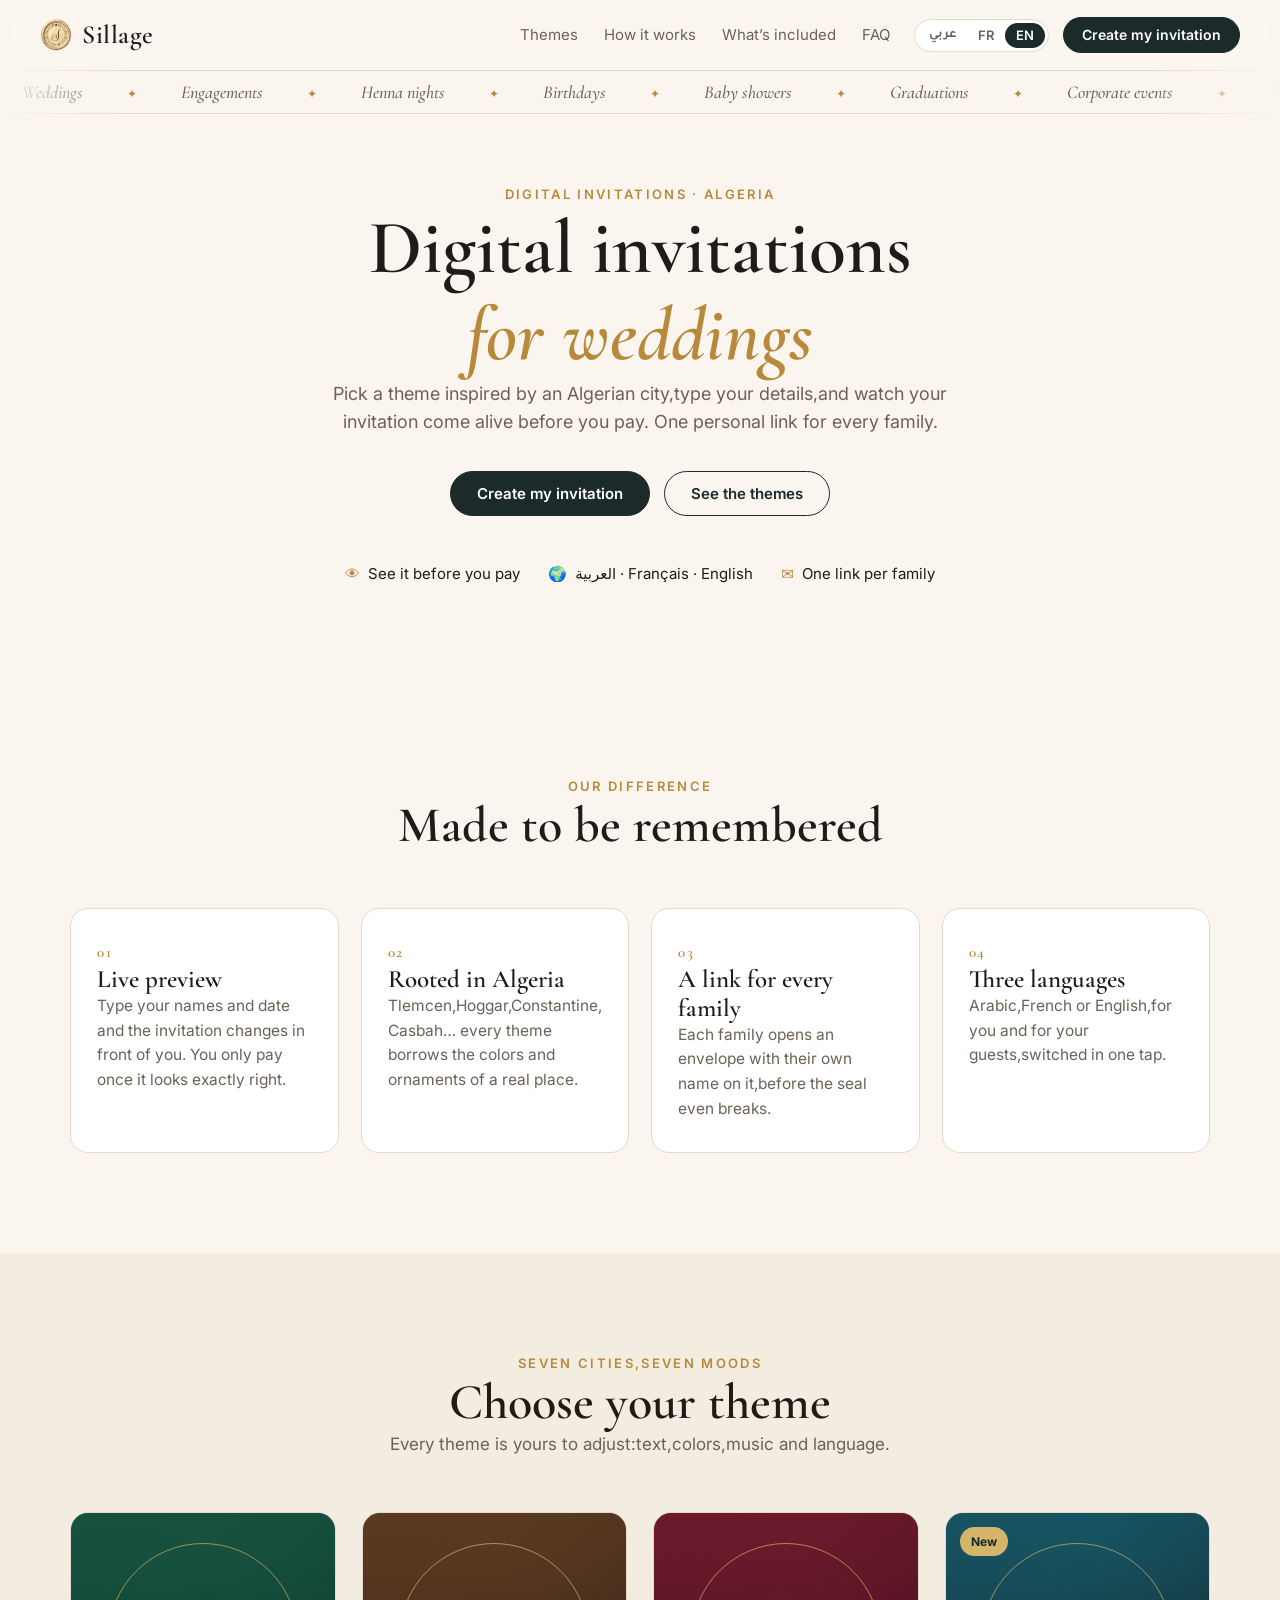
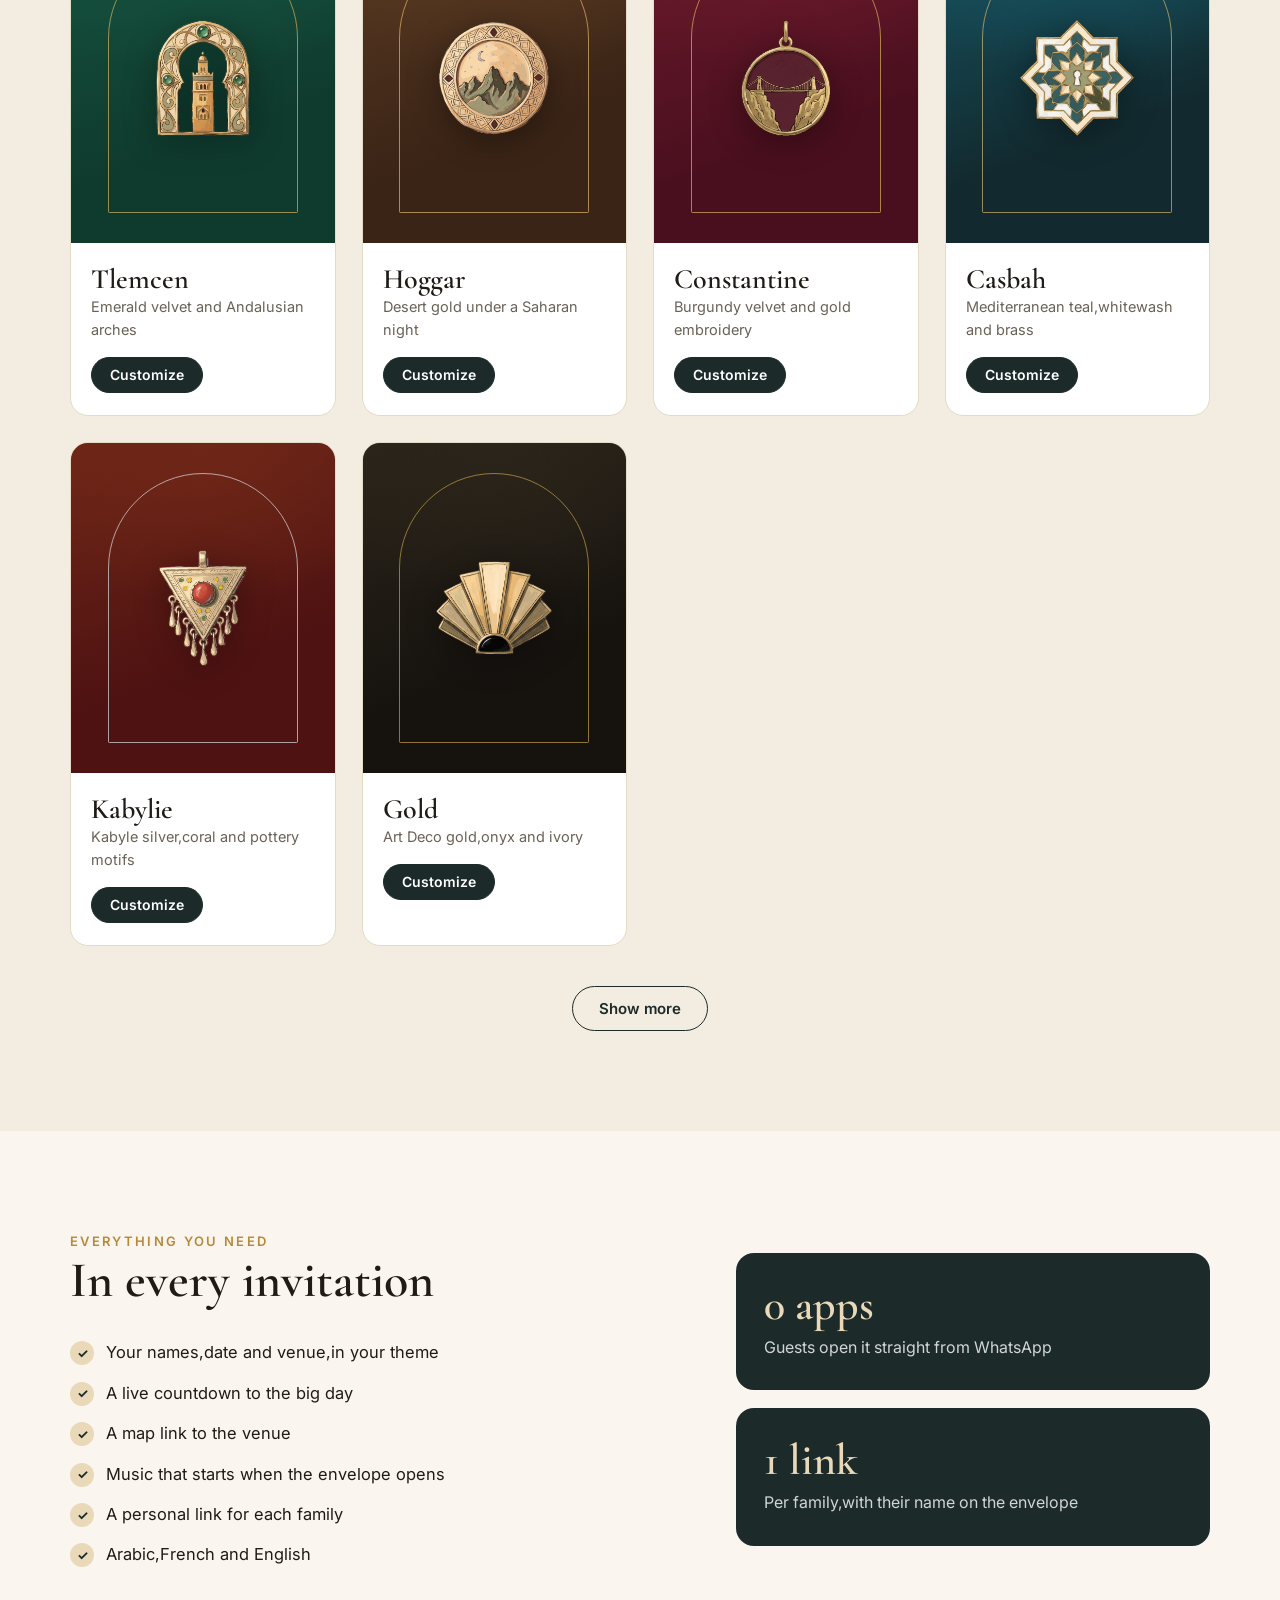
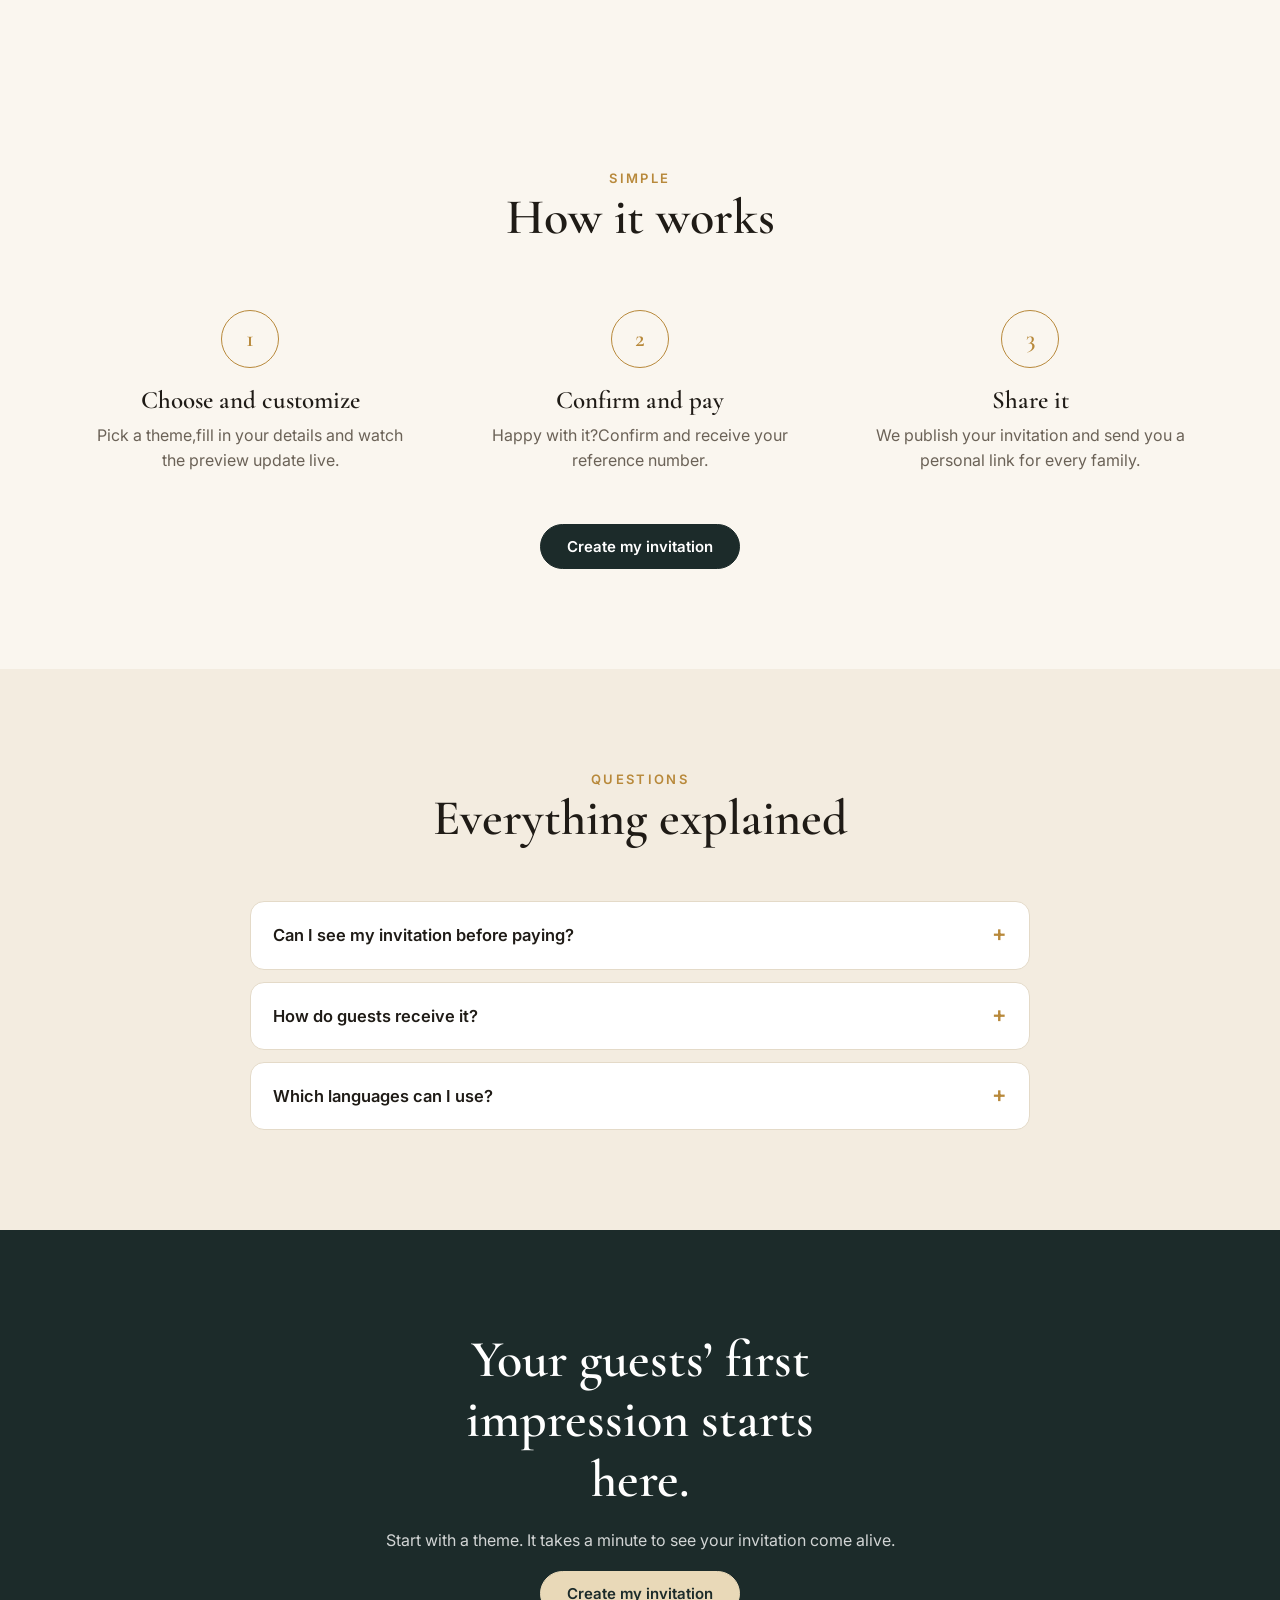
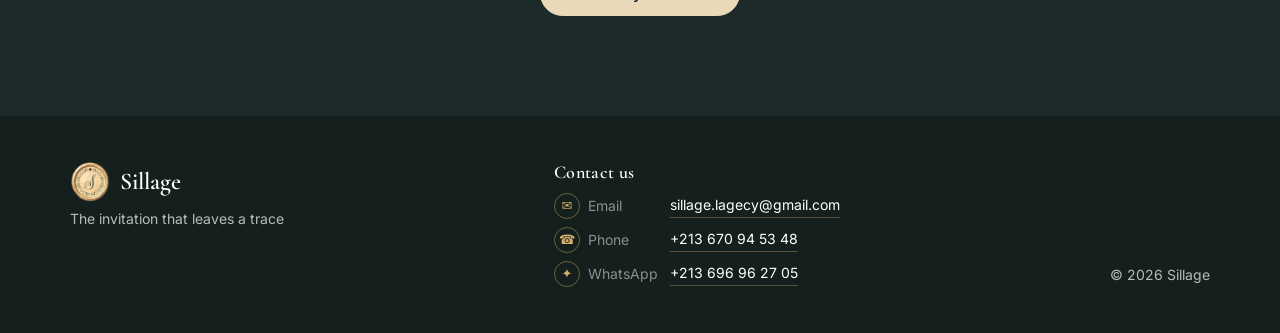
==== index.html @ 71eac9ef "V1" ====
<!DOCTYPE html><html lang="fr"><head><meta charset="utf-8"><meta name="viewport" content="width=device-width, initial-scale=1"><title>Sillage — Invitation de mariage digitale en Algérie | دعوات زفاف إلكترونية</title><meta name="description" content="Créez votre invitation de mariage digitale en Algérie : 7 thèmes inspirés de Tlemcen, du Hoggar, de Constantine, de la Casbah et de la Kabylie, en arabe, français et anglais. Voyez-la avant de payer, puis partagez un lien et un QR code sur WhatsApp."><meta name="keywords" content="invitation mariage digitale Algérie, faire-part numérique, faire-part de mariage en ligne, invitation électronique mariage, carte d'invitation mariage, invitation fiançailles, soirée henné, invitation WhatsApp, QR code invitation, دعوة زفاف إلكترونية, دعوة عرس إلكترونية, بطاقة دعوة زفاف, دعوة خطوبة, دعوات رقمية الجزائر, digital wedding invitation Algeria, online wedding invitation, e-invitation, wedding invitation link, Tlemcen, Hoggar, Constantine, Casbah, Kabylie, Gold, Silver, Sillage"><meta name="author" content="Sillage"><meta name="robots" content="index, follow, max-image-preview:large"><link rel="canonical" href="https://mirakski.github.io/Sillage/"><meta name="theme-color" content="#1c2b2a"><link rel="icon" href="favicon.ico" sizes="any"><link rel="icon" type="image/png" sizes="32x32" href="icons/favicon-32x32.png"><link rel="icon" type="image/png" sizes="16x16" href="icons/favicon-16x16.png"><link rel="apple-touch-icon" sizes="180x180" href="icons/apple-touch-icon.png"><link rel="manifest" href="site.webmanifest"><meta property="og:type" content="website"><meta property="og:site_name" content="Sillage"><meta property="og:url" content="https://mirakski.github.io/Sillage/"><meta property="og:title" content="Sillage — Invitations de mariage digitales en Algérie"><meta property="og:description" content="7 thèmes inspirés de l’Algérie, en arabe, français et anglais. Voyez votre invitation avant de payer, puis partagez un lien et un QR code."><meta property="og:image" content="https://mirakski.github.io/Sillage/icons/og-image.jpg"><meta property="og:image:width" content="1200"><meta property="og:image:height" content="630"><meta property="og:image:alt" content="Sillage, invitations de mariage numériques en Algérie"><meta property="og:locale" content="fr_DZ"><meta property="og:locale:alternate" content="ar_DZ"><meta property="og:locale:alternate" content="en_US"><meta name="twitter:card" content="summary_large_image"><meta name="twitter:title" content="Sillage — Invitations de mariage digitales en Algérie"><meta name="twitter:description" content="7 thèmes inspirés de l’Algérie, en arabe, français et anglais. Voyez votre invitation avant de payer."><meta name="twitter:image" content="https://mirakski.github.io/Sillage/icons/og-image.jpg"><script type="application/ld+json"> { "@context": "https://schema.org", "@graph": [ { "@type": "ProfessionalService", "@id": "https://mirakski.github.io/Sillage/#business", "name": "Sillage", "alternateName": ["Sillage Invitations", "سيلاج"], "description": "Invitations de mariage et d’événements numériques en Algérie, en arabe, français et anglais, avec lien personnel et QR code.", "url": "https://mirakski.github.io/Sillage/", "logo": "https://mirakski.github.io/Sillage/icons/logo-512.png", "image": "https://mirakski.github.io/Sillage/icons/og-image.jpg", "email": "sillage.lagecy@gmail.com", "telephone": "+213670945348", "areaServed": { "@type": "Country", "name": "Algeria" }, "address": { "@type": "PostalAddress", "addressCountry": "DZ" }, "knowsLanguage": ["ar", "fr", "en"], "contactPoint": [{ "@type": "ContactPoint", "contactType": "customer service", "email": "sillage.lagecy@gmail.com", "telephone": "+213670945348", "url": "https://wa.me/213670945348", "availableLanguage": ["Arabic", "French", "English"], "areaServed": "DZ" }] }, { "@type": "WebSite", "@id": "https://mirakski.github.io/Sillage/#website", "url": "https://mirakski.github.io/Sillage/", "name": "Sillage", "inLanguage": ["fr", "ar", "en"], "publisher": { "@id": "https://mirakski.github.io/Sillage/#business" } } ] } </script><link rel="preconnect" href="https://fonts.googleapis.com"><link rel="preconnect" href="https://fonts.gstatic.com" crossorigin><link href="https://fonts.googleapis.com/css2?family=Amiri:wght@400;700&family=Cormorant+Garamond:ital,wght@0,500;0,600;1,500;1,600&family=Inter:wght@400;500;600&family=Tajawal:wght@400;500;700&display=swap" rel="stylesheet"><link rel="stylesheet" href="css/sillage-site.css"><link rel="stylesheet" href="css/sillage-editor.css"></head><body><div id="app"><div class="sl-seo"><img src="icons/logo-512.png" alt="Sillage" width="120" height="120"><h1>Sillage — invitations de mariage digitales en Algérie</h1><p>Choisissez un thème inspiré d’une ville d’Algérie (Tlemcen, Hoggar, Constantine, Casbah, Kabylie, Gold ou Silver), saisissez les détails de votre mariage, de vos fiançailles ou de votre soirée henné, et voyez votre faire-part numérique prendre vie avant de payer. Vos invités le reçoivent par un lien ou un QR code sur WhatsApp, en arabe, en français ou en anglais.</p><p lang="ar" dir="rtl">سيلاج: دعوات زفاف إلكترونية في الجزائر، بتصاميم مستوحاة من تلمسان والهقار وقسنطينة والقصبة والقبائل، بالعربية والفرنسية والإنجليزية، مع رابط ورمز QR لكل عائلة.</p><p lang="en">Sillage: digital wedding invitations from Algeria, in Arabic, French and English, shared by link or QR code.</p><p class="sl-seo__contact"><a href="mailto:sillage.lagecy@gmail.com">sillage.lagecy@gmail.com</a> · <a href="tel:+213670945348" dir="ltr">+213 670 94 53 48</a> · <a href="https://wa.me/213670945348">WhatsApp</a></p></div></div><script src="js/site-config.js"></script><script src="js/sillage-editor.js"></script><script src="js/sillage-site.js"></script><script>Sillage.build(document.getElementById('app'),SILLAGE_CONFIG,{onLanguageChange(lang){},onViewChange(view,theme){}});</script></body></html>
---- css/sillage-site.css ----
:root{--sl-bg:#faf6ef;--sl-bg-tint:#f3ece0;--sl-ink:#1f1b16;--sl-muted:#6b6257;--sl-gold:#b8893b;--sl-gold-soft:#e9d9b8;--sl-deep:#1c2b2a;--sl-line:#e4dac8;--sl-radius:18px;--sl-shadow:0 10px 30px rgba(40,28,10,.08);--sl-font-head:'Cormorant Garamond','Playfair Display',Georgia,serif;--sl-font-body:'Inter','Source Sans 3',system-ui,sans-serif;--sl-ease:cubic-bezier(.22,.8,.24,1)}:root:lang(ar){--sl-font-head:'Amiri','Noto Naskh Arabic',serif;--sl-font-body:'Tajawal','Noto Sans Arabic',system-ui,sans-serif}.sl-app,.sl-app *{box-sizing:border-box}.sl-app [hidden]{display:none!important}body{margin:0;background:var(--sl-bg)}.sl-app{color:var(--sl-ink);font-family:var(--sl-font-body);line-height:1.6;-webkit-font-smoothing:antialiased}.sl-app img{max-width:100%;display:block}.sl-app h1,.sl-app h2,.sl-app h3{font-family:var(--sl-font-head);font-weight:600;line-height:1.15;margin:0}.sl-app p{margin:0}.sl-container{width:min(1140px,100% - 40px);margin-inline:auto}.sl-container--narrow{width:min(780px,100% - 40px)}.sl-center{display:flex;justify-content:center;margin-top:40px}.sl-btn{display:inline-flex;align-items:center;justify-content:center;gap:8px;padding:14px 26px;border-radius:999px;border:1px solid var(--sl-deep);background:var(--sl-deep);color:#fff;font:600 15px/1 var(--sl-font-body);cursor:pointer;text-decoration:none;white-space:nowrap;transition:transform .25s var(--sl-ease),box-shadow .25s var(--sl-ease),background .25s}.sl-btn:hover{transform:translateY(-2px);box-shadow:0 8px 20px rgba(28,43,42,.25)}.sl-btn:focus-visible,.sl-lang__btn:focus-visible,.sl-faq summary:focus-visible{outline:2px solid var(--sl-gold);outline-offset:3px}.sl-btn--ghost{background:transparent;color:var(--sl-deep)}.sl-btn--ghost:hover{background:var(--sl-deep);color:#fff}.sl-btn--small{padding:10px 18px;font-size:14px}.sl-btn--light{background:var(--sl-gold-soft);border-color:var(--sl-gold-soft);color:var(--sl-deep)}.sl-nav{position:sticky;top:0;z-index:50;background:rgba(250,246,239,.82);backdrop-filter:blur(12px);transition:box-shadow .3s}.sl-nav.is-scrolled{box-shadow:0 1px 0 var(--sl-line),0 6px 20px rgba(0,0,0,.04)}.sl-nav__inner{width:min(1200px,100% - 32px);margin-inline:auto;display:flex;align-items:center;gap:24px;height:70px}.sl-nav__brand{display:flex;align-items:center;gap:10px;font:600 26px/1 var(--sl-font-head);color:var(--sl-ink);text-decoration:none;letter-spacing:.02em}.sl-nav__logo{height:32px;width:auto}.sl-nav__links{display:flex;gap:26px;margin-inline-start:auto}.sl-nav__link{color:var(--sl-muted);text-decoration:none;font-size:15px;transition:color .2s}.sl-nav__link:hover{color:var(--sl-ink)}.sl-nav__actions{display:flex;align-items:center;gap:14px}.sl-nav__burger{display:none;width:40px;height:40px;border:0;background:none;cursor:pointer;padding:10px 8px;flex-direction:column;justify-content:space-between}.sl-nav__burger span{display:block;height:2px;background:var(--sl-ink);border-radius:2px;transition:transform .3s,opacity .3s}.sl-nav.is-open .sl-nav__burger span:nth-child(1){transform:translateY(8px) rotate(45deg)}.sl-nav.is-open .sl-nav__burger span:nth-child(2){opacity:0}.sl-nav.is-open .sl-nav__burger span:nth-child(3){transform:translateY(-8px) rotate(-45deg)}.sl-lang{display:inline-flex;padding:3px;border:1px solid var(--sl-line);border-radius:999px;background:#fff}.sl-lang__btn{border:0;background:none;padding:6px 11px;border-radius:999px;font:600 13px/1 var(--sl-font-body);color:var(--sl-muted);cursor:pointer;transition:background .25s,color .25s}.sl-lang__btn[lang="ar"]{font-family:'Tajawal','Noto Sans Arabic',sans-serif}.sl-lang__btn.is-active{background:var(--sl-deep);color:#fff}.sl-hero{position:relative;overflow:hidden;padding:0 0 90px}.sl-marquee{overflow:hidden;border-block:1px solid var(--sl-line);padding:12px 0;margin-bottom:70px;mask-image:linear-gradient(90deg,transparent,#000 10%,#000 90%,transparent)}.sl-marquee__track{display:flex;width:max-content;animation:sl-marquee 38s linear infinite}[dir="rtl"] .sl-marquee__track{animation-name:sl-marquee-rtl}.sl-marquee__item{padding-inline:22px;font:italic 500 18px/1 var(--sl-font-head);color:var(--sl-muted);white-space:nowrap}.sl-marquee__item::after{content:'✦';color:var(--sl-gold);font-style:normal;font-size:12px;margin-inline-start:44px}@keyframes sl-marquee{to{transform:translateX(-50%)}}@keyframes sl-marquee-rtl{to{transform:translateX(50%)}}.sl-hero__inner{text-align:center;display:flex;flex-direction:column;align-items:center}.sl-eyebrow{font-size:13px;letter-spacing:.18em;text-transform:uppercase;color:var(--sl-gold);font-weight:600;margin-bottom:14px}:lang(ar) .sl-eyebrow{letter-spacing:0;font-size:15px}.sl-hero__title{font-size:clamp(36px,6.2vw,76px)}.sl-hero__line{display:block}.sl-hero__word{display:block;min-height:1.15em;color:var(--sl-gold);font-style:italic;transition:opacity .35s var(--sl-ease),transform .35s var(--sl-ease)}:lang(ar) .sl-hero__word{font-style:normal}.sl-hero__word.is-out{opacity:0;transform:translateY(12px)}.sl-hero__lead{max-width:620px;margin-top:22px;font-size:18px;color:var(--sl-muted)}.sl-hero__ctas{display:flex;flex-wrap:wrap;justify-content:center;gap:14px;margin-top:34px}.sl-hero__highlights{list-style:none;padding:0;margin:46px 0 0;display:flex;flex-wrap:wrap;justify-content:center;gap:12px 28px;color:var(--sl-ink);font-size:15px}.sl-hero__highlights li{display:flex;align-items:center;gap:8px}.sl-hero__icon{color:var(--sl-gold)}.sl-section{padding:100px 0}.sl-section--tint{background:var(--sl-bg-tint)}.sl-head{text-align:center;max-width:680px;margin:0 auto 54px}.sl-title{font-size:clamp(32px,4.4vw,50px)}.sl-lead{margin-top:14px;color:var(--sl-muted);font-size:17px}.sl-features{display:grid;grid-template-columns:repeat(auto-fit,minmax(240px,1fr));gap:22px}.sl-feature{background:#fff;border:1px solid var(--sl-line);border-radius:var(--sl-radius);padding:30px 26px;transition:transform .35s var(--sl-ease),box-shadow .35s var(--sl-ease)}.sl-feature:hover{transform:translateY(-4px);box-shadow:var(--sl-shadow)}.sl-feature__num{font:600 15px/1 var(--sl-font-head);color:var(--sl-gold);letter-spacing:.1em}.sl-feature__title{font-size:25px;margin:14px 0 10px}.sl-feature__text{color:var(--sl-muted);font-size:15.5px}.sl-feature__note{margin-top:14px;font-size:13px;font-weight:600;color:var(--sl-gold)}.sl-themes{display:grid;grid-template-columns:repeat(auto-fill,minmax(260px,1fr));gap:26px}.sl-theme{--card-bg:#1c2b2a;--card-surface:#2b403e;--card-accent:#d6b46a;--card-ink:#f6f0e4;background:#fff;border-radius:var(--sl-radius);overflow:hidden;border:1px solid var(--sl-line);transition:transform .4s var(--sl-ease),box-shadow .4s var(--sl-ease)}.sl-theme:hover{transform:translateY(-6px);box-shadow:0 18px 40px rgba(30,20,5,.14)}.sl-theme__thumb{position:relative;aspect-ratio:4 / 5;display:grid;place-items:center;overflow:hidden;background:radial-gradient(120% 70% at 50% 0,var(--card-surface),transparent 70%),linear-gradient(160deg,var(--card-surface),var(--card-bg) 65%)}.sl-theme__thumb::before{content:'';position:absolute;inset:9% 14%;border:1.5px solid var(--card-accent);border-radius:999px 999px 14px 14px;opacity:.7}.sl-theme__thumb img{width:100%;height:100%;object-fit:cover;transition:transform .6s var(--sl-ease)}.sl-theme:hover .sl-theme__thumb img{transform:scale(1.04)}.sl-theme__monogram{position:relative;font:italic 600 92px/1 var(--sl-font-head);color:var(--card-accent);text-shadow:0 4px 18px rgba(0,0,0,.35)}.sl-theme__thumb .sl-theme__icon{position:relative;width:50%;max-width:190px;height:auto;aspect-ratio:1;object-fit:contain;filter:drop-shadow(0 6px 16px rgba(0,0,0,.35))}.sl-theme:hover .sl-theme__thumb .sl-theme__icon{transform:scale(1.06)}.sl-theme__badge{position:absolute;top:14px;inset-inline-start:14px;background:var(--card-accent);color:var(--card-bg);font-size:12px;font-weight:700;padding:5px 11px;border-radius:999px}.sl-theme__body{padding:20px 20px 22px}.sl-theme__name{font-size:28px}.sl-theme__tagline{color:var(--sl-muted);font-size:14.5px;margin-top:4px}.sl-theme__price{margin-top:10px;font-size:14px;color:var(--sl-muted)}.sl-theme__price strong{color:var(--sl-ink);font-size:17px}.sl-theme__actions{display:flex;flex-wrap:wrap;gap:10px;margin-top:16px}.sl-included{display:grid;grid-template-columns:1.3fr 1fr;gap:50px;align-items:center}.sl-included .sl-head{text-align:start;margin:0 0 30px}.sl-checklist{list-style:none;padding:0;margin:0;display:grid;gap:14px}.sl-checklist li{display:flex;gap:12px;align-items:flex-start;font-size:16.5px}.sl-checklist li::before{content:'✓';flex:none;width:24px;height:24px;border-radius:50%;background:var(--sl-gold-soft);color:var(--sl-deep);display:grid;place-items:center;font-size:13px;font-weight:700;margin-top:2px}.sl-included__cards{display:grid;gap:18px}.sl-stat{background:var(--sl-deep);color:#fff;border-radius:var(--sl-radius);padding:30px 28px}.sl-stat__big{display:block;font:600 44px/1 var(--sl-font-head);color:var(--sl-gold-soft)}.sl-stat__small{display:block;margin-top:8px;opacity:.8}.sl-reviews{display:grid;grid-template-columns:repeat(auto-fit,minmax(260px,1fr));gap:22px}.sl-review{margin:0;background:#fff;border-radius:var(--sl-radius);padding:26px;border:1px solid var(--sl-line)}.sl-review__stars{color:var(--sl-gold);letter-spacing:2px}.sl-review blockquote{margin:12px 0 16px;font-size:16px}.sl-review figcaption{font-weight:600;font-size:14px}.sl-review figcaption span{color:var(--sl-muted);font-weight:400}.sl-steps{list-style:none;padding:0;margin:0;display:grid;grid-template-columns:repeat(3,1fr);gap:30px;counter-reset:none}.sl-step{text-align:center;padding:10px 14px}.sl-step__num{display:inline-grid;place-items:center;width:58px;height:58px;border-radius:50%;border:1.5px solid var(--sl-gold);font:600 24px/1 var(--sl-font-head);color:var(--sl-gold);margin-bottom:18px}.sl-step h3{font-size:25px;margin-bottom:8px}.sl-step p{color:var(--sl-muted)}.sl-faq{display:grid;gap:12px}.sl-faq__item{background:#fff;border:1px solid var(--sl-line);border-radius:14px;padding:0 22px}.sl-faq summary{list-style:none;cursor:pointer;padding:20px 0;font-weight:600;font-size:16.5px;display:flex;justify-content:space-between;gap:16px}.sl-faq summary::-webkit-details-marker{display:none}.sl-faq summary::after{content:'+';color:var(--sl-gold);font-size:22px;line-height:1;transition:transform .3s var(--sl-ease)}.sl-faq__item[open] summary::after{transform:rotate(45deg)}.sl-faq__item p{padding:0 0 20px;color:var(--sl-muted)}.sl-cta{background:var(--sl-deep);color:#fff;padding:100px 0;text-align:center}.sl-cta__inner{display:flex;flex-direction:column;align-items:center;gap:18px}.sl-cta__title{font-size:clamp(30px,4.5vw,52px);max-width:18ch}.sl-cta__lead{opacity:.8;max-width:520px;margin-bottom:10px}.sl-footer{background:#141f1e;color:rgba(255,255,255,.7);padding:46px 0;font-size:14px}.sl-footer__inner{display:flex;flex-wrap:wrap;gap:24px;justify-content:space-between;align-items:center}.sl-footer__inner{align-items:flex-start}.sl-footer__brand{font:600 24px/1 var(--sl-font-head);color:#fff;display:flex;align-items:center;gap:10px;margin-bottom:6px}.sl-footer__logo{width:40px;height:40px}.sl-footer__about p{margin:6px 0 0}.sl-footer__contact ul{list-style:none;margin:8px 0 0;padding:0;display:grid;gap:8px}.sl-footer__contact li{display:flex;align-items:center;gap:8px;flex-wrap:wrap}.sl-footer__title{font:600 18px/1.2 var(--sl-font-head);color:#fff;letter-spacing:.02em}.sl-footer__icon{width:26px;height:26px;border-radius:50%;border:1px solid rgba(214,178,106,.45);color:#d6b26a;display:inline-flex;align-items:center;justify-content:center;font-size:13px;flex:none}.sl-footer__label{color:rgba(255,255,255,.5);min-width:74px}.sl-footer__contact a{color:#fff;text-decoration:none;border-bottom:1px solid rgba(214,178,106,.35);transition:color .2s,border-color .2s}.sl-footer__contact a:hover{color:#d6b26a;border-color:#d6b26a}.sl-footer__copy{align-self:flex-end;margin:0}@media (max-width:640px){.sl-footer__inner{flex-direction:column;gap:22px}.sl-footer__copy{align-self:auto}}.sl-seo{max-width:680px;margin:0 auto;padding:80px 24px;text-align:center;color:#6b6257;font:16px/1.7 Inter,system-ui,sans-serif}.sl-seo img{width:96px;height:96px}.sl-seo h1{font:600 34px/1.2 'Cormorant Garamond',Georgia,serif;color:#1c2b2a;margin:16px 0}.sl-seo a{color:#1c2b2a}.sl-footer__links{display:flex;gap:20px}.sl-footer__links a{color:inherit;text-decoration:none}.sl-footer__links a:hover{color:#fff}.sl-view--editor{min-height:100vh;display:flex;flex-direction:column}.sl-editor__bar{position:sticky;top:0;z-index:50;display:flex;align-items:center;gap:16px;height:64px;padding-inline:20px;background:rgba(250,246,239,.9);backdrop-filter:blur(12px);border-bottom:1px solid var(--sl-line)}.sl-editor__back{display:inline-flex;align-items:center;gap:8px;border:0;background:none;font:600 15px/1 var(--sl-font-body);color:var(--sl-ink);cursor:pointer;padding:8px 4px}.sl-editor__arrow{transition:transform .25s var(--sl-ease)}[dir="rtl"] .sl-editor__arrow{transform:scaleX(-1)}.sl-editor__back:hover .sl-editor__arrow{transform:translateX(-3px)}[dir="rtl"] .sl-editor__back:hover .sl-editor__arrow{transform:scaleX(-1) translateX(-3px)}.sl-editor__brand{font:600 22px/1 var(--sl-font-head);margin-inline:auto}.sl-editor__brand span{color:var(--sl-gold)}.sl-editor__mount{flex:1;view-transition-name:sl-stage}.sl-editor__placeholder{min-height:calc(100vh - 64px);display:flex;flex-direction:column;align-items:center;justify-content:center;text-align:center;gap:12px;padding:40px 20px;color:var(--sl-muted)}.sl-reveal{opacity:0;transform:translateY(22px);transition:opacity .7s var(--sl-ease) var(--d,0ms),transform .7s var(--sl-ease) var(--d,0ms)}.sl-reveal.is-in{opacity:1;transform:none}::view-transition-old(root),::view-transition-new(root){animation-duration:.35s;animation-timing-function:var(--sl-ease)}::view-transition-group(sl-stage){animation-duration:.55s;animation-timing-function:var(--sl-ease)}@media (max-width:900px){.sl-included{grid-template-columns:1fr}.sl-steps{grid-template-columns:1fr}}@media (max-width:820px){.sl-nav__burger{display:flex}.sl-nav__actions .sl-btn{display:none}.sl-nav__actions{margin-inline-start:auto}.sl-nav__links{position:absolute;top:70px;inset-inline:0;flex-direction:column;gap:0;margin:0;background:var(--sl-bg);border-bottom:1px solid var(--sl-line);max-height:0;overflow:hidden;transition:max-height .35s var(--sl-ease)}.sl-nav__link{padding:16px 24px;border-top:1px solid var(--sl-line)}.sl-nav.is-open .sl-nav__links{max-height:360px}.sl-section{padding:70px 0}.sl-marquee{margin-bottom:48px}}@media (prefers-reduced-motion:reduce){.sl-app *,.sl-app *::before,.sl-app *::after{animation:none!important;transition:none!important}.sl-reveal{opacity:1;transform:none}}
---- css/sillage-editor.css ----
.se-layout,.sl-editor__placeholder.se-layout{display:flex;justify-content:space-between;width:100%;flex-direction:row;width:min(1240px,100% - 40px);margin-inline:auto;padding:32px 0 80px;min-height:0;text-align:start;color:var(--sl-ink);height:100%}.sl-editor__mount{overflow-y:hidden;height:100%;width:100%;position:relative}.editor-placeholder,.viewer-placeholder{overflow-y:scroll;height:100%;display:flex;position:relative;width:100%;border-radius:var(--sl-radius)}.editor-placeholder::-webkit-scrollbar,.viewer-placeholder::-webkit-scrollbar{display:none}.se-controls,.se-viewer{--se-bg:#1c2b2a;--se-surface:#2b403e;--se-accent:#d6b46a;--se-ink:#f6f0e4;min-width:0}.se-viewer{position:sticky;top:84px}.se-form{display:flex;flex-direction:column;gap:18px}.se-form__head{margin-bottom:4px}.se-form__title{font-size:clamp(30px,3.6vw,42px)}.se-form__lead{margin-top:6px;color:var(--sl-muted)}.se-section{background:#fff;border:1px solid var(--sl-line);border-radius:var(--sl-radius);padding:22px 22px 8px;transition:border-color .3s,box-shadow .3s}.se-section:focus-within{border-color:color-mix(in srgb,var(--se-accent) 55%,var(--sl-line));box-shadow:var(--sl-shadow)}.se-section__title{display:flex;align-items:center;gap:10px;font-size:22px;margin-bottom:14px!important}.se-section__num{font:600 13px/1 var(--sl-font-body);letter-spacing:.1em;color:var(--se-accent);transition:color .3s;filter:brightness(.85)}.se-row{display:flex;flex-wrap:wrap;gap:0 16px}.se-field{flex:1 1 100%;margin-bottom:14px}.se-field--half{flex:1 1 200px}.se-field__label{display:block;font-size:14px;font-weight:600;margin-bottom:6px}.se-field__help{font-size:13px;color:var(--sl-muted);margin-top:5px!important}.se-field__msg{font-size:13px;color:#b3261e;min-height:0;margin-top:4px!important}.se-field__msg:empty{display:none}.se-field__control{position:relative}.se-input{width:100%;font:400 15px/1.4 var(--sl-font-body);color:var(--sl-ink);background:var(--sl-bg);border:1.5px solid var(--sl-line);border-radius:12px;padding:11px 14px;transition:border-color .25s,box-shadow .25s,background .25s}.se-input:hover{border-color:color-mix(in srgb,var(--se-accent) 40%,var(--sl-line))}.se-input:focus{outline:none;background:#fff;border-color:var(--se-accent);box-shadow:0 0 0 4px color-mix(in srgb,var(--se-accent) 22%,transparent)}.se-input::placeholder{color:#a99f92}.se-textarea{resize:vertical;min-height:54px}.se-select{appearance:none;padding-inline-end:36px;cursor:pointer;background-image:linear-gradient(45deg,transparent 50%,var(--sl-muted) 50%),linear-gradient(135deg,var(--sl-muted) 50%,transparent 50%);background-position:calc(100% - 18px) 50%,calc(100% - 13px) 50%;background-size:5px 5px;background-repeat:no-repeat}[dir="rtl"] .se-select{background-position:18px 50%,13px 50%}.se-input[type="date"],.se-input[type="time"]{min-height:46px}.se-field__state{position:absolute;inset-inline-end:12px;top:50%;transform:translateY(-50%) scale(.6);opacity:0;pointer-events:none;font-weight:700;transition:opacity .2s,transform .2s}.se-field textarea+.se-field__state{top:18px}.se-field.is-valid .se-input{border-color:#3c8d5a;padding-inline-end:36px}.se-field.is-valid .se-field__state{opacity:1;transform:translateY(-50%) scale(1);color:#3c8d5a}.se-field.is-valid .se-field__state::before{content:'✓'}.se-field.is-invalid .se-input{border-color:#c4453c;background:#fff7f6}.se-field.is-invalid .se-field__state{opacity:1;transform:translateY(-50%) scale(1);color:#c4453c}.se-field.is-invalid .se-field__state::before{content:'!'}.se-field select~.se-field__state,.se-field input[type="date"]~.se-field__state,.se-field input[type="time"]~.se-field__state{inset-inline-end:42px}.se-themes{display:flex;flex-wrap:wrap;gap:10px;margin-bottom:14px}.se-theme{display:inline-flex;align-items:center;gap:9px;padding:7px 14px 7px 7px;border:1.5px solid var(--sl-line);border-radius:999px;background:var(--sl-bg);font:600 14px/1 var(--sl-font-body);color:var(--sl-ink);cursor:pointer;transition:border-color .25s,transform .25s var(--sl-ease),box-shadow .25s}[dir="rtl"] .se-theme{padding:7px 7px 7px 14px}.se-theme:hover{transform:translateY(-2px)}.se-theme.is-active{border-color:var(--se-accent);box-shadow:0 0 0 3px color-mix(in srgb,var(--se-accent) 25%,transparent);background:#fff}.se-theme__swatch{width:24px;height:24px;border-radius:50%;border:2px solid}.se-theme:focus-visible,.se-add:focus-visible,.se-tl__remove:focus-visible,.se-preview-btn:focus-visible,.se-viewer__close:focus-visible{outline:2px solid var(--sl-gold);outline-offset:3px}.se-timeline{list-style:none;margin:0 0 6px;padding:0;display:grid;gap:10px}.se-tl{display:grid;grid-template-columns:14px 128px minmax(0,1fr) 40px;align-items:center;gap:10px;animation:se-in .3s var(--sl-ease)}.se-tl__dot{width:10px;height:10px;border-radius:50%;background:var(--se-accent);justify-self:center;transition:background .3s}.se-tl__remove{width:40px;height:40px;border-radius:50%;border:1.5px solid var(--sl-line);background:#fff;color:var(--sl-muted);font-size:20px;line-height:1;cursor:pointer;transition:color .2s,border-color .2s,background .2s}.se-tl__remove:hover{color:#c4453c;border-color:#c4453c;background:#fff7f6}.se-tl__msg{grid-column:2 / -1}.se-tl.is-invalid .se-tl__time{border-color:#c4453c;background:#fff7f6}.se-timeline__empty{color:var(--sl-muted);font-size:14px;margin-bottom:10px!important}.se-add{display:inline-flex;align-items:center;gap:8px;margin:4px 0 14px;padding:10px 16px;border:1.5px dashed color-mix(in srgb,var(--se-accent) 70%,var(--sl-line));border-radius:999px;background:transparent;font:600 14px/1 var(--sl-font-body);color:var(--sl-ink);cursor:pointer;transition:background .25s,border-color .25s}.se-add span:first-child{font-size:18px;color:var(--se-accent);filter:brightness(.85)}.se-add:hover{background:color-mix(in srgb,var(--se-accent) 12%,transparent);border-style:solid}.se-add:disabled{opacity:.45;cursor:not-allowed}@keyframes se-in{from{opacity:0;transform:translateY(-6px)}}.se-actions{display:flex;flex-wrap:wrap;gap:12px;margin-top:4px}.se-status{font-weight:600;font-size:14.5px}.se-status:empty{display:none}.se-status.is-ok{color:#3c8d5a}.se-status.is-error{color:#c4453c}.se-preview-btn{display:none}.se-viewer__close{display:none}.se-viewer__stage{border-radius:calc(var(--sl-radius)+6px);padding:22px;background:radial-gradient(120% 60% at 50% 0,var(--se-surface),transparent 70%),linear-gradient(160deg,var(--se-surface),var(--se-bg) 70%);box-shadow:0 24px 50px rgba(20,12,4,.22);transition:background .3s var(--sl-ease)}.se-card{color:var(--se-ink);text-align:center;font-family:var(--sl-font-body);transition:color .3s}.se-card:lang(ar){font-family:'Tajawal','Noto Sans Arabic',sans-serif}.se-card__frame{position:relative;border:1.5px solid var(--se-accent);border-radius:999px 999px 18px 18px;padding:70px 30px 36px;display:flex;flex-direction:column;align-items:center;gap:14px;transition:border-color .3s;min-height:560px}.se-card__frame::before{content:'';position:absolute;inset:8px;border:1px solid color-mix(in srgb,var(--se-accent) 40%,transparent);border-radius:inherit;pointer-events:none;transition:border-color .3s}.se-card__eyebrow{font-size:12.5px;letter-spacing:.22em;text-transform:uppercase;color:var(--se-accent);font-weight:600;transition:color .3s}.se-card:lang(ar) .se-card__eyebrow{letter-spacing:0;font-size:15px}.se-card__title{font:italic 600 clamp(32px,3.6vw,46px)/1.1 var(--sl-font-head,Georgia,serif);color:var(--se-ink);overflow-wrap:anywhere}.se-card:lang(ar) .se-card__title{font-family:'Amiri','Noto Naskh Arabic',serif;font-style:normal}.se-card__divider{color:var(--se-accent);font-size:14px;transition:color .3s}.se-card__content{max-width:34ch;font-size:15.5px;line-height:1.7;opacity:.92;white-space:pre-line;overflow-wrap:anywhere}.se-card__when{display:flex;flex-direction:column;gap:2px;padding:10px 22px;border-block:1px solid color-mix(in srgb,var(--se-accent) 45%,transparent)}.se-card__date{font:600 20px/1.3 var(--sl-font-head,Georgia,serif);text-transform:capitalize}.se-card:lang(ar) .se-card__date{font-family:'Amiri',serif}.se-card__time{font-size:14.5px;color:var(--se-accent)}.se-card__programme{width:100%;max-width:300px}.se-card__subtitle{font:600 13px/1 var(--sl-font-body)!important;letter-spacing:.18em;text-transform:uppercase;color:var(--se-accent);margin-bottom:10px!important}.se-card:lang(ar) .se-card__subtitle{letter-spacing:0;font-size:15px!important}.se-card__timeline{list-style:none;margin:0;padding:0;display:grid;gap:6px}.se-card__moment{display:grid;grid-template-columns:76px 1fr;gap:12px;text-align:start;font-size:15px}.se-card__moment-time{color:var(--se-accent);font-weight:600;text-align:end;font-variant-numeric:tabular-nums}.se-card__map{display:inline-flex;align-items:center;gap:8px;padding:10px 20px;border-radius:999px;background:var(--se-accent);color:var(--se-bg);font-weight:600;font-size:14px;text-decoration:none;transition:background .3s,color .3s,transform .25s var(--sl-ease)}.se-card__map::before{content:'⌖'}.se-card__map[href]:hover{transform:translateY(-2px)}.se-card__advice{font-size:13.5px;font-style:italic;opacity:.8;max-width:36ch;overflow-wrap:anywhere}.se-card .is-sample{opacity:.5}.se-card__map.is-sample{opacity:.55;cursor:default}@media (max-width:900px){.se-layout,.sl-editor__placeholder.se-layout{display:flex;justify-content:space-between;width:100%;flex-direction:column-reverse;width:min(100% - 28px,640px);height:100%;grid-direction:column-reverse}.se-viewer{position:static}.se-section{padding:18px 16px 6px}.se-tl{grid-template-columns:10px 112px minmax(0,1fr) 40px;gap:8px}.se-preview-btn{display:inline-flex;align-items:center;gap:8px;position:fixed;z-index:60;bottom:18px;inset-inline-end:18px;padding:14px 22px;border-radius:999px;border:0;background:var(--sl-deep);color:#fff;font:600 15px/1 var(--sl-font-body);box-shadow:0 10px 26px rgba(0,0,0,.28);cursor:pointer}.se-preview-btn::before{content:'◉';color:var(--se-accent)}.se-viewer.is-open{position:fixed;inset:0;z-index:70;overflow-y:auto;background:var(--se-bg);padding:14px;animation:se-in .3s var(--sl-ease)}.se-viewer.is-open .se-viewer__close{display:inline-flex;margin-bottom:12px;padding:10px 16px;border-radius:999px;border:1px solid var(--se-accent);background:transparent;color:var(--se-ink);font:600 14px/1 var(--sl-font-body);cursor:pointer}.se-viewer.is-open .se-viewer__stage{box-shadow:none}html.se-preview-open{overflow:hidden}html.se-preview-open .sl-editor__mount,html.se-preview-open .se-layout{position:relative;z-index:80}.se-card__frame{min-height:0;padding:60px 18px 30px}.se-form{width:100%}}@media (max-width:420px){.se-tl{grid-template-columns:100px minmax(0,1fr) 40px}.se-tl__dot{display:none}.se-tl__msg{grid-column:1 / -1}.se-form{width:100%}}@media (prefers-reduced-motion:reduce){.se-tl,.se-viewer.is-open{animation:none}}html[data-sl-view="editor"]{--sl-bg:color-mix(in srgb,var(--se-page) 20%,#fff)}body{transition:backgroung-color .5s ease}.se-dialog{width:min(480px,calc(100vw - 24px));max-height:calc(100dvh - 24px);overflow:auto;margin:auto;padding:30px 26px 24px;border:1.5px solid var(--se-accent,#d6b46a);border-radius:calc(var(--sl-radius,18px)+6px);background:var(--sl-bg,#faf6ef);color:var(--sl-ink,#1f1b16);font-family:var(--sl-font-body);box-shadow:0 30px 70px rgba(20,12,4,.35)}.se-dialog::backdrop{background:color-mix(in srgb,var(--se-bg,#1c2b2a) 70%,transparent);backdrop-filter:blur(3px)}.se-dialog[open]{animation:se-dlg-in .28s var(--sl-ease,ease) both}@keyframes se-dlg-in{from{opacity:0;transform:translateY(14px) scale(.98)}to{opacity:1;transform:none}}.se-dialog__x{position:absolute;inset-block-start:10px;inset-inline-end:12px;width:38px;height:38px;border:0;border-radius:50%;background:transparent;font-size:26px;line-height:1;color:var(--sl-muted,#6b6257);cursor:pointer}.se-dialog__x:hover{background:color-mix(in srgb,var(--se-accent,#d6b46a) 18%,transparent)}.se-dialog__title{font:600 clamp(26px,6vw,32px)/1.15 var(--sl-font-head);margin:0 0 8px;padding-inline-end:34px}.se-dialog__lead{margin:0 0 18px;color:var(--sl-muted,#6b6257);line-height:1.5}.se-dialog__form{display:flex;flex-direction:column;gap:4px}.se-dialog__form .se-status{margin:4px 0 8px}.se-dialog__form::-webkit-scrollbar{display:none}.se-dialog__actions{margin-top:10px}.se-dialog__actions .sl-btn{flex:1 1 160px;justify-content:center}.se-dialog__send{background:var(--se-accent,#d6b46a);border-color:var(--se-accent,#d6b46a);color:var(--se-bg,#1c2b2a)}.se-dialog__send[disabled]{opacity:.6;cursor:progress}.se-input--phone{direction:ltr;text-align:start}[dir="rtl"] .se-input--phone{text-align:right}.se-dialog__done{text-align:center;padding:6px 0 2px}.se-dialog__done .se-dialog__title{padding-inline-end:0}.se-dialog__tick{display:inline-grid;place-items:center;width:56px;height:56px;margin-bottom:12px;border-radius:50%;background:color-mix(in srgb,#3c8d5a 14%,transparent);color:#3c8d5a;font-size:28px;font-weight:700}@media (max-width:420px){.se-dialog{padding:26px 18px 20px}}.se-share{text-align:start;margin:4px 0 6px;padding:16px;border:1px solid var(--sl-line,#e6dccb);border-radius:16px;background:#fff}.se-share[hidden]{display:none}.se-share .se-field__label{display:block;margin-bottom:6px}.se-share__row{display:flex;gap:8px;align-items:stretch}.se-share__url{flex:1 1 auto;min-width:0;direction:ltr;text-align:left;font-size:14px}.se-share__copy{flex:0 0 auto;white-space:nowrap}.se-share__status{min-height:1.3em;margin:6px 0 4px;font-size:13px;color:#3c8d5a}.se-share__links{display:flex;flex-wrap:wrap;gap:8px;margin-bottom:12px}.se-share__links .sl-btn{flex:1 1 150px;justify-content:center;text-align:center;text-decoration:none}.se-share__qr{margin:0 0 12px;text-align:center}.se-share__qrimg{display:block;width:220px;max-width:100%;height:auto;margin:0 auto 8px;border-radius:10px;box-shadow:0 4px 18px rgba(20,12,4,.12)}.se-share__qrimg[hidden]{display:none}.se-share__qrmsg{text-align:center;margin:0}.se-share__down{width:100%;justify-content:center;background:var(--se-accent,#d6b46a);border-color:var(--se-accent,#d6b46a);color:var(--se-bg,#1c2b2a)}.se-share__down[disabled]{opacity:.55;cursor:progress}@media (max-width:420px){.se-share{padding:12px}.se-share__row{flex-wrap:wrap}.se-share__copy{flex:1 1 100%;justify-content:center}}@media (prefers-reduced-motion:reduce){.se-dialog[open]{animation:none}}.se-tl{grid-template-columns:14px minmax(0,1fr) 120px 40px;grid-template-areas:"dot date time rm" ". label label ." ". msg msg .";row-gap:8px;padding-bottom:12px;border-bottom:1px dashed var(--sl-line)}.se-tl:last-child{border-bottom:0;padding-bottom:0}.se-tl__dot{grid-area:dot}.se-tl__date{grid-area:date;min-width:0}.se-tl__time{grid-area:time;min-width:0}.se-tl__label{grid-area:label;min-width:0}.se-tl__remove{grid-area:rm}.se-tl__msg{grid-area:msg}.se-tl.is-invalid .se-tl__date{border-color:#c4453c;background:#fff7f6}.se-input--code{text-transform:uppercase;letter-spacing:.08em}@media (max-width:900px){.se-tl{grid-template-columns:10px minmax(0,1fr) 112px 40px}}@media (max-width:420px){.se-tl{grid-template-columns:minmax(0,1fr) 104px 40px;grid-template-areas:"date time rm" "label label ." "msg msg msg"}.se-tl__dot{display:none}}.se-controls .se-tl{width:auto;font-weight:inherit}
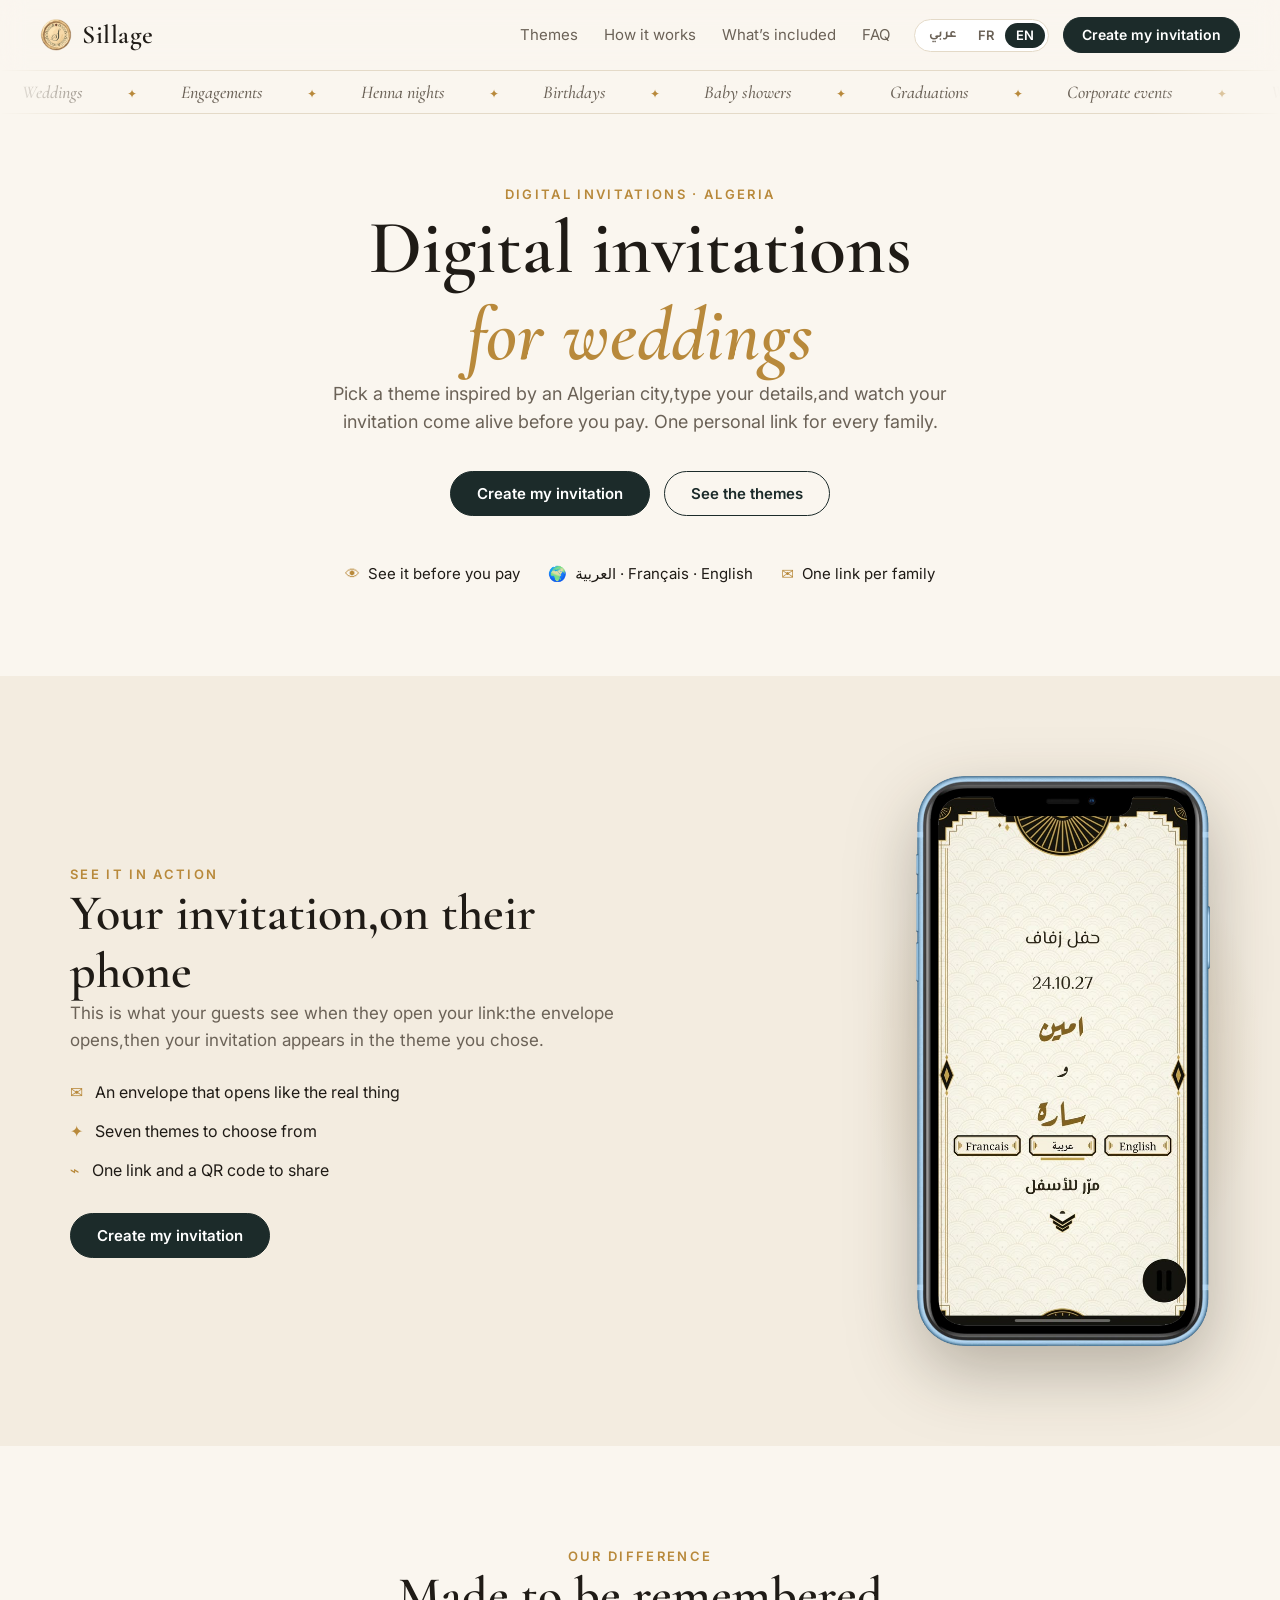
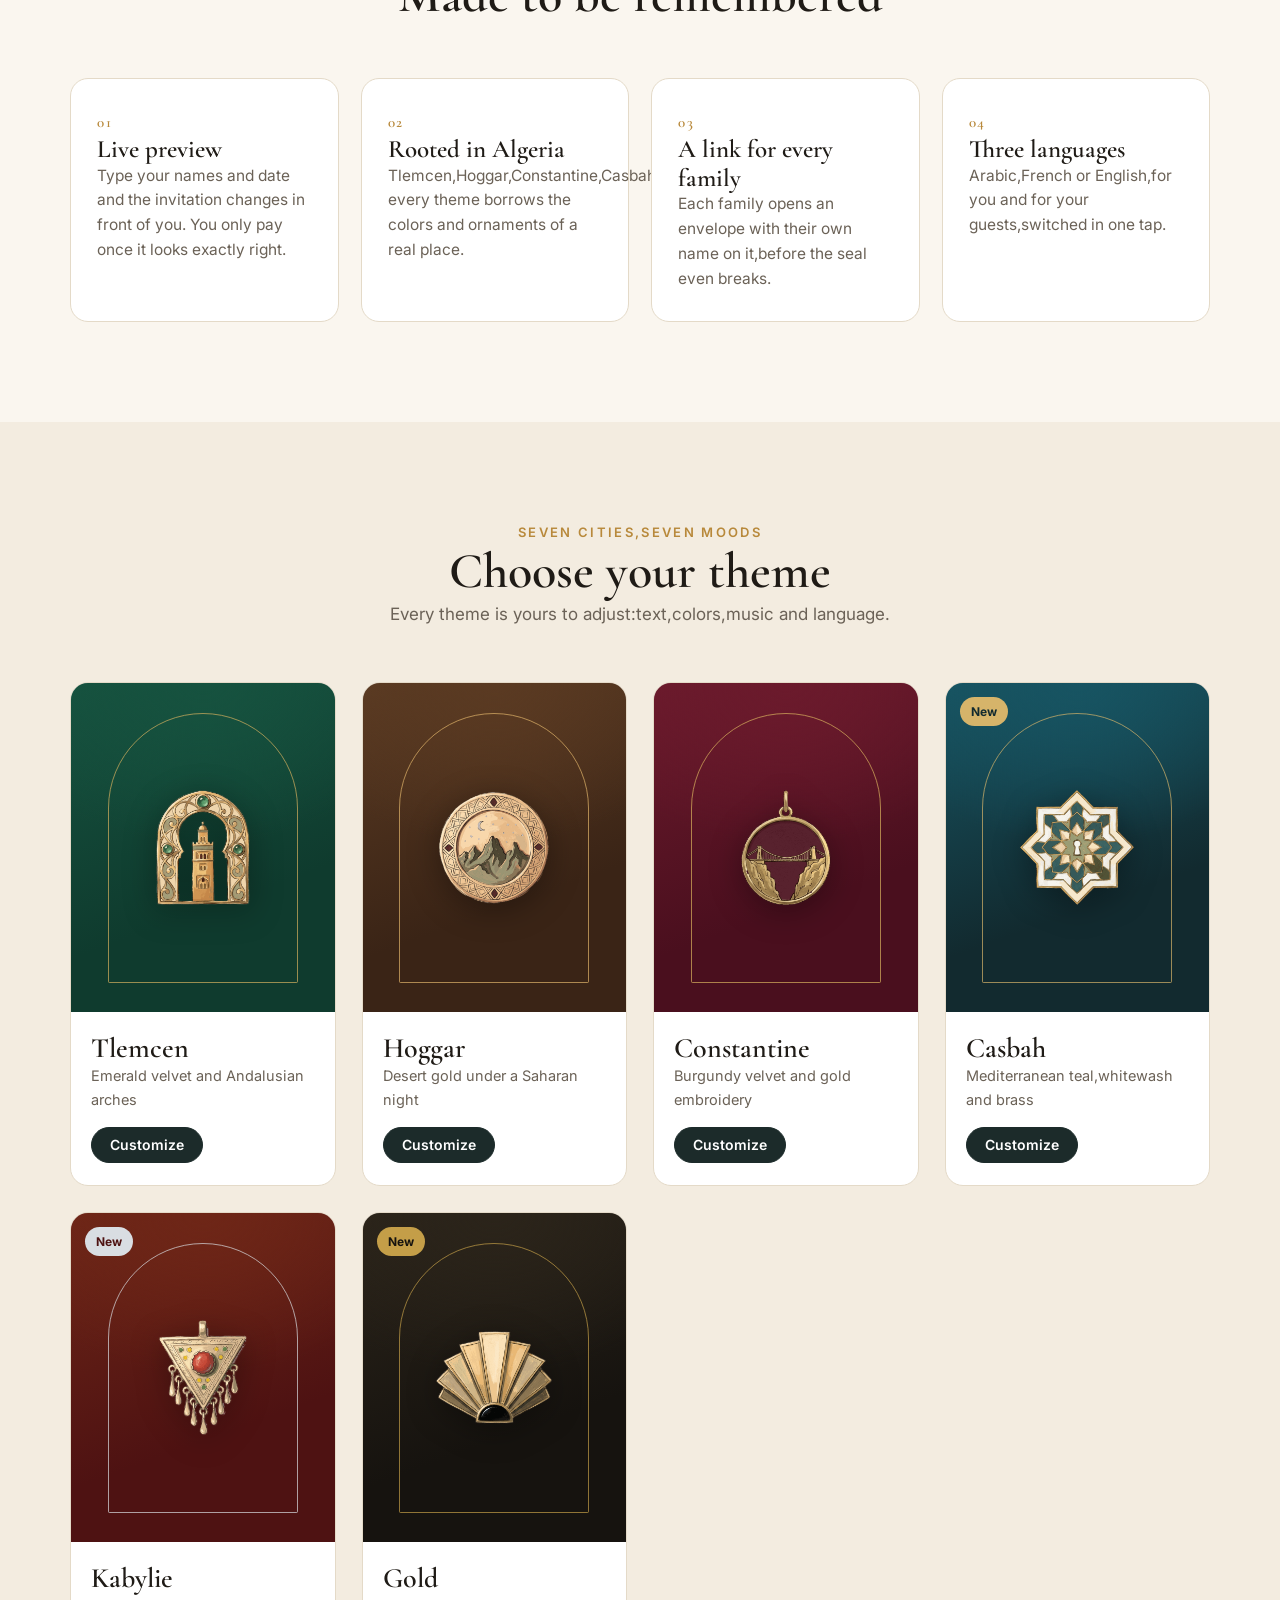
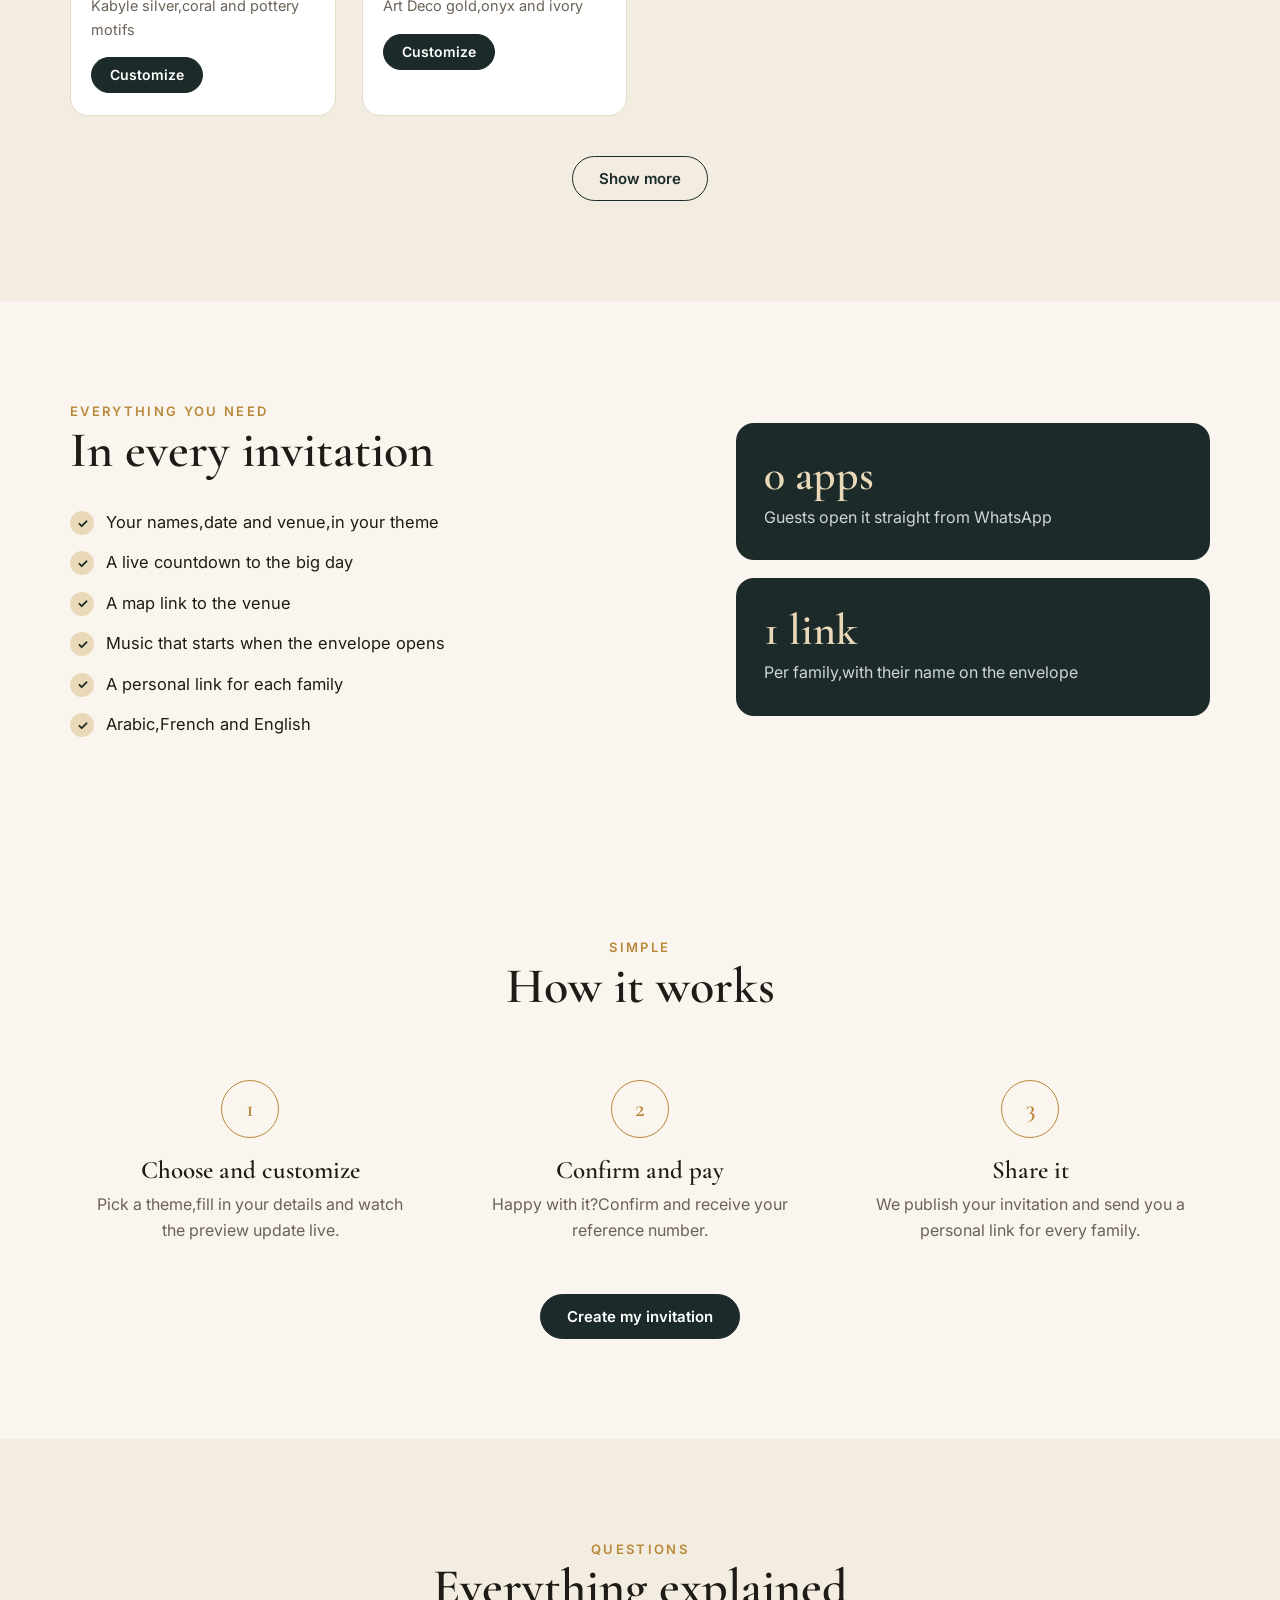
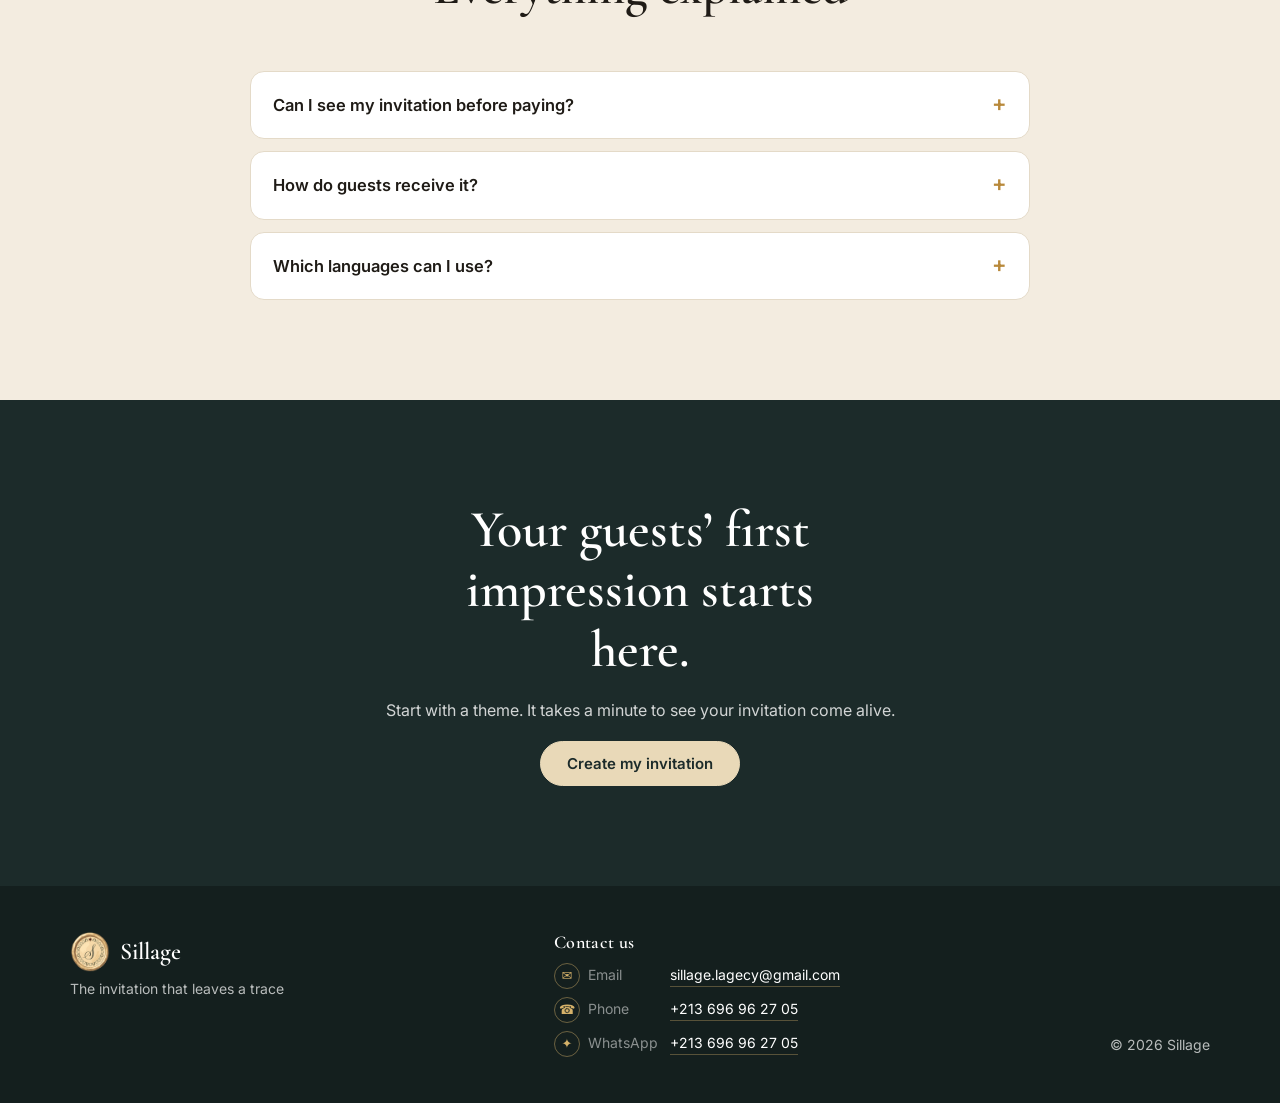
==== commit bc89bb23: "FM/editor edit" ====
--- a/index.html
+++ b/index.html
@@ -1 +1 @@
-<!DOCTYPE html><html lang="fr"><head><meta charset="utf-8"><meta name="viewport" content="width=device-width, initial-scale=1"><title>Sillage — Invitation de mariage digitale en Algérie | دعوات زفاف إلكترونية</title><meta name="description" content="Créez votre invitation de mariage digitale en Algérie : 7 thèmes inspirés de Tlemcen, du Hoggar, de Constantine, de la Casbah et de la Kabylie, en arabe, français et anglais. Voyez-la avant de payer, puis partagez un lien et un QR code sur WhatsApp."><meta name="keywords" content="invitation mariage digitale Algérie, faire-part numérique, faire-part de mariage en ligne, invitation électronique mariage, carte d'invitation mariage, invitation fiançailles, soirée henné, invitation WhatsApp, QR code invitation, دعوة زفاف إلكترونية, دعوة عرس إلكترونية, بطاقة دعوة زفاف, دعوة خطوبة, دعوات رقمية الجزائر, digital wedding invitation Algeria, online wedding invitation, e-invitation, wedding invitation link, Tlemcen, Hoggar, Constantine, Casbah, Kabylie, Gold, Silver, Sillage"><meta name="author" content="Sillage"><meta name="robots" content="index, follow, max-image-preview:large"><link rel="canonical" href="https://mirakski.github.io/Sillage/"><meta name="theme-color" content="#1c2b2a"><link rel="icon" href="favicon.ico" sizes="any"><link rel="icon" type="image/png" sizes="32x32" href="icons/favicon-32x32.png"><link rel="icon" type="image/png" sizes="16x16" href="icons/favicon-16x16.png"><link rel="apple-touch-icon" sizes="180x180" href="icons/apple-touch-icon.png"><link rel="manifest" href="site.webmanifest"><meta property="og:type" content="website"><meta property="og:site_name" content="Sillage"><meta property="og:url" content="https://mirakski.github.io/Sillage/"><meta property="og:title" content="Sillage — Invitations de mariage digitales en Algérie"><meta property="og:description" content="7 thèmes inspirés de l’Algérie, en arabe, français et anglais. Voyez votre invitation avant de payer, puis partagez un lien et un QR code."><meta property="og:image" content="https://mirakski.github.io/Sillage/icons/og-image.jpg"><meta property="og:image:width" content="1200"><meta property="og:image:height" content="630"><meta property="og:image:alt" content="Sillage, invitations de mariage numériques en Algérie"><meta property="og:locale" content="fr_DZ"><meta property="og:locale:alternate" content="ar_DZ"><meta property="og:locale:alternate" content="en_US"><meta name="twitter:card" content="summary_large_image"><meta name="twitter:title" content="Sillage — Invitations de mariage digitales en Algérie"><meta name="twitter:description" content="7 thèmes inspirés de l’Algérie, en arabe, français et anglais. Voyez votre invitation avant de payer."><meta name="twitter:image" content="https://mirakski.github.io/Sillage/icons/og-image.jpg"><script type="application/ld+json"> { "@context": "https://schema.org", "@graph": [ { "@type": "ProfessionalService", "@id": "https://mirakski.github.io/Sillage/#business", "name": "Sillage", "alternateName": ["Sillage Invitations", "سيلاج"], "description": "Invitations de mariage et d’événements numériques en Algérie, en arabe, français et anglais, avec lien personnel et QR code.", "url": "https://mirakski.github.io/Sillage/", "logo": "https://mirakski.github.io/Sillage/icons/logo-512.png", "image": "https://mirakski.github.io/Sillage/icons/og-image.jpg", "email": "sillage.lagecy@gmail.com", "telephone": "+213670945348", "areaServed": { "@type": "Country", "name": "Algeria" }, "address": { "@type": "PostalAddress", "addressCountry": "DZ" }, "knowsLanguage": ["ar", "fr", "en"], "contactPoint": [{ "@type": "ContactPoint", "contactType": "customer service", "email": "sillage.lagecy@gmail.com", "telephone": "+213670945348", "url": "https://wa.me/213670945348", "availableLanguage": ["Arabic", "French", "English"], "areaServed": "DZ" }] }, { "@type": "WebSite", "@id": "https://mirakski.github.io/Sillage/#website", "url": "https://mirakski.github.io/Sillage/", "name": "Sillage", "inLanguage": ["fr", "ar", "en"], "publisher": { "@id": "https://mirakski.github.io/Sillage/#business" } } ] } </script><link rel="preconnect" href="https://fonts.googleapis.com"><link rel="preconnect" href="https://fonts.gstatic.com" crossorigin><link href="https://fonts.googleapis.com/css2?family=Amiri:wght@400;700&family=Cormorant+Garamond:ital,wght@0,500;0,600;1,500;1,600&family=Inter:wght@400;500;600&family=Tajawal:wght@400;500;700&display=swap" rel="stylesheet"><link rel="stylesheet" href="css/sillage-site.css"><link rel="stylesheet" href="css/sillage-editor.css"></head><body><div id="app"><div class="sl-seo"><img src="icons/logo-512.png" alt="Sillage" width="120" height="120"><h1>Sillage — invitations de mariage digitales en Algérie</h1><p>Choisissez un thème inspiré d’une ville d’Algérie (Tlemcen, Hoggar, Constantine, Casbah, Kabylie, Gold ou Silver), saisissez les détails de votre mariage, de vos fiançailles ou de votre soirée henné, et voyez votre faire-part numérique prendre vie avant de payer. Vos invités le reçoivent par un lien ou un QR code sur WhatsApp, en arabe, en français ou en anglais.</p><p lang="ar" dir="rtl">سيلاج: دعوات زفاف إلكترونية في الجزائر، بتصاميم مستوحاة من تلمسان والهقار وقسنطينة والقصبة والقبائل، بالعربية والفرنسية والإنجليزية، مع رابط ورمز QR لكل عائلة.</p><p lang="en">Sillage: digital wedding invitations from Algeria, in Arabic, French and English, shared by link or QR code.</p><p class="sl-seo__contact"><a href="mailto:sillage.lagecy@gmail.com">sillage.lagecy@gmail.com</a> · <a href="tel:+213670945348" dir="ltr">+213 670 94 53 48</a> · <a href="https://wa.me/213670945348">WhatsApp</a></p></div></div><script src="js/site-config.js"></script><script src="js/sillage-editor.js"></script><script src="js/sillage-site.js"></script><script>Sillage.build(document.getElementById('app'),SILLAGE_CONFIG,{onLanguageChange(lang){},onViewChange(view,theme){}});</script></body></html>+<!DOCTYPE html><html lang="fr"><head><meta charset="utf-8"><meta name="viewport" content="width=device-width, initial-scale=1"><title>Sillage — Invitation de mariage digitale en Algérie | دعوات زفاف إلكترونية</title><meta name="description" content="Créez votre invitation de mariage digitale en Algérie : 7 thèmes inspirés de Tlemcen, du Hoggar, de Constantine, de la Casbah et de la Kabylie, en arabe, français et anglais. Voyez-la avant de payer, puis partagez un lien et un QR code sur WhatsApp."><meta name="keywords" content="invitation mariage digitale Algérie, faire-part numérique, faire-part de mariage en ligne, invitation électronique mariage, carte d'invitation mariage, invitation fiançailles, soirée henné, invitation WhatsApp, QR code invitation, دعوة زفاف إلكترونية, دعوة عرس إلكترونية, بطاقة دعوة زفاف, دعوة خطوبة, دعوات رقمية الجزائر, digital wedding invitation Algeria, online wedding invitation, e-invitation, wedding invitation link, Tlemcen, Hoggar, Constantine, Casbah, Kabylie, Gold, Silver, Sillage"><meta name="author" content="Sillage"><meta name="robots" content="index, follow, max-image-preview:large"><link rel="canonical" href="https://mirakski.github.io/Sillage/"><meta name="theme-color" content="#1c2b2a"><link rel="icon" href="favicon.ico" sizes="any"><link rel="icon" type="image/png" sizes="32x32" href="icons/favicon-32x32.png"><link rel="icon" type="image/png" sizes="16x16" href="icons/favicon-16x16.png"><link rel="apple-touch-icon" sizes="180x180" href="icons/apple-touch-icon.png"><link rel="manifest" href="site.webmanifest"><meta property="og:type" content="website"><meta property="og:site_name" content="Sillage"><meta property="og:url" content="https://mirakski.github.io/Sillage/"><meta property="og:title" content="Sillage — Invitations de mariage digitales en Algérie"><meta property="og:description" content="7 thèmes inspirés de l’Algérie, en arabe, français et anglais. Voyez votre invitation avant de payer, puis partagez un lien et un QR code."><meta property="og:image" content="https://mirakski.github.io/Sillage/icons/og-image.jpg"><meta property="og:image:width" content="1200"><meta property="og:image:height" content="630"><meta property="og:image:alt" content="Sillage, invitations de mariage numériques en Algérie"><meta property="og:locale" content="fr_DZ"><meta property="og:locale:alternate" content="ar_DZ"><meta property="og:locale:alternate" content="en_US"><meta name="twitter:card" content="summary_large_image"><meta name="twitter:title" content="Sillage — Invitations de mariage digitales en Algérie"><meta name="twitter:description" content="7 thèmes inspirés de l’Algérie, en arabe, français et anglais. Voyez votre invitation avant de payer."><meta name="twitter:image" content="https://mirakski.github.io/Sillage/icons/og-image.jpg"><script type="application/ld+json"> { "@context": "https://schema.org", "@graph": [ { "@type": "ProfessionalService", "@id": "https://mirakski.github.io/Sillage/#business", "name": "Sillage", "alternateName": ["Sillage Invitations", "سيلاج"], "description": "Invitations de mariage et d’événements numériques en Algérie, en arabe, français et anglais, avec lien personnel et QR code.", "url": "https://mirakski.github.io/Sillage/", "logo": "https://mirakski.github.io/Sillage/icons/logo-512.png", "image": "https://mirakski.github.io/Sillage/icons/og-image.jpg", "email": "sillage.lagecy@gmail.com", "telephone": "+213696962705", "areaServed": { "@type": "Country", "name": "Algeria" }, "address": { "@type": "PostalAddress", "addressCountry": "DZ" }, "knowsLanguage": ["ar", "fr", "en"], "contactPoint": [{ "@type": "ContactPoint", "contactType": "customer service", "email": "sillage.lagecy@gmail.com", "telephone": "+213696962705", "url": "https://wa.me/213696962705", "availableLanguage": ["Arabic", "French", "English"], "areaServed": "DZ" }] }, { "@type": "WebSite", "@id": "https://mirakski.github.io/Sillage/#website", "url": "https://mirakski.github.io/Sillage/", "name": "Sillage", "inLanguage": ["fr", "ar", "en"], "publisher": { "@id": "https://mirakski.github.io/Sillage/#business" } } ] } </script><link rel="preconnect" href="https://fonts.googleapis.com"><link rel="preconnect" href="https://fonts.gstatic.com" crossorigin><link href="https://fonts.googleapis.com/css2?family=Amiri:wght@400;700&family=Cormorant+Garamond:ital,wght@0,500;0,600;1,500;1,600&family=Inter:wght@400;500;600&family=Tajawal:wght@400;500;700&display=swap" rel="stylesheet"><link rel="stylesheet" href="css/sillage-site.css"><link rel="stylesheet" href="css/sillage-editor.css"></head><body><div id="app"><div class="sl-seo"><img src="icons/logo-512.png" alt="Sillage" width="120" height="120"><h1>Sillage — invitations de mariage digitales en Algérie</h1><p>Choisissez un thème inspiré d’une ville d’Algérie (Tlemcen, Hoggar, Constantine, Casbah, Kabylie, Gold ou Silver), saisissez les détails de votre mariage, de vos fiançailles ou de votre soirée henné, et voyez votre faire-part numérique prendre vie avant de payer. Vos invités le reçoivent par un lien ou un QR code sur WhatsApp, en arabe, en français ou en anglais.</p><p lang="ar" dir="rtl">سيلاج: دعوات زفاف إلكترونية في الجزائر، بتصاميم مستوحاة من تلمسان والهقار وقسنطينة والقصبة والقبائل، بالعربية والفرنسية والإنجليزية، مع رابط ورمز QR لكل عائلة.</p><p lang="en">Sillage: digital wedding invitations from Algeria, in Arabic, French and English, shared by link or QR code.</p><p class="sl-seo__contact"><a href="mailto:sillage.lagecy@gmail.com">sillage.lagecy@gmail.com</a> · <a href="tel:+213696962705" dir="ltr">+213 696 96 27 05</a> · <a href="https://wa.me/213696962705">WhatsApp</a></p></div></div><script src="js/site-config.js"></script><script src="js/sillage-editor.js"></script><script src="js/sillage-site.js"></script><script>Sillage.build(document.getElementById('app'),SILLAGE_CONFIG,{onLanguageChange(lang){},onViewChange(view,theme){}});</script></body></html>
--- a/css/sillage-site.css
+++ b/css/sillage-site.css
@@ -1 +1 @@
-:root{--sl-bg:#faf6ef;--sl-bg-tint:#f3ece0;--sl-ink:#1f1b16;--sl-muted:#6b6257;--sl-gold:#b8893b;--sl-gold-soft:#e9d9b8;--sl-deep:#1c2b2a;--sl-line:#e4dac8;--sl-radius:18px;--sl-shadow:0 10px 30px rgba(40,28,10,.08);--sl-font-head:'Cormorant Garamond','Playfair Display',Georgia,serif;--sl-font-body:'Inter','Source Sans 3',system-ui,sans-serif;--sl-ease:cubic-bezier(.22,.8,.24,1)}:root:lang(ar){--sl-font-head:'Amiri','Noto Naskh Arabic',serif;--sl-font-body:'Tajawal','Noto Sans Arabic',system-ui,sans-serif}.sl-app,.sl-app *{box-sizing:border-box}.sl-app [hidden]{display:none!important}body{margin:0;background:var(--sl-bg)}.sl-app{color:var(--sl-ink);font-family:var(--sl-font-body);line-height:1.6;-webkit-font-smoothing:antialiased}.sl-app img{max-width:100%;display:block}.sl-app h1,.sl-app h2,.sl-app h3{font-family:var(--sl-font-head);font-weight:600;line-height:1.15;margin:0}.sl-app p{margin:0}.sl-container{width:min(1140px,100% - 40px);margin-inline:auto}.sl-container--narrow{width:min(780px,100% - 40px)}.sl-center{display:flex;justify-content:center;margin-top:40px}.sl-btn{display:inline-flex;align-items:center;justify-content:center;gap:8px;padding:14px 26px;border-radius:999px;border:1px solid var(--sl-deep);background:var(--sl-deep);color:#fff;font:600 15px/1 var(--sl-font-body);cursor:pointer;text-decoration:none;white-space:nowrap;transition:transform .25s var(--sl-ease),box-shadow .25s var(--sl-ease),background .25s}.sl-btn:hover{transform:translateY(-2px);box-shadow:0 8px 20px rgba(28,43,42,.25)}.sl-btn:focus-visible,.sl-lang__btn:focus-visible,.sl-faq summary:focus-visible{outline:2px solid var(--sl-gold);outline-offset:3px}.sl-btn--ghost{background:transparent;color:var(--sl-deep)}.sl-btn--ghost:hover{background:var(--sl-deep);color:#fff}.sl-btn--small{padding:10px 18px;font-size:14px}.sl-btn--light{background:var(--sl-gold-soft);border-color:var(--sl-gold-soft);color:var(--sl-deep)}.sl-nav{position:sticky;top:0;z-index:50;background:rgba(250,246,239,.82);backdrop-filter:blur(12px);transition:box-shadow .3s}.sl-nav.is-scrolled{box-shadow:0 1px 0 var(--sl-line),0 6px 20px rgba(0,0,0,.04)}.sl-nav__inner{width:min(1200px,100% - 32px);margin-inline:auto;display:flex;align-items:center;gap:24px;height:70px}.sl-nav__brand{display:flex;align-items:center;gap:10px;font:600 26px/1 var(--sl-font-head);color:var(--sl-ink);text-decoration:none;letter-spacing:.02em}.sl-nav__logo{height:32px;width:auto}.sl-nav__links{display:flex;gap:26px;margin-inline-start:auto}.sl-nav__link{color:var(--sl-muted);text-decoration:none;font-size:15px;transition:color .2s}.sl-nav__link:hover{color:var(--sl-ink)}.sl-nav__actions{display:flex;align-items:center;gap:14px}.sl-nav__burger{display:none;width:40px;height:40px;border:0;background:none;cursor:pointer;padding:10px 8px;flex-direction:column;justify-content:space-between}.sl-nav__burger span{display:block;height:2px;background:var(--sl-ink);border-radius:2px;transition:transform .3s,opacity .3s}.sl-nav.is-open .sl-nav__burger span:nth-child(1){transform:translateY(8px) rotate(45deg)}.sl-nav.is-open .sl-nav__burger span:nth-child(2){opacity:0}.sl-nav.is-open .sl-nav__burger span:nth-child(3){transform:translateY(-8px) rotate(-45deg)}.sl-lang{display:inline-flex;padding:3px;border:1px solid var(--sl-line);border-radius:999px;background:#fff}.sl-lang__btn{border:0;background:none;padding:6px 11px;border-radius:999px;font:600 13px/1 var(--sl-font-body);color:var(--sl-muted);cursor:pointer;transition:background .25s,color .25s}.sl-lang__btn[lang="ar"]{font-family:'Tajawal','Noto Sans Arabic',sans-serif}.sl-lang__btn.is-active{background:var(--sl-deep);color:#fff}.sl-hero{position:relative;overflow:hidden;padding:0 0 90px}.sl-marquee{overflow:hidden;border-block:1px solid var(--sl-line);padding:12px 0;margin-bottom:70px;mask-image:linear-gradient(90deg,transparent,#000 10%,#000 90%,transparent)}.sl-marquee__track{display:flex;width:max-content;animation:sl-marquee 38s linear infinite}[dir="rtl"] .sl-marquee__track{animation-name:sl-marquee-rtl}.sl-marquee__item{padding-inline:22px;font:italic 500 18px/1 var(--sl-font-head);color:var(--sl-muted);white-space:nowrap}.sl-marquee__item::after{content:'✦';color:var(--sl-gold);font-style:normal;font-size:12px;margin-inline-start:44px}@keyframes sl-marquee{to{transform:translateX(-50%)}}@keyframes sl-marquee-rtl{to{transform:translateX(50%)}}.sl-hero__inner{text-align:center;display:flex;flex-direction:column;align-items:center}.sl-eyebrow{font-size:13px;letter-spacing:.18em;text-transform:uppercase;color:var(--sl-gold);font-weight:600;margin-bottom:14px}:lang(ar) .sl-eyebrow{letter-spacing:0;font-size:15px}.sl-hero__title{font-size:clamp(36px,6.2vw,76px)}.sl-hero__line{display:block}.sl-hero__word{display:block;min-height:1.15em;color:var(--sl-gold);font-style:italic;transition:opacity .35s var(--sl-ease),transform .35s var(--sl-ease)}:lang(ar) .sl-hero__word{font-style:normal}.sl-hero__word.is-out{opacity:0;transform:translateY(12px)}.sl-hero__lead{max-width:620px;margin-top:22px;font-size:18px;color:var(--sl-muted)}.sl-hero__ctas{display:flex;flex-wrap:wrap;justify-content:center;gap:14px;margin-top:34px}.sl-hero__highlights{list-style:none;padding:0;margin:46px 0 0;display:flex;flex-wrap:wrap;justify-content:center;gap:12px 28px;color:var(--sl-ink);font-size:15px}.sl-hero__highlights li{display:flex;align-items:center;gap:8px}.sl-hero__icon{color:var(--sl-gold)}.sl-section{padding:100px 0}.sl-section--tint{background:var(--sl-bg-tint)}.sl-head{text-align:center;max-width:680px;margin:0 auto 54px}.sl-title{font-size:clamp(32px,4.4vw,50px)}.sl-lead{margin-top:14px;color:var(--sl-muted);font-size:17px}.sl-features{display:grid;grid-template-columns:repeat(auto-fit,minmax(240px,1fr));gap:22px}.sl-feature{background:#fff;border:1px solid var(--sl-line);border-radius:var(--sl-radius);padding:30px 26px;transition:transform .35s var(--sl-ease),box-shadow .35s var(--sl-ease)}.sl-feature:hover{transform:translateY(-4px);box-shadow:var(--sl-shadow)}.sl-feature__num{font:600 15px/1 var(--sl-font-head);color:var(--sl-gold);letter-spacing:.1em}.sl-feature__title{font-size:25px;margin:14px 0 10px}.sl-feature__text{color:var(--sl-muted);font-size:15.5px}.sl-feature__note{margin-top:14px;font-size:13px;font-weight:600;color:var(--sl-gold)}.sl-themes{display:grid;grid-template-columns:repeat(auto-fill,minmax(260px,1fr));gap:26px}.sl-theme{--card-bg:#1c2b2a;--card-surface:#2b403e;--card-accent:#d6b46a;--card-ink:#f6f0e4;background:#fff;border-radius:var(--sl-radius);overflow:hidden;border:1px solid var(--sl-line);transition:transform .4s var(--sl-ease),box-shadow .4s var(--sl-ease)}.sl-theme:hover{transform:translateY(-6px);box-shadow:0 18px 40px rgba(30,20,5,.14)}.sl-theme__thumb{position:relative;aspect-ratio:4 / 5;display:grid;place-items:center;overflow:hidden;background:radial-gradient(120% 70% at 50% 0,var(--card-surface),transparent 70%),linear-gradient(160deg,var(--card-surface),var(--card-bg) 65%)}.sl-theme__thumb::before{content:'';position:absolute;inset:9% 14%;border:1.5px solid var(--card-accent);border-radius:999px 999px 14px 14px;opacity:.7}.sl-theme__thumb img{width:100%;height:100%;object-fit:cover;transition:transform .6s var(--sl-ease)}.sl-theme:hover .sl-theme__thumb img{transform:scale(1.04)}.sl-theme__monogram{position:relative;font:italic 600 92px/1 var(--sl-font-head);color:var(--card-accent);text-shadow:0 4px 18px rgba(0,0,0,.35)}.sl-theme__thumb .sl-theme__icon{position:relative;width:50%;max-width:190px;height:auto;aspect-ratio:1;object-fit:contain;filter:drop-shadow(0 6px 16px rgba(0,0,0,.35))}.sl-theme:hover .sl-theme__thumb .sl-theme__icon{transform:scale(1.06)}.sl-theme__badge{position:absolute;top:14px;inset-inline-start:14px;background:var(--card-accent);color:var(--card-bg);font-size:12px;font-weight:700;padding:5px 11px;border-radius:999px}.sl-theme__body{padding:20px 20px 22px}.sl-theme__name{font-size:28px}.sl-theme__tagline{color:var(--sl-muted);font-size:14.5px;margin-top:4px}.sl-theme__price{margin-top:10px;font-size:14px;color:var(--sl-muted)}.sl-theme__price strong{color:var(--sl-ink);font-size:17px}.sl-theme__actions{display:flex;flex-wrap:wrap;gap:10px;margin-top:16px}.sl-included{display:grid;grid-template-columns:1.3fr 1fr;gap:50px;align-items:center}.sl-included .sl-head{text-align:start;margin:0 0 30px}.sl-checklist{list-style:none;padding:0;margin:0;display:grid;gap:14px}.sl-checklist li{display:flex;gap:12px;align-items:flex-start;font-size:16.5px}.sl-checklist li::before{content:'✓';flex:none;width:24px;height:24px;border-radius:50%;background:var(--sl-gold-soft);color:var(--sl-deep);display:grid;place-items:center;font-size:13px;font-weight:700;margin-top:2px}.sl-included__cards{display:grid;gap:18px}.sl-stat{background:var(--sl-deep);color:#fff;border-radius:var(--sl-radius);padding:30px 28px}.sl-stat__big{display:block;font:600 44px/1 var(--sl-font-head);color:var(--sl-gold-soft)}.sl-stat__small{display:block;margin-top:8px;opacity:.8}.sl-reviews{display:grid;grid-template-columns:repeat(auto-fit,minmax(260px,1fr));gap:22px}.sl-review{margin:0;background:#fff;border-radius:var(--sl-radius);padding:26px;border:1px solid var(--sl-line)}.sl-review__stars{color:var(--sl-gold);letter-spacing:2px}.sl-review blockquote{margin:12px 0 16px;font-size:16px}.sl-review figcaption{font-weight:600;font-size:14px}.sl-review figcaption span{color:var(--sl-muted);font-weight:400}.sl-steps{list-style:none;padding:0;margin:0;display:grid;grid-template-columns:repeat(3,1fr);gap:30px;counter-reset:none}.sl-step{text-align:center;padding:10px 14px}.sl-step__num{display:inline-grid;place-items:center;width:58px;height:58px;border-radius:50%;border:1.5px solid var(--sl-gold);font:600 24px/1 var(--sl-font-head);color:var(--sl-gold);margin-bottom:18px}.sl-step h3{font-size:25px;margin-bottom:8px}.sl-step p{color:var(--sl-muted)}.sl-faq{display:grid;gap:12px}.sl-faq__item{background:#fff;border:1px solid var(--sl-line);border-radius:14px;padding:0 22px}.sl-faq summary{list-style:none;cursor:pointer;padding:20px 0;font-weight:600;font-size:16.5px;display:flex;justify-content:space-between;gap:16px}.sl-faq summary::-webkit-details-marker{display:none}.sl-faq summary::after{content:'+';color:var(--sl-gold);font-size:22px;line-height:1;transition:transform .3s var(--sl-ease)}.sl-faq__item[open] summary::after{transform:rotate(45deg)}.sl-faq__item p{padding:0 0 20px;color:var(--sl-muted)}.sl-cta{background:var(--sl-deep);color:#fff;padding:100px 0;text-align:center}.sl-cta__inner{display:flex;flex-direction:column;align-items:center;gap:18px}.sl-cta__title{font-size:clamp(30px,4.5vw,52px);max-width:18ch}.sl-cta__lead{opacity:.8;max-width:520px;margin-bottom:10px}.sl-footer{background:#141f1e;color:rgba(255,255,255,.7);padding:46px 0;font-size:14px}.sl-footer__inner{display:flex;flex-wrap:wrap;gap:24px;justify-content:space-between;align-items:center}.sl-footer__inner{align-items:flex-start}.sl-footer__brand{font:600 24px/1 var(--sl-font-head);color:#fff;display:flex;align-items:center;gap:10px;margin-bottom:6px}.sl-footer__logo{width:40px;height:40px}.sl-footer__about p{margin:6px 0 0}.sl-footer__contact ul{list-style:none;margin:8px 0 0;padding:0;display:grid;gap:8px}.sl-footer__contact li{display:flex;align-items:center;gap:8px;flex-wrap:wrap}.sl-footer__title{font:600 18px/1.2 var(--sl-font-head);color:#fff;letter-spacing:.02em}.sl-footer__icon{width:26px;height:26px;border-radius:50%;border:1px solid rgba(214,178,106,.45);color:#d6b26a;display:inline-flex;align-items:center;justify-content:center;font-size:13px;flex:none}.sl-footer__label{color:rgba(255,255,255,.5);min-width:74px}.sl-footer__contact a{color:#fff;text-decoration:none;border-bottom:1px solid rgba(214,178,106,.35);transition:color .2s,border-color .2s}.sl-footer__contact a:hover{color:#d6b26a;border-color:#d6b26a}.sl-footer__copy{align-self:flex-end;margin:0}@media (max-width:640px){.sl-footer__inner{flex-direction:column;gap:22px}.sl-footer__copy{align-self:auto}}.sl-seo{max-width:680px;margin:0 auto;padding:80px 24px;text-align:center;color:#6b6257;font:16px/1.7 Inter,system-ui,sans-serif}.sl-seo img{width:96px;height:96px}.sl-seo h1{font:600 34px/1.2 'Cormorant Garamond',Georgia,serif;color:#1c2b2a;margin:16px 0}.sl-seo a{color:#1c2b2a}.sl-footer__links{display:flex;gap:20px}.sl-footer__links a{color:inherit;text-decoration:none}.sl-footer__links a:hover{color:#fff}.sl-view--editor{min-height:100vh;display:flex;flex-direction:column}.sl-editor__bar{position:sticky;top:0;z-index:50;display:flex;align-items:center;gap:16px;height:64px;padding-inline:20px;background:rgba(250,246,239,.9);backdrop-filter:blur(12px);border-bottom:1px solid var(--sl-line)}.sl-editor__back{display:inline-flex;align-items:center;gap:8px;border:0;background:none;font:600 15px/1 var(--sl-font-body);color:var(--sl-ink);cursor:pointer;padding:8px 4px}.sl-editor__arrow{transition:transform .25s var(--sl-ease)}[dir="rtl"] .sl-editor__arrow{transform:scaleX(-1)}.sl-editor__back:hover .sl-editor__arrow{transform:translateX(-3px)}[dir="rtl"] .sl-editor__back:hover .sl-editor__arrow{transform:scaleX(-1) translateX(-3px)}.sl-editor__brand{font:600 22px/1 var(--sl-font-head);margin-inline:auto}.sl-editor__brand span{color:var(--sl-gold)}.sl-editor__mount{flex:1;view-transition-name:sl-stage}.sl-editor__placeholder{min-height:calc(100vh - 64px);display:flex;flex-direction:column;align-items:center;justify-content:center;text-align:center;gap:12px;padding:40px 20px;color:var(--sl-muted)}.sl-reveal{opacity:0;transform:translateY(22px);transition:opacity .7s var(--sl-ease) var(--d,0ms),transform .7s var(--sl-ease) var(--d,0ms)}.sl-reveal.is-in{opacity:1;transform:none}::view-transition-old(root),::view-transition-new(root){animation-duration:.35s;animation-timing-function:var(--sl-ease)}::view-transition-group(sl-stage){animation-duration:.55s;animation-timing-function:var(--sl-ease)}@media (max-width:900px){.sl-included{grid-template-columns:1fr}.sl-steps{grid-template-columns:1fr}}@media (max-width:820px){.sl-nav__burger{display:flex}.sl-nav__actions .sl-btn{display:none}.sl-nav__actions{margin-inline-start:auto}.sl-nav__links{position:absolute;top:70px;inset-inline:0;flex-direction:column;gap:0;margin:0;background:var(--sl-bg);border-bottom:1px solid var(--sl-line);max-height:0;overflow:hidden;transition:max-height .35s var(--sl-ease)}.sl-nav__link{padding:16px 24px;border-top:1px solid var(--sl-line)}.sl-nav.is-open .sl-nav__links{max-height:360px}.sl-section{padding:70px 0}.sl-marquee{margin-bottom:48px}}@media (prefers-reduced-motion:reduce){.sl-app *,.sl-app *::before,.sl-app *::after{animation:none!important;transition:none!important}.sl-reveal{opacity:1;transform:none}}+:root{--sl-bg:#faf6ef;--sl-bg-tint:#f3ece0;--sl-ink:#1f1b16;--sl-muted:#6b6257;--sl-gold:#b8893b;--sl-gold-soft:#e9d9b8;--sl-deep:#1c2b2a;--sl-line:#e4dac8;--sl-radius:18px;--sl-shadow:0 10px 30px rgba(40,28,10,.08);--sl-font-head:'Cormorant Garamond','Playfair Display',Georgia,serif;--sl-font-body:'Inter','Source Sans 3',system-ui,sans-serif;--sl-ease:cubic-bezier(.22,.8,.24,1)}:root:lang(ar){--sl-font-head:'Amiri','Noto Naskh Arabic',serif;--sl-font-body:'Tajawal','Noto Sans Arabic',system-ui,sans-serif}.sl-app,.sl-app *{box-sizing:border-box}.sl-app [hidden]{display:none!important}body{margin:0;background:var(--sl-bg)}.sl-app{color:var(--sl-ink);font-family:var(--sl-font-body);line-height:1.6;-webkit-font-smoothing:antialiased}.sl-app img{max-width:100%;display:block}.sl-app h1,.sl-app h2,.sl-app h3{font-family:var(--sl-font-head);font-weight:600;line-height:1.15;margin:0}.sl-app p{margin:0}.sl-container{width:min(1140px,100% - 40px);margin-inline:auto}.sl-container--narrow{width:min(780px,100% - 40px)}.sl-center{display:flex;justify-content:center;margin-top:40px}.sl-btn{display:inline-flex;align-items:center;justify-content:center;gap:8px;padding:14px 26px;border-radius:999px;border:1px solid var(--sl-deep);background:var(--sl-deep);color:#fff;font:600 15px/1 var(--sl-font-body);cursor:pointer;text-decoration:none;white-space:nowrap;transition:transform .25s var(--sl-ease),box-shadow .25s var(--sl-ease),background .25s}.sl-btn:hover{transform:translateY(-2px);box-shadow:0 8px 20px rgba(28,43,42,.25)}.sl-btn:focus-visible,.sl-lang__btn:focus-visible,.sl-faq summary:focus-visible{outline:2px solid var(--sl-gold);outline-offset:3px}.sl-btn--ghost{background:transparent;color:var(--sl-deep)}.sl-btn--ghost:hover{background:var(--sl-deep);color:#fff}.sl-btn--small{padding:10px 18px;font-size:14px}.sl-btn--light{background:var(--sl-gold-soft);border-color:var(--sl-gold-soft);color:var(--sl-deep)}.sl-nav{position:sticky;top:0;z-index:50;background:rgba(250,246,239,.82);backdrop-filter:blur(12px);transition:box-shadow .3s}.sl-nav.is-scrolled{box-shadow:0 1px 0 var(--sl-line),0 6px 20px rgba(0,0,0,.04)}.sl-nav__inner{width:min(1200px,100% - 32px);margin-inline:auto;display:flex;align-items:center;gap:24px;height:70px}.sl-nav__brand{display:flex;align-items:center;gap:10px;font:600 26px/1 var(--sl-font-head);color:var(--sl-ink);text-decoration:none;letter-spacing:.02em}.sl-nav__logo{height:32px;width:auto}.sl-nav__links{display:flex;gap:26px;margin-inline-start:auto}.sl-nav__link{color:var(--sl-muted);text-decoration:none;font-size:15px;transition:color .2s}.sl-nav__link:hover{color:var(--sl-ink)}.sl-nav__actions{display:flex;align-items:center;gap:14px}.sl-nav__burger{display:none;width:40px;height:40px;border:0;background:none;cursor:pointer;padding:10px 8px;flex-direction:column;justify-content:space-between}.sl-nav__burger span{display:block;height:2px;background:var(--sl-ink);border-radius:2px;transition:transform .3s,opacity .3s}.sl-nav.is-open .sl-nav__burger span:nth-child(1){transform:translateY(8px) rotate(45deg)}.sl-nav.is-open .sl-nav__burger span:nth-child(2){opacity:0}.sl-nav.is-open .sl-nav__burger span:nth-child(3){transform:translateY(-8px) rotate(-45deg)}.sl-lang{display:inline-flex;padding:3px;border:1px solid var(--sl-line);border-radius:999px;background:#fff}.sl-lang__btn{border:0;background:none;padding:6px 11px;border-radius:999px;font:600 13px/1 var(--sl-font-body);color:var(--sl-muted);cursor:pointer;transition:background .25s,color .25s}.sl-lang__btn[lang="ar"]{font-family:'Tajawal','Noto Sans Arabic',sans-serif}.sl-lang__btn.is-active{background:var(--sl-deep);color:#fff}.sl-hero{position:relative;overflow:hidden;padding:0 0 90px}.sl-marquee{overflow:hidden;border-block:1px solid var(--sl-line);padding:12px 0;margin-bottom:70px;mask-image:linear-gradient(90deg,transparent,#000 10%,#000 90%,transparent)}.sl-marquee__track{display:flex;width:max-content;animation:sl-marquee 38s linear infinite}[dir="rtl"] .sl-marquee__track{animation-name:sl-marquee-rtl}.sl-marquee__item{padding-inline:22px;font:italic 500 18px/1 var(--sl-font-head);color:var(--sl-muted);white-space:nowrap}.sl-marquee__item::after{content:'✦';color:var(--sl-gold);font-style:normal;font-size:12px;margin-inline-start:44px}@keyframes sl-marquee{to{transform:translateX(-50%)}}@keyframes sl-marquee-rtl{to{transform:translateX(50%)}}.sl-hero__inner{text-align:center;display:flex;flex-direction:column;align-items:center}.sl-eyebrow{font-size:13px;letter-spacing:.18em;text-transform:uppercase;color:var(--sl-gold);font-weight:600;margin-bottom:14px}:lang(ar) .sl-eyebrow{letter-spacing:0;font-size:15px}.sl-hero__title{font-size:clamp(36px,6.2vw,76px)}.sl-hero__line{display:block}.sl-hero__word{display:block;min-height:1.15em;color:var(--sl-gold);font-style:italic;transition:opacity .35s var(--sl-ease),transform .35s var(--sl-ease)}:lang(ar) .sl-hero__word{font-style:normal}.sl-hero__word.is-out{opacity:0;transform:translateY(12px)}.sl-hero__lead{max-width:620px;margin-top:22px;font-size:18px;color:var(--sl-muted)}.sl-hero__ctas{display:flex;flex-wrap:wrap;justify-content:center;gap:14px;margin-top:34px}.sl-hero__highlights{list-style:none;padding:0;margin:46px 0 0;display:flex;flex-wrap:wrap;justify-content:center;gap:12px 28px;color:var(--sl-ink);font-size:15px}.sl-hero__highlights li{display:flex;align-items:center;gap:8px}.sl-hero__icon{color:var(--sl-gold)}.sl-section{padding:100px 0}.sl-section--tint{background:var(--sl-bg-tint)}.sl-head{text-align:center;max-width:680px;margin:0 auto 54px}.sl-title{font-size:clamp(32px,4.4vw,50px)}.sl-lead{margin-top:14px;color:var(--sl-muted);font-size:17px}.sl-features{display:grid;grid-template-columns:repeat(auto-fit,minmax(240px,1fr));gap:22px}.sl-feature{background:#fff;border:1px solid var(--sl-line);border-radius:var(--sl-radius);padding:30px 26px;transition:transform .35s var(--sl-ease),box-shadow .35s var(--sl-ease)}.sl-feature:hover{transform:translateY(-4px);box-shadow:var(--sl-shadow)}.sl-feature__num{font:600 15px/1 var(--sl-font-head);color:var(--sl-gold);letter-spacing:.1em}.sl-feature__title{font-size:25px;margin:14px 0 10px}.sl-feature__text{color:var(--sl-muted);font-size:15.5px}.sl-feature__note{margin-top:14px;font-size:13px;font-weight:600;color:var(--sl-gold)}.sl-themes{display:grid;grid-template-columns:repeat(auto-fill,minmax(260px,1fr));gap:26px}.sl-theme{--card-bg:#1c2b2a;--card-surface:#2b403e;--card-accent:#d6b46a;--card-ink:#f6f0e4;background:#fff;border-radius:var(--sl-radius);overflow:hidden;border:1px solid var(--sl-line);transition:transform .4s var(--sl-ease),box-shadow .4s var(--sl-ease)}.sl-theme:hover{transform:translateY(-6px);box-shadow:0 18px 40px rgba(30,20,5,.14)}.sl-theme__thumb{position:relative;aspect-ratio:4 / 5;display:grid;place-items:center;overflow:hidden;background:radial-gradient(120% 70% at 50% 0,var(--card-surface),transparent 70%),linear-gradient(160deg,var(--card-surface),var(--card-bg) 65%)}.sl-theme__thumb::before{content:'';position:absolute;inset:9% 14%;border:1.5px solid var(--card-accent);border-radius:999px 999px 14px 14px;opacity:.7}.sl-theme__thumb img{width:100%;height:100%;object-fit:cover;transition:transform .6s var(--sl-ease)}.sl-theme:hover .sl-theme__thumb img{transform:scale(1.04)}.sl-theme__monogram{position:relative;font:italic 600 92px/1 var(--sl-font-head);color:var(--card-accent);text-shadow:0 4px 18px rgba(0,0,0,.35)}.sl-theme__thumb .sl-theme__icon{position:relative;width:50%;max-width:190px;height:auto;aspect-ratio:1;object-fit:contain;filter:drop-shadow(0 6px 16px rgba(0,0,0,.35))}.sl-theme:hover .sl-theme__thumb .sl-theme__icon{transform:scale(1.06)}.sl-theme__badge{position:absolute;top:14px;inset-inline-start:14px;background:var(--card-accent);color:var(--card-bg);font-size:12px;font-weight:700;padding:5px 11px;border-radius:999px}.sl-theme__body{padding:20px 20px 22px}.sl-theme__name{font-size:28px}.sl-theme__tagline{color:var(--sl-muted);font-size:14.5px;margin-top:4px}.sl-theme__price{margin-top:10px;font-size:14px;color:var(--sl-muted)}.sl-theme__price strong{color:var(--sl-ink);font-size:17px}.sl-theme__actions{display:flex;flex-wrap:wrap;gap:10px;margin-top:16px}.sl-included{display:grid;grid-template-columns:1.3fr 1fr;gap:50px;align-items:center}.sl-included .sl-head{text-align:start;margin:0 0 30px}.sl-checklist{list-style:none;padding:0;margin:0;display:grid;gap:14px}.sl-checklist li{display:flex;gap:12px;align-items:flex-start;font-size:16.5px}.sl-checklist li::before{content:'✓';flex:none;width:24px;height:24px;border-radius:50%;background:var(--sl-gold-soft);color:var(--sl-deep);display:grid;place-items:center;font-size:13px;font-weight:700;margin-top:2px}.sl-included__cards{display:grid;gap:18px}.sl-stat{background:var(--sl-deep);color:#fff;border-radius:var(--sl-radius);padding:30px 28px}.sl-stat__big{display:block;font:600 44px/1 var(--sl-font-head);color:var(--sl-gold-soft)}.sl-stat__small{display:block;margin-top:8px;opacity:.8}.sl-reviews{display:grid;grid-template-columns:repeat(auto-fit,minmax(260px,1fr));gap:22px}.sl-review{margin:0;background:#fff;border-radius:var(--sl-radius);padding:26px;border:1px solid var(--sl-line)}.sl-review__stars{color:var(--sl-gold);letter-spacing:2px}.sl-review blockquote{margin:12px 0 16px;font-size:16px}.sl-review figcaption{font-weight:600;font-size:14px}.sl-review figcaption span{color:var(--sl-muted);font-weight:400}.sl-steps{list-style:none;padding:0;margin:0;display:grid;grid-template-columns:repeat(3,1fr);gap:30px;counter-reset:none}.sl-step{text-align:center;padding:10px 14px}.sl-step__num{display:inline-grid;place-items:center;width:58px;height:58px;border-radius:50%;border:1.5px solid var(--sl-gold);font:600 24px/1 var(--sl-font-head);color:var(--sl-gold);margin-bottom:18px}.sl-step h3{font-size:25px;margin-bottom:8px}.sl-step p{color:var(--sl-muted)}.sl-faq{display:grid;gap:12px}.sl-faq__item{background:#fff;border:1px solid var(--sl-line);border-radius:14px;padding:0 22px}.sl-faq summary{list-style:none;cursor:pointer;padding:20px 0;font-weight:600;font-size:16.5px;display:flex;justify-content:space-between;gap:16px}.sl-faq summary::-webkit-details-marker{display:none}.sl-faq summary::after{content:'+';color:var(--sl-gold);font-size:22px;line-height:1;transition:transform .3s var(--sl-ease)}.sl-faq__item[open] summary::after{transform:rotate(45deg)}.sl-faq__item p{padding:0 0 20px;color:var(--sl-muted)}.sl-cta{background:var(--sl-deep);color:#fff;padding:100px 0;text-align:center}.sl-cta__inner{display:flex;flex-direction:column;align-items:center;gap:18px}.sl-cta__title{font-size:clamp(30px,4.5vw,52px);max-width:18ch}.sl-cta__lead{opacity:.8;max-width:520px;margin-bottom:10px}.sl-footer{background:#141f1e;color:rgba(255,255,255,.7);padding:46px 0;font-size:14px}.sl-footer__inner{display:flex;flex-wrap:wrap;gap:24px;justify-content:space-between;align-items:center}.sl-footer__inner{align-items:flex-start}.sl-footer__brand{font:600 24px/1 var(--sl-font-head);color:#fff;display:flex;align-items:center;gap:10px;margin-bottom:6px}.sl-footer__logo{width:40px;height:40px}.sl-footer__about p{margin:6px 0 0}.sl-footer__contact ul{list-style:none;margin:8px 0 0;padding:0;display:grid;gap:8px}.sl-footer__contact li{display:flex;align-items:center;gap:8px;flex-wrap:wrap}.sl-footer__title{font:600 18px/1.2 var(--sl-font-head);color:#fff;letter-spacing:.02em}.sl-footer__icon{width:26px;height:26px;border-radius:50%;border:1px solid rgba(214,178,106,.45);color:#d6b26a;display:inline-flex;align-items:center;justify-content:center;font-size:13px;flex:none}.sl-footer__label{color:rgba(255,255,255,.5);min-width:74px}.sl-footer__contact a{color:#fff;text-decoration:none;border-bottom:1px solid rgba(214,178,106,.35);transition:color .2s,border-color .2s}.sl-footer__contact a:hover{color:#d6b26a;border-color:#d6b26a}.sl-footer__copy{align-self:flex-end;margin:0}@media (max-width:640px){.sl-footer__inner{flex-direction:column;gap:22px}.sl-footer__copy{align-self:auto}}.sl-seo{max-width:680px;margin:0 auto;padding:80px 24px;text-align:center;color:#6b6257;font:16px/1.7 Inter,system-ui,sans-serif}.sl-seo img{width:96px;height:96px}.sl-seo h1{font:600 34px/1.2 'Cormorant Garamond',Georgia,serif;color:#1c2b2a;margin:16px 0}.sl-seo a{color:#1c2b2a}.sl-footer__links{display:flex;gap:20px}.sl-footer__links a{color:inherit;text-decoration:none}.sl-footer__links a:hover{color:#fff}.sl-view--editor{min-height:100vh;display:flex;flex-direction:column}.sl-editor__bar{position:sticky;top:0;z-index:50;display:flex;align-items:center;gap:16px;height:64px;padding-inline:20px;background:rgba(250,246,239,.9);backdrop-filter:blur(12px);border-bottom:1px solid var(--sl-line)}.sl-editor__back{display:inline-flex;align-items:center;gap:8px;border:0;background:none;font:600 15px/1 var(--sl-font-body);color:var(--sl-ink);cursor:pointer;padding:8px 4px}.sl-editor__arrow{transition:transform .25s var(--sl-ease)}[dir="rtl"] .sl-editor__arrow{transform:scaleX(-1)}.sl-editor__back:hover .sl-editor__arrow{transform:translateX(-3px)}[dir="rtl"] .sl-editor__back:hover .sl-editor__arrow{transform:scaleX(-1) translateX(-3px)}.sl-editor__brand{font:600 22px/1 var(--sl-font-head);margin-inline:auto}.sl-editor__brand span{color:var(--sl-gold)}.sl-editor__mount{flex:1;view-transition-name:sl-stage}.sl-editor__placeholder{min-height:calc(100vh - 64px);display:flex;flex-direction:column;align-items:center;justify-content:center;text-align:center;gap:12px;padding:40px 20px;color:var(--sl-muted)}.sl-reveal{opacity:0;transform:translateY(22px);transition:opacity .7s var(--sl-ease) var(--d,0ms),transform .7s var(--sl-ease) var(--d,0ms)}.sl-reveal.is-in{opacity:1;transform:none}::view-transition-old(root),::view-transition-new(root){animation-duration:.35s;animation-timing-function:var(--sl-ease)}::view-transition-group(sl-stage){animation-duration:.55s;animation-timing-function:var(--sl-ease)}@media (max-width:900px){.sl-included{grid-template-columns:1fr}.sl-steps{grid-template-columns:1fr}}@media (max-width:820px){.sl-nav__burger{display:flex}.sl-nav__actions .sl-btn{display:none}.sl-nav__actions{margin-inline-start:auto}.sl-nav__links{position:absolute;top:70px;inset-inline:0;flex-direction:column;gap:0;margin:0;background:var(--sl-bg);border-bottom:1px solid var(--sl-line);max-height:0;overflow:hidden;transition:max-height .35s var(--sl-ease)}.sl-nav__link{padding:16px 24px;border-top:1px solid var(--sl-line)}.sl-nav.is-open .sl-nav__links{max-height:360px}.sl-section{padding:70px 0}.sl-marquee{margin-bottom:48px}}@media (prefers-reduced-motion:reduce){.sl-app *,.sl-app *::before,.sl-app *::after{animation:none!important;transition:none!important}.sl-reveal{opacity:1;transform:none}}.sl-showcase__inner{display:grid;grid-template-columns:minmax(0,1fr) auto;align-items:center;gap:clamp(32px,6vw,96px)}.sl-showcase .sl-head{text-align:start;margin:0 0 26px;max-width:560px}.sl-showcase__points{list-style:none;padding:0;margin:0;display:grid;gap:14px;max-width:520px}.sl-showcase__points li{display:flex;gap:12px;align-items:flex-start;font-size:16px;line-height:1.55}.sl-showcase__icon{color:var(--sl-gold);flex:none;line-height:1.55}.sl-showcase__cta{margin-top:30px}.sl-showcase__media{display:flex;justify-content:center;position:relative;isolation:isolate}.sl-showcase__media::before{content:'';position:absolute;inset:6% -18%;z-index:-1;pointer-events:none;background:radial-gradient(closest-side,color-mix(in srgb,var(--sl-gold) 26%,transparent),transparent)}.sl-phone{position:relative;width:clamp(230px,23vw,300px);aspect-ratio:1080/2090;filter:drop-shadow(0 26px 34px rgba(30,20,8,.28));cursor:pointer;-webkit-tap-highlight-color:transparent;user-select:none;-webkit-user-select:none}.sl-phone__screen{position:absolute;left:7.407%;top:3.541%;width:85.093%;height:92.919%;border-radius:10.12%/4.79%;overflow:hidden;background:#14110d;transform:translateZ(0)}.sl-phone__video{display:block;width:100%;height:100%;object-fit:cover;object-position:50% 50%}.sl-phone__frame{position:absolute;inset:0;width:100%;height:100%;max-width:none;pointer-events:none}@media (max-width:820px){.sl-showcase__inner{grid-template-columns:minmax(0,1fr);justify-items:center;gap:0}.sl-showcase__text{display:contents}.sl-showcase .sl-head{order:1;text-align:center;margin:0 auto 30px}.sl-showcase__media{order:2;margin-bottom:34px}.sl-showcase__points{order:3;justify-self:center}.sl-showcase__cta{order:4;margin-top:26px}.sl-phone{width:min(64vw,270px)}}
--- a/css/sillage-editor.css
+++ b/css/sillage-editor.css
@@ -1 +1 @@
-.se-layout,.sl-editor__placeholder.se-layout{display:flex;justify-content:space-between;width:100%;flex-direction:row;width:min(1240px,100% - 40px);margin-inline:auto;padding:32px 0 80px;min-height:0;text-align:start;color:var(--sl-ink);height:100%}.sl-editor__mount{overflow-y:hidden;height:100%;width:100%;position:relative}.editor-placeholder,.viewer-placeholder{overflow-y:scroll;height:100%;display:flex;position:relative;width:100%;border-radius:var(--sl-radius)}.editor-placeholder::-webkit-scrollbar,.viewer-placeholder::-webkit-scrollbar{display:none}.se-controls,.se-viewer{--se-bg:#1c2b2a;--se-surface:#2b403e;--se-accent:#d6b46a;--se-ink:#f6f0e4;min-width:0}.se-viewer{position:sticky;top:84px}.se-form{display:flex;flex-direction:column;gap:18px}.se-form__head{margin-bottom:4px}.se-form__title{font-size:clamp(30px,3.6vw,42px)}.se-form__lead{margin-top:6px;color:var(--sl-muted)}.se-section{background:#fff;border:1px solid var(--sl-line);border-radius:var(--sl-radius);padding:22px 22px 8px;transition:border-color .3s,box-shadow .3s}.se-section:focus-within{border-color:color-mix(in srgb,var(--se-accent) 55%,var(--sl-line));box-shadow:var(--sl-shadow)}.se-section__title{display:flex;align-items:center;gap:10px;font-size:22px;margin-bottom:14px!important}.se-section__num{font:600 13px/1 var(--sl-font-body);letter-spacing:.1em;color:var(--se-accent);transition:color .3s;filter:brightness(.85)}.se-row{display:flex;flex-wrap:wrap;gap:0 16px}.se-field{flex:1 1 100%;margin-bottom:14px}.se-field--half{flex:1 1 200px}.se-field__label{display:block;font-size:14px;font-weight:600;margin-bottom:6px}.se-field__help{font-size:13px;color:var(--sl-muted);margin-top:5px!important}.se-field__msg{font-size:13px;color:#b3261e;min-height:0;margin-top:4px!important}.se-field__msg:empty{display:none}.se-field__control{position:relative}.se-input{width:100%;font:400 15px/1.4 var(--sl-font-body);color:var(--sl-ink);background:var(--sl-bg);border:1.5px solid var(--sl-line);border-radius:12px;padding:11px 14px;transition:border-color .25s,box-shadow .25s,background .25s}.se-input:hover{border-color:color-mix(in srgb,var(--se-accent) 40%,var(--sl-line))}.se-input:focus{outline:none;background:#fff;border-color:var(--se-accent);box-shadow:0 0 0 4px color-mix(in srgb,var(--se-accent) 22%,transparent)}.se-input::placeholder{color:#a99f92}.se-textarea{resize:vertical;min-height:54px}.se-select{appearance:none;padding-inline-end:36px;cursor:pointer;background-image:linear-gradient(45deg,transparent 50%,var(--sl-muted) 50%),linear-gradient(135deg,var(--sl-muted) 50%,transparent 50%);background-position:calc(100% - 18px) 50%,calc(100% - 13px) 50%;background-size:5px 5px;background-repeat:no-repeat}[dir="rtl"] .se-select{background-position:18px 50%,13px 50%}.se-input[type="date"],.se-input[type="time"]{min-height:46px}.se-field__state{position:absolute;inset-inline-end:12px;top:50%;transform:translateY(-50%) scale(.6);opacity:0;pointer-events:none;font-weight:700;transition:opacity .2s,transform .2s}.se-field textarea+.se-field__state{top:18px}.se-field.is-valid .se-input{border-color:#3c8d5a;padding-inline-end:36px}.se-field.is-valid .se-field__state{opacity:1;transform:translateY(-50%) scale(1);color:#3c8d5a}.se-field.is-valid .se-field__state::before{content:'✓'}.se-field.is-invalid .se-input{border-color:#c4453c;background:#fff7f6}.se-field.is-invalid .se-field__state{opacity:1;transform:translateY(-50%) scale(1);color:#c4453c}.se-field.is-invalid .se-field__state::before{content:'!'}.se-field select~.se-field__state,.se-field input[type="date"]~.se-field__state,.se-field input[type="time"]~.se-field__state{inset-inline-end:42px}.se-themes{display:flex;flex-wrap:wrap;gap:10px;margin-bottom:14px}.se-theme{display:inline-flex;align-items:center;gap:9px;padding:7px 14px 7px 7px;border:1.5px solid var(--sl-line);border-radius:999px;background:var(--sl-bg);font:600 14px/1 var(--sl-font-body);color:var(--sl-ink);cursor:pointer;transition:border-color .25s,transform .25s var(--sl-ease),box-shadow .25s}[dir="rtl"] .se-theme{padding:7px 7px 7px 14px}.se-theme:hover{transform:translateY(-2px)}.se-theme.is-active{border-color:var(--se-accent);box-shadow:0 0 0 3px color-mix(in srgb,var(--se-accent) 25%,transparent);background:#fff}.se-theme__swatch{width:24px;height:24px;border-radius:50%;border:2px solid}.se-theme:focus-visible,.se-add:focus-visible,.se-tl__remove:focus-visible,.se-preview-btn:focus-visible,.se-viewer__close:focus-visible{outline:2px solid var(--sl-gold);outline-offset:3px}.se-timeline{list-style:none;margin:0 0 6px;padding:0;display:grid;gap:10px}.se-tl{display:grid;grid-template-columns:14px 128px minmax(0,1fr) 40px;align-items:center;gap:10px;animation:se-in .3s var(--sl-ease)}.se-tl__dot{width:10px;height:10px;border-radius:50%;background:var(--se-accent);justify-self:center;transition:background .3s}.se-tl__remove{width:40px;height:40px;border-radius:50%;border:1.5px solid var(--sl-line);background:#fff;color:var(--sl-muted);font-size:20px;line-height:1;cursor:pointer;transition:color .2s,border-color .2s,background .2s}.se-tl__remove:hover{color:#c4453c;border-color:#c4453c;background:#fff7f6}.se-tl__msg{grid-column:2 / -1}.se-tl.is-invalid .se-tl__time{border-color:#c4453c;background:#fff7f6}.se-timeline__empty{color:var(--sl-muted);font-size:14px;margin-bottom:10px!important}.se-add{display:inline-flex;align-items:center;gap:8px;margin:4px 0 14px;padding:10px 16px;border:1.5px dashed color-mix(in srgb,var(--se-accent) 70%,var(--sl-line));border-radius:999px;background:transparent;font:600 14px/1 var(--sl-font-body);color:var(--sl-ink);cursor:pointer;transition:background .25s,border-color .25s}.se-add span:first-child{font-size:18px;color:var(--se-accent);filter:brightness(.85)}.se-add:hover{background:color-mix(in srgb,var(--se-accent) 12%,transparent);border-style:solid}.se-add:disabled{opacity:.45;cursor:not-allowed}@keyframes se-in{from{opacity:0;transform:translateY(-6px)}}.se-actions{display:flex;flex-wrap:wrap;gap:12px;margin-top:4px}.se-status{font-weight:600;font-size:14.5px}.se-status:empty{display:none}.se-status.is-ok{color:#3c8d5a}.se-status.is-error{color:#c4453c}.se-preview-btn{display:none}.se-viewer__close{display:none}.se-viewer__stage{border-radius:calc(var(--sl-radius)+6px);padding:22px;background:radial-gradient(120% 60% at 50% 0,var(--se-surface),transparent 70%),linear-gradient(160deg,var(--se-surface),var(--se-bg) 70%);box-shadow:0 24px 50px rgba(20,12,4,.22);transition:background .3s var(--sl-ease)}.se-card{color:var(--se-ink);text-align:center;font-family:var(--sl-font-body);transition:color .3s}.se-card:lang(ar){font-family:'Tajawal','Noto Sans Arabic',sans-serif}.se-card__frame{position:relative;border:1.5px solid var(--se-accent);border-radius:999px 999px 18px 18px;padding:70px 30px 36px;display:flex;flex-direction:column;align-items:center;gap:14px;transition:border-color .3s;min-height:560px}.se-card__frame::before{content:'';position:absolute;inset:8px;border:1px solid color-mix(in srgb,var(--se-accent) 40%,transparent);border-radius:inherit;pointer-events:none;transition:border-color .3s}.se-card__eyebrow{font-size:12.5px;letter-spacing:.22em;text-transform:uppercase;color:var(--se-accent);font-weight:600;transition:color .3s}.se-card:lang(ar) .se-card__eyebrow{letter-spacing:0;font-size:15px}.se-card__title{font:italic 600 clamp(32px,3.6vw,46px)/1.1 var(--sl-font-head,Georgia,serif);color:var(--se-ink);overflow-wrap:anywhere}.se-card:lang(ar) .se-card__title{font-family:'Amiri','Noto Naskh Arabic',serif;font-style:normal}.se-card__divider{color:var(--se-accent);font-size:14px;transition:color .3s}.se-card__content{max-width:34ch;font-size:15.5px;line-height:1.7;opacity:.92;white-space:pre-line;overflow-wrap:anywhere}.se-card__when{display:flex;flex-direction:column;gap:2px;padding:10px 22px;border-block:1px solid color-mix(in srgb,var(--se-accent) 45%,transparent)}.se-card__date{font:600 20px/1.3 var(--sl-font-head,Georgia,serif);text-transform:capitalize}.se-card:lang(ar) .se-card__date{font-family:'Amiri',serif}.se-card__time{font-size:14.5px;color:var(--se-accent)}.se-card__programme{width:100%;max-width:300px}.se-card__subtitle{font:600 13px/1 var(--sl-font-body)!important;letter-spacing:.18em;text-transform:uppercase;color:var(--se-accent);margin-bottom:10px!important}.se-card:lang(ar) .se-card__subtitle{letter-spacing:0;font-size:15px!important}.se-card__timeline{list-style:none;margin:0;padding:0;display:grid;gap:6px}.se-card__moment{display:grid;grid-template-columns:76px 1fr;gap:12px;text-align:start;font-size:15px}.se-card__moment-time{color:var(--se-accent);font-weight:600;text-align:end;font-variant-numeric:tabular-nums}.se-card__map{display:inline-flex;align-items:center;gap:8px;padding:10px 20px;border-radius:999px;background:var(--se-accent);color:var(--se-bg);font-weight:600;font-size:14px;text-decoration:none;transition:background .3s,color .3s,transform .25s var(--sl-ease)}.se-card__map::before{content:'⌖'}.se-card__map[href]:hover{transform:translateY(-2px)}.se-card__advice{font-size:13.5px;font-style:italic;opacity:.8;max-width:36ch;overflow-wrap:anywhere}.se-card .is-sample{opacity:.5}.se-card__map.is-sample{opacity:.55;cursor:default}@media (max-width:900px){.se-layout,.sl-editor__placeholder.se-layout{display:flex;justify-content:space-between;width:100%;flex-direction:column-reverse;width:min(100% - 28px,640px);height:100%;grid-direction:column-reverse}.se-viewer{position:static}.se-section{padding:18px 16px 6px}.se-tl{grid-template-columns:10px 112px minmax(0,1fr) 40px;gap:8px}.se-preview-btn{display:inline-flex;align-items:center;gap:8px;position:fixed;z-index:60;bottom:18px;inset-inline-end:18px;padding:14px 22px;border-radius:999px;border:0;background:var(--sl-deep);color:#fff;font:600 15px/1 var(--sl-font-body);box-shadow:0 10px 26px rgba(0,0,0,.28);cursor:pointer}.se-preview-btn::before{content:'◉';color:var(--se-accent)}.se-viewer.is-open{position:fixed;inset:0;z-index:70;overflow-y:auto;background:var(--se-bg);padding:14px;animation:se-in .3s var(--sl-ease)}.se-viewer.is-open .se-viewer__close{display:inline-flex;margin-bottom:12px;padding:10px 16px;border-radius:999px;border:1px solid var(--se-accent);background:transparent;color:var(--se-ink);font:600 14px/1 var(--sl-font-body);cursor:pointer}.se-viewer.is-open .se-viewer__stage{box-shadow:none}html.se-preview-open{overflow:hidden}html.se-preview-open .sl-editor__mount,html.se-preview-open .se-layout{position:relative;z-index:80}.se-card__frame{min-height:0;padding:60px 18px 30px}.se-form{width:100%}}@media (max-width:420px){.se-tl{grid-template-columns:100px minmax(0,1fr) 40px}.se-tl__dot{display:none}.se-tl__msg{grid-column:1 / -1}.se-form{width:100%}}@media (prefers-reduced-motion:reduce){.se-tl,.se-viewer.is-open{animation:none}}html[data-sl-view="editor"]{--sl-bg:color-mix(in srgb,var(--se-page) 20%,#fff)}body{transition:backgroung-color .5s ease}.se-dialog{width:min(480px,calc(100vw - 24px));max-height:calc(100dvh - 24px);overflow:auto;margin:auto;padding:30px 26px 24px;border:1.5px solid var(--se-accent,#d6b46a);border-radius:calc(var(--sl-radius,18px)+6px);background:var(--sl-bg,#faf6ef);color:var(--sl-ink,#1f1b16);font-family:var(--sl-font-body);box-shadow:0 30px 70px rgba(20,12,4,.35)}.se-dialog::backdrop{background:color-mix(in srgb,var(--se-bg,#1c2b2a) 70%,transparent);backdrop-filter:blur(3px)}.se-dialog[open]{animation:se-dlg-in .28s var(--sl-ease,ease) both}@keyframes se-dlg-in{from{opacity:0;transform:translateY(14px) scale(.98)}to{opacity:1;transform:none}}.se-dialog__x{position:absolute;inset-block-start:10px;inset-inline-end:12px;width:38px;height:38px;border:0;border-radius:50%;background:transparent;font-size:26px;line-height:1;color:var(--sl-muted,#6b6257);cursor:pointer}.se-dialog__x:hover{background:color-mix(in srgb,var(--se-accent,#d6b46a) 18%,transparent)}.se-dialog__title{font:600 clamp(26px,6vw,32px)/1.15 var(--sl-font-head);margin:0 0 8px;padding-inline-end:34px}.se-dialog__lead{margin:0 0 18px;color:var(--sl-muted,#6b6257);line-height:1.5}.se-dialog__form{display:flex;flex-direction:column;gap:4px}.se-dialog__form .se-status{margin:4px 0 8px}.se-dialog__form::-webkit-scrollbar{display:none}.se-dialog__actions{margin-top:10px}.se-dialog__actions .sl-btn{flex:1 1 160px;justify-content:center}.se-dialog__send{background:var(--se-accent,#d6b46a);border-color:var(--se-accent,#d6b46a);color:var(--se-bg,#1c2b2a)}.se-dialog__send[disabled]{opacity:.6;cursor:progress}.se-input--phone{direction:ltr;text-align:start}[dir="rtl"] .se-input--phone{text-align:right}.se-dialog__done{text-align:center;padding:6px 0 2px}.se-dialog__done .se-dialog__title{padding-inline-end:0}.se-dialog__tick{display:inline-grid;place-items:center;width:56px;height:56px;margin-bottom:12px;border-radius:50%;background:color-mix(in srgb,#3c8d5a 14%,transparent);color:#3c8d5a;font-size:28px;font-weight:700}@media (max-width:420px){.se-dialog{padding:26px 18px 20px}}.se-share{text-align:start;margin:4px 0 6px;padding:16px;border:1px solid var(--sl-line,#e6dccb);border-radius:16px;background:#fff}.se-share[hidden]{display:none}.se-share .se-field__label{display:block;margin-bottom:6px}.se-share__row{display:flex;gap:8px;align-items:stretch}.se-share__url{flex:1 1 auto;min-width:0;direction:ltr;text-align:left;font-size:14px}.se-share__copy{flex:0 0 auto;white-space:nowrap}.se-share__status{min-height:1.3em;margin:6px 0 4px;font-size:13px;color:#3c8d5a}.se-share__links{display:flex;flex-wrap:wrap;gap:8px;margin-bottom:12px}.se-share__links .sl-btn{flex:1 1 150px;justify-content:center;text-align:center;text-decoration:none}.se-share__qr{margin:0 0 12px;text-align:center}.se-share__qrimg{display:block;width:220px;max-width:100%;height:auto;margin:0 auto 8px;border-radius:10px;box-shadow:0 4px 18px rgba(20,12,4,.12)}.se-share__qrimg[hidden]{display:none}.se-share__qrmsg{text-align:center;margin:0}.se-share__down{width:100%;justify-content:center;background:var(--se-accent,#d6b46a);border-color:var(--se-accent,#d6b46a);color:var(--se-bg,#1c2b2a)}.se-share__down[disabled]{opacity:.55;cursor:progress}@media (max-width:420px){.se-share{padding:12px}.se-share__row{flex-wrap:wrap}.se-share__copy{flex:1 1 100%;justify-content:center}}@media (prefers-reduced-motion:reduce){.se-dialog[open]{animation:none}}.se-tl{grid-template-columns:14px minmax(0,1fr) 120px 40px;grid-template-areas:"dot date time rm" ". label label ." ". msg msg .";row-gap:8px;padding-bottom:12px;border-bottom:1px dashed var(--sl-line)}.se-tl:last-child{border-bottom:0;padding-bottom:0}.se-tl__dot{grid-area:dot}.se-tl__date{grid-area:date;min-width:0}.se-tl__time{grid-area:time;min-width:0}.se-tl__label{grid-area:label;min-width:0}.se-tl__remove{grid-area:rm}.se-tl__msg{grid-area:msg}.se-tl.is-invalid .se-tl__date{border-color:#c4453c;background:#fff7f6}.se-input--code{text-transform:uppercase;letter-spacing:.08em}@media (max-width:900px){.se-tl{grid-template-columns:10px minmax(0,1fr) 112px 40px}}@media (max-width:420px){.se-tl{grid-template-columns:minmax(0,1fr) 104px 40px;grid-template-areas:"date time rm" "label label ." "msg msg msg"}.se-tl__dot{display:none}}.se-controls .se-tl{width:auto;font-weight:inherit}+.se-layout,.sl-editor__placeholder.se-layout{display:flex;justify-content:space-between;width:100%;flex-direction:row;width:min(1240px,100% - 40px);margin-inline:auto;padding:32px 0 80px;min-height:0;text-align:start;color:var(--sl-ink);height:100%}.sl-editor__mount{overflow-y:hidden;height:100%;width:100%;position:relative}.editor-placeholder,.viewer-placeholder{overflow-y:scroll;height:100%;display:flex;position:relative;width:100%;border-radius:var(--sl-radius)}.editor-placeholder::-webkit-scrollbar,.viewer-placeholder::-webkit-scrollbar{display:none}.se-controls,.se-viewer{--se-bg:#1c2b2a;--se-surface:#2b403e;--se-accent:#d6b46a;--se-ink:#f6f0e4;min-width:0}.se-viewer{position:sticky;top:84px}.se-form{display:flex;flex-direction:column;gap:18px}.se-form__head{margin-bottom:4px}.se-form__title{font-size:clamp(30px,3.6vw,42px)}.se-form__lead{margin-top:6px;color:var(--sl-muted)}.se-section{background:#fff;border:1px solid var(--sl-line);border-radius:var(--sl-radius);padding:22px 22px 8px;transition:border-color .3s,box-shadow .3s}.se-section:focus-within{border-color:color-mix(in srgb,var(--se-accent) 55%,var(--sl-line));box-shadow:var(--sl-shadow)}.se-section__title{display:flex;align-items:center;gap:10px;font-size:22px;margin-bottom:14px!important}.se-section__num{font:600 13px/1 var(--sl-font-body);letter-spacing:.1em;color:var(--se-accent);transition:color .3s;filter:brightness(.85)}.se-row{display:flex;flex-wrap:wrap;gap:0 16px}.se-field{flex:1 1 100%;margin-bottom:14px}.se-field--half{flex:1 1 200px}.se-field__label{display:block;font-size:14px;font-weight:600;margin-bottom:6px}.se-field__help{font-size:13px;color:var(--sl-muted);margin-top:5px!important}.se-field__msg{font-size:13px;color:#b3261e;min-height:0;margin-top:4px!important}.se-field__msg:empty{display:none}.se-field__control{position:relative}.se-input{width:100%;font:400 15px/1.4 var(--sl-font-body);color:var(--sl-ink);background:var(--sl-bg);border:1.5px solid var(--sl-line);border-radius:12px;padding:11px 14px;transition:border-color .25s,box-shadow .25s,background .25s}.se-input:hover{border-color:color-mix(in srgb,var(--se-accent) 40%,var(--sl-line))}.se-input:focus{outline:none;background:#fff;border-color:var(--se-accent);box-shadow:0 0 0 4px color-mix(in srgb,var(--se-accent) 22%,transparent)}.se-input::placeholder{color:#a99f92}.se-textarea{resize:vertical;min-height:54px}.se-select{appearance:none;padding-inline-end:36px;cursor:pointer;background-image:linear-gradient(45deg,transparent 50%,var(--sl-muted) 50%),linear-gradient(135deg,var(--sl-muted) 50%,transparent 50%);background-position:calc(100% - 18px) 50%,calc(100% - 13px) 50%;background-size:5px 5px;background-repeat:no-repeat}[dir="rtl"] .se-select{background-position:18px 50%,13px 50%}.se-input[type="date"],.se-input[type="time"]{min-height:46px}.se-field__state{position:absolute;inset-inline-end:12px;top:50%;transform:translateY(-50%) scale(.6);opacity:0;pointer-events:none;font-weight:700;transition:opacity .2s,transform .2s}.se-field textarea+.se-field__state{top:18px}.se-field.is-valid .se-input{border-color:#3c8d5a;padding-inline-end:36px}.se-field.is-valid .se-field__state{opacity:1;transform:translateY(-50%) scale(1);color:#3c8d5a}.se-field.is-valid .se-field__state::before{content:'✓'}.se-field.is-invalid .se-input{border-color:#c4453c;background:#fff7f6}.se-field.is-invalid .se-field__state{opacity:1;transform:translateY(-50%) scale(1);color:#c4453c}.se-field.is-invalid .se-field__state::before{content:'!'}.se-field select~.se-field__state,.se-field input[type="date"]~.se-field__state,.se-field input[type="time"]~.se-field__state{inset-inline-end:42px}.se-themes{display:flex;flex-wrap:wrap;gap:10px;margin-bottom:14px}.se-theme{display:inline-flex;align-items:center;gap:9px;padding:7px 14px 7px 7px;border:1.5px solid var(--sl-line);border-radius:999px;background:var(--sl-bg);font:600 14px/1 var(--sl-font-body);color:var(--sl-ink);cursor:pointer;transition:border-color .25s,transform .25s var(--sl-ease),box-shadow .25s}[dir="rtl"] .se-theme{padding:7px 7px 7px 14px}.se-theme:hover{transform:translateY(-2px)}.se-theme.is-active{border-color:var(--se-accent);box-shadow:0 0 0 3px color-mix(in srgb,var(--se-accent) 25%,transparent);background:#fff}.se-theme__swatch{width:24px;height:24px;border-radius:50%;border:2px solid}.se-theme:focus-visible,.se-add:focus-visible,.se-tl__remove:focus-visible,.se-preview-btn:focus-visible,.se-viewer__close:focus-visible{outline:2px solid var(--sl-gold);outline-offset:3px}.se-timeline{list-style:none;margin:0 0 6px;padding:0;display:grid;gap:10px}.se-tl{display:grid;grid-template-columns:14px 128px minmax(0,1fr) 40px;align-items:center;gap:10px;animation:se-in .3s var(--sl-ease)}.se-tl__dot{width:10px;height:10px;border-radius:50%;background:var(--se-accent);justify-self:center;transition:background .3s}.se-tl__remove{width:40px;height:40px;border-radius:50%;border:1.5px solid var(--sl-line);background:#fff;color:var(--sl-muted);font-size:20px;line-height:1;cursor:pointer;transition:color .2s,border-color .2s,background .2s}.se-tl__remove:hover{color:#c4453c;border-color:#c4453c;background:#fff7f6}.se-tl__msg{grid-column:2 / -1}.se-tl.is-invalid .se-tl__time{border-color:#c4453c;background:#fff7f6}.se-timeline__empty{color:var(--sl-muted);font-size:14px;margin-bottom:10px!important}.se-add{display:inline-flex;align-items:center;gap:8px;margin:4px 0 14px;padding:10px 16px;border:1.5px dashed color-mix(in srgb,var(--se-accent) 70%,var(--sl-line));border-radius:999px;background:transparent;font:600 14px/1 var(--sl-font-body);color:var(--sl-ink);cursor:pointer;transition:background .25s,border-color .25s}.se-add span:first-child{font-size:18px;color:var(--se-accent);filter:brightness(.85)}.se-add:hover{background:color-mix(in srgb,var(--se-accent) 12%,transparent);border-style:solid}.se-add:disabled{opacity:.45;cursor:not-allowed}@keyframes se-in{from{opacity:0;transform:translateY(-6px)}}.se-actions{display:flex;flex-wrap:wrap;gap:12px;margin-top:4px}.se-status{font-weight:600;font-size:14.5px}.se-status:empty{display:none}.se-status.is-ok{color:#3c8d5a}.se-status.is-error{color:#c4453c}.se-preview-btn{display:none}.se-viewer__close{display:none}.se-viewer__stage{border-radius:calc(var(--sl-radius)+6px);padding:22px;background:radial-gradient(120% 60% at 50% 0,var(--se-surface),transparent 70%),linear-gradient(160deg,var(--se-surface),var(--se-bg) 70%);box-shadow:0 24px 50px rgba(20,12,4,.22);transition:background .3s var(--sl-ease)}.se-card{color:var(--se-ink);text-align:center;font-family:var(--sl-font-body);transition:color .3s}.se-card:lang(ar){font-family:'Tajawal','Noto Sans Arabic',sans-serif}.se-card__frame{position:relative;border:1.5px solid var(--se-accent);border-radius:999px 999px 18px 18px;padding:70px 30px 36px;display:flex;flex-direction:column;align-items:center;gap:14px;transition:border-color .3s;min-height:560px}.se-card__frame::before{content:'';position:absolute;inset:8px;border:1px solid color-mix(in srgb,var(--se-accent) 40%,transparent);border-radius:inherit;pointer-events:none;transition:border-color .3s}.se-card__eyebrow{font-size:12.5px;letter-spacing:.22em;text-transform:uppercase;color:var(--se-accent);font-weight:600;transition:color .3s}.se-card:lang(ar) .se-card__eyebrow{letter-spacing:0;font-size:15px}.se-card__title{font:italic 600 clamp(32px,3.6vw,46px)/1.1 var(--sl-font-head,Georgia,serif);color:var(--se-ink);overflow-wrap:anywhere}.se-card:lang(ar) .se-card__title{font-family:'Amiri','Noto Naskh Arabic',serif;font-style:normal}.se-card__divider{color:var(--se-accent);font-size:14px;transition:color .3s}.se-card__content{max-width:34ch;font-size:15.5px;line-height:1.7;opacity:.92;white-space:pre-line;overflow-wrap:anywhere}.se-card__when{display:flex;flex-direction:column;gap:2px;padding:10px 22px;border-block:1px solid color-mix(in srgb,var(--se-accent) 45%,transparent)}.se-card__date{font:600 20px/1.3 var(--sl-font-head,Georgia,serif);text-transform:capitalize}.se-card:lang(ar) .se-card__date{font-family:'Amiri',serif}.se-card__time{font-size:14.5px;color:var(--se-accent)}.se-card__programme{width:100%;max-width:300px}.se-card__subtitle{font:600 13px/1 var(--sl-font-body)!important;letter-spacing:.18em;text-transform:uppercase;color:var(--se-accent);margin-bottom:10px!important}.se-card:lang(ar) .se-card__subtitle{letter-spacing:0;font-size:15px!important}.se-card__timeline{list-style:none;margin:0;padding:0;display:grid;gap:6px}.se-card__moment{display:grid;grid-template-columns:76px 1fr;gap:12px;text-align:start;font-size:15px}.se-card__moment-time{color:var(--se-accent);font-weight:600;text-align:end;font-variant-numeric:tabular-nums}.se-card__map{display:inline-flex;align-items:center;gap:8px;padding:10px 20px;border-radius:999px;background:var(--se-accent);color:var(--se-bg);font-weight:600;font-size:14px;text-decoration:none;transition:background .3s,color .3s,transform .25s var(--sl-ease)}.se-card__map::before{content:'⌖'}.se-card__map[href]:hover{transform:translateY(-2px)}.se-card__advice{font-size:13.5px;font-style:italic;opacity:.8;max-width:36ch;overflow-wrap:anywhere}.se-card .is-sample{opacity:.5}.se-card__map.is-sample{opacity:.55;cursor:default}@media (max-width:900px){.se-layout,.sl-editor__placeholder.se-layout{display:flex;justify-content:space-between;width:100%;flex-direction:column-reverse;width:min(100% - 28px,640px);height:100%;grid-direction:column-reverse}.se-viewer{position:static}.se-section{padding:18px 16px 6px}.se-tl{grid-template-columns:10px 112px minmax(0,1fr) 40px;gap:8px}.se-preview-btn{display:inline-flex;align-items:center;gap:8px;position:fixed;z-index:60;bottom:18px;inset-inline-end:18px;padding:14px 22px;border-radius:999px;border:0;background:var(--sl-deep);color:#fff;font:600 15px/1 var(--sl-font-body);box-shadow:0 10px 26px rgba(0,0,0,.28);cursor:pointer}.se-preview-btn::before{content:'◉';color:var(--se-accent)}.se-viewer.is-open{position:fixed;inset:0;z-index:70;overflow-y:auto;background:var(--se-bg);padding:14px;animation:se-in .3s var(--sl-ease)}.se-viewer.is-open .se-viewer__close{display:inline-flex;margin-bottom:12px;padding:10px 16px;border-radius:999px;border:1px solid var(--se-accent);background:transparent;color:var(--se-ink);font:600 14px/1 var(--sl-font-body);cursor:pointer}.se-viewer.is-open .se-viewer__stage{box-shadow:none}html.se-preview-open{overflow:hidden}html.se-preview-open .sl-editor__mount,html.se-preview-open .se-layout{position:relative;z-index:80}.se-card__frame{min-height:0;padding:60px 18px 30px}.se-form{width:100%}}@media (max-width:420px){.se-tl{grid-template-columns:100px minmax(0,1fr) 40px}.se-tl__dot{display:none}.se-tl__msg{grid-column:1 / -1}.se-form{width:100%}}@media (prefers-reduced-motion:reduce){.se-tl,.se-viewer.is-open{animation:none}}html[data-sl-view="editor"]{--sl-bg:color-mix(in srgb,var(--se-page) 20%,#fff)}body{transition:backgroung-color .5s ease}.se-dialog{width:min(480px,calc(100vw - 24px));max-height:calc(100dvh - 24px);overflow:auto;margin:auto;padding:30px 26px 24px;border:1.5px solid var(--se-accent,#d6b46a);border-radius:calc(var(--sl-radius,18px)+6px);background:var(--sl-bg,#faf6ef);color:var(--sl-ink,#1f1b16);font-family:var(--sl-font-body);box-shadow:0 30px 70px rgba(20,12,4,.35)}.se-dialog::backdrop{background:color-mix(in srgb,var(--se-bg,#1c2b2a) 70%,transparent);backdrop-filter:blur(3px)}.se-dialog[open]{animation:se-dlg-in .28s var(--sl-ease,ease) both}@keyframes se-dlg-in{from{opacity:0;transform:translateY(14px) scale(.98)}to{opacity:1;transform:none}}.se-dialog__x{position:absolute;inset-block-start:10px;inset-inline-end:12px;width:38px;height:38px;border:0;border-radius:50%;background:transparent;font-size:26px;line-height:1;color:var(--sl-muted,#6b6257);cursor:pointer}.se-dialog__x:hover{background:color-mix(in srgb,var(--se-accent,#d6b46a) 18%,transparent)}.se-dialog__title{font:600 clamp(26px,6vw,32px)/1.15 var(--sl-font-head);margin:0 0 8px;padding-inline-end:34px}.se-dialog__lead{margin:0 0 18px;color:var(--sl-muted,#6b6257);line-height:1.5}.se-dialog__form{display:flex;flex-direction:column;gap:4px}.se-dialog__form .se-status{margin:4px 0 8px}.se-dialog__form::-webkit-scrollbar{display:none}.se-dialog__actions{margin-top:10px}.se-dialog__actions .sl-btn{flex:1 1 160px;justify-content:center}.se-dialog__send{background:var(--se-accent,#d6b46a);border-color:var(--se-accent,#d6b46a);color:var(--se-bg,#1c2b2a)}.se-dialog__send[disabled]{opacity:.6;cursor:progress}.se-input--phone{direction:ltr;text-align:start}[dir="rtl"] .se-input--phone{text-align:right}.se-dialog__done{text-align:center;padding:6px 0 2px}.se-dialog__done .se-dialog__title{padding-inline-end:0}.se-dialog__tick{display:inline-grid;place-items:center;width:56px;height:56px;margin-bottom:12px;border-radius:50%;background:color-mix(in srgb,#3c8d5a 14%,transparent);color:#3c8d5a;font-size:28px;font-weight:700}@media (max-width:420px){.se-dialog{padding:26px 18px 20px}}.se-share{text-align:start;margin:4px 0 6px;padding:16px;border:1px solid var(--sl-line,#e6dccb);border-radius:16px;background:#fff}.se-share[hidden]{display:none}.se-share .se-field__label{display:block;margin-bottom:6px}.se-share__row{display:flex;gap:8px;align-items:stretch}.se-share__url{flex:1 1 auto;min-width:0;direction:ltr;text-align:left;font-size:14px}.se-share__copy{flex:0 0 auto;white-space:nowrap}.se-share__status{min-height:1.3em;margin:6px 0 4px;font-size:13px;color:#3c8d5a}.se-share__links{display:flex;flex-wrap:wrap;gap:8px;margin-bottom:12px}.se-share__links .sl-btn{flex:1 1 150px;justify-content:center;text-align:center;text-decoration:none}.se-share__qr{margin:0 0 12px;text-align:center}.se-share__qrimg{display:block;width:220px;max-width:100%;height:auto;margin:0 auto 8px;border-radius:10px;box-shadow:0 4px 18px rgba(20,12,4,.12)}.se-share__qrimg[hidden]{display:none}.se-share__qrmsg{text-align:center;margin:0}.se-share__down{width:100%;justify-content:center;background:var(--se-accent,#d6b46a);border-color:var(--se-accent,#d6b46a);color:var(--se-bg,#1c2b2a)}.se-share__down[disabled]{opacity:.55;cursor:progress}@media (max-width:420px){.se-share{padding:12px}.se-share__row{flex-wrap:wrap}.se-share__copy{flex:1 1 100%;justify-content:center}}@media (prefers-reduced-motion:reduce){.se-dialog[open]{animation:none}}.se-tl{grid-template-columns:14px minmax(0,1fr) 120px 40px;grid-template-areas:"dot date time rm" ". label label ." ". msg msg .";row-gap:8px;padding-bottom:12px;border-bottom:1px dashed var(--sl-line)}.se-tl:last-child{border-bottom:0;padding-bottom:0}.se-tl__dot{grid-area:dot}.se-tl__date{grid-area:date;min-width:0}.se-tl__time{grid-area:time;min-width:0}.se-tl__label{grid-area:label;min-width:0}.se-tl__remove{grid-area:rm}.se-tl__msg{grid-area:msg}.se-tl.is-invalid .se-tl__date{border-color:#c4453c;background:#fff7f6}.se-input--code{text-transform:uppercase;letter-spacing:.08em}@media (max-width:900px){.se-tl{grid-template-columns:10px minmax(0,1fr) 112px 40px}}@media (max-width:420px){.se-tl{grid-template-columns:minmax(0,1fr) 104px 40px;grid-template-areas:"date time rm" "label label ." "msg msg msg"}.se-tl__dot{display:none}}.se-controls .se-tl{width:auto;font-weight:inherit}.se-preview-btn{display:inline-flex;align-items:center;gap:8px;position:fixed;z-index:60;bottom:max(18px,env(safe-area-inset-bottom));inset-inline-end:18px;padding:14px 22px;border:0;border-radius:999px;background:var(--sl-deep);color:#fff;font:600 15px/1 var(--sl-font-body);box-shadow:0 10px 26px rgba(0,0,0,.28);cursor:pointer;-webkit-tap-highlight-color:transparent}.se-preview-btn::before{content:'\25C9';color:var(--se-accent)}.se-preview-btn:focus-visible,.se-viewer__close:focus-visible{outline:3px solid var(--se-accent,#d6b46a);outline-offset:3px}html.se-preview-open,html.se-preview-open body{overflow:hidden;overscroll-behavior:none}html.se-preview-open .se-preview-btn{display:none}.viewer-placeholder.is-full{position:fixed;inset:0;z-index:1000;width:auto;height:auto;max-width:none;margin:0;border-radius:0;display:block;overflow-x:hidden;overflow-y:auto;overscroll-behavior:contain;-webkit-overflow-scrolling:touch;background:#111;animation:se-in .3s ease}.is-full{width:500px}.viewer-placeholder.is-full>.karive{min-height:500px}@media screen and (max-width:900px){.viewer-placeholder.is-full>.karive{min-height:612px}}@media screen and (max-width:600px){.viewer-placeholder.is-full>.karive{min-height:100%}}.viewer-placeholder.is-full .se-viewer__close{display:inline-flex;align-items:center;gap:6px;position:fixed;z-index:1010;top:max(12px,env(safe-area-inset-top));inset-inline-start:12px;padding:11px 16px 11px 16px;border:1px solid var(--se-accent,#d6b46a);border-radius:999px;background:rgba(18,14,10,.78);color:#fff;font:600 14px/1 var(--sl-font-body);box-shadow:0 6px 18px rgba(0,0,0,.35);backdrop-filter:blur(8px);-webkit-backdrop-filter:blur(8px);cursor:pointer}@media (prefers-reduced-motion:reduce){.viewer-placeholder.is-full{animation:none}}
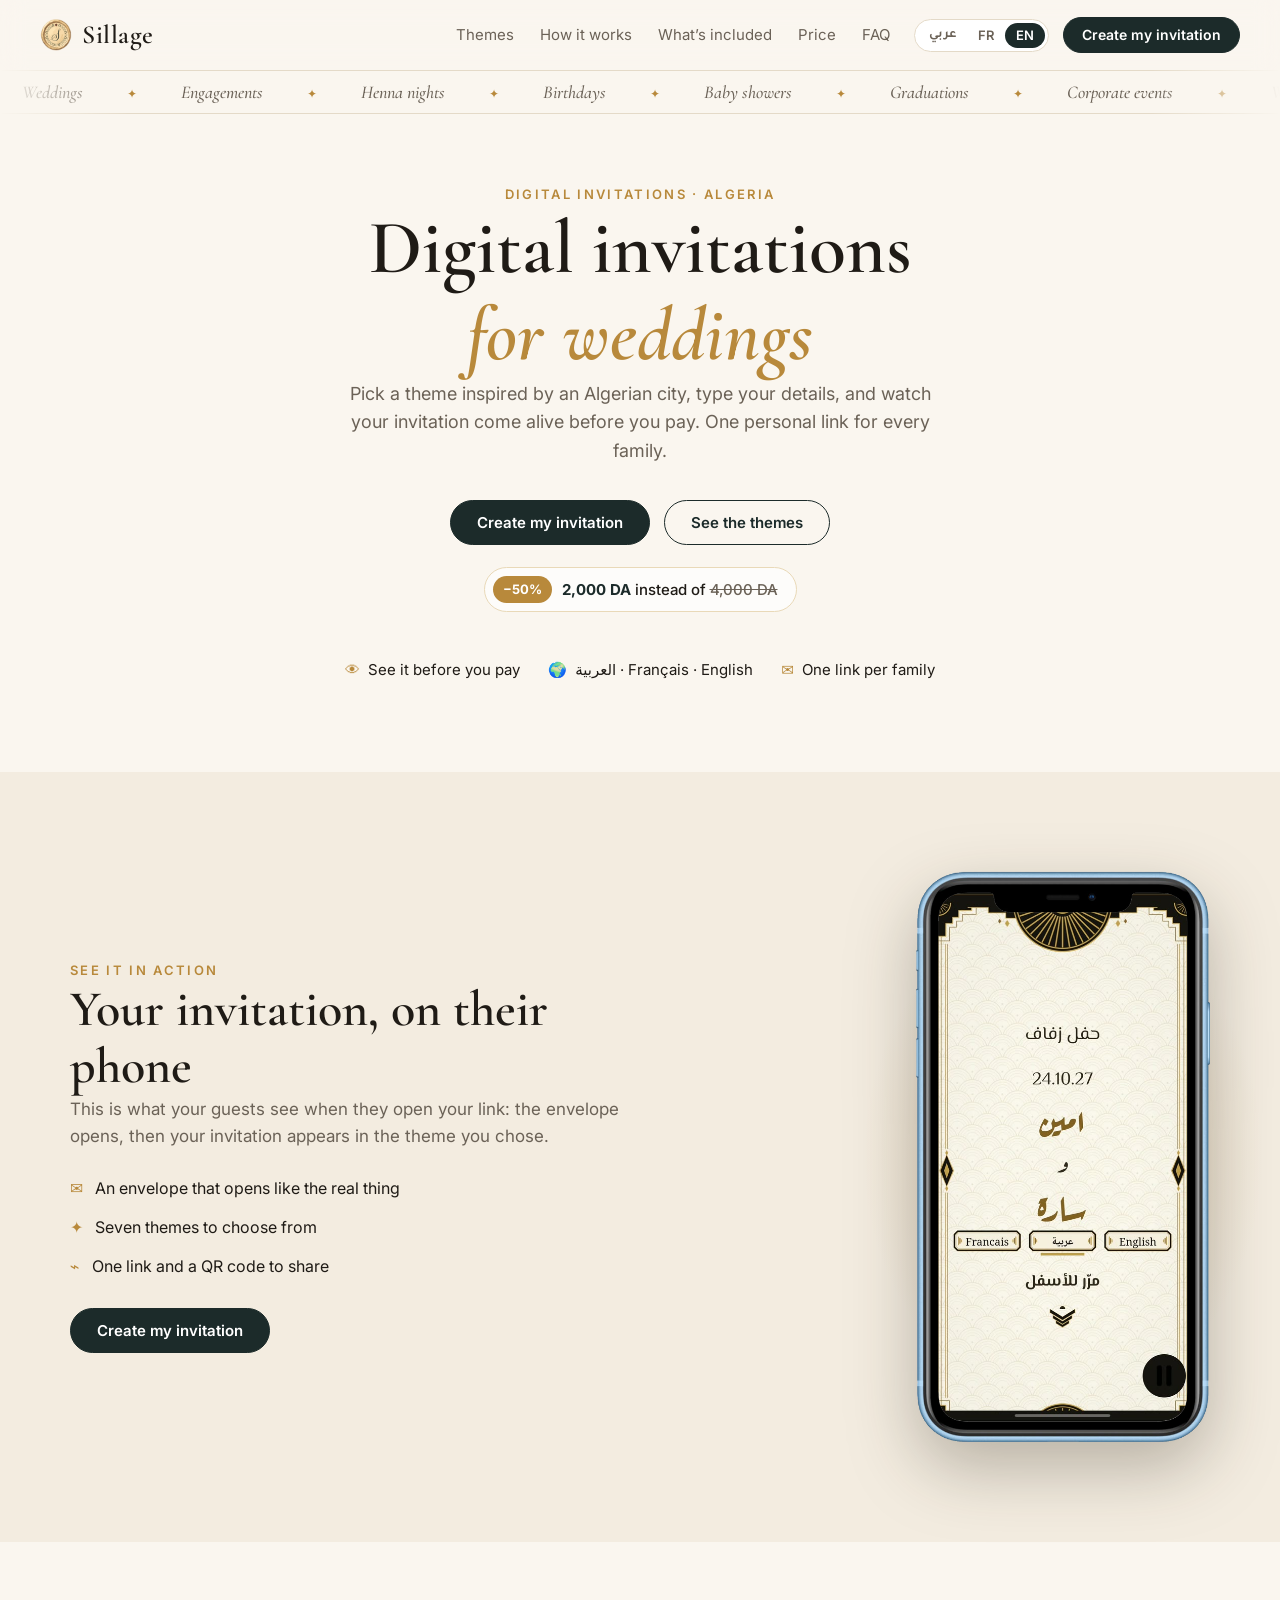
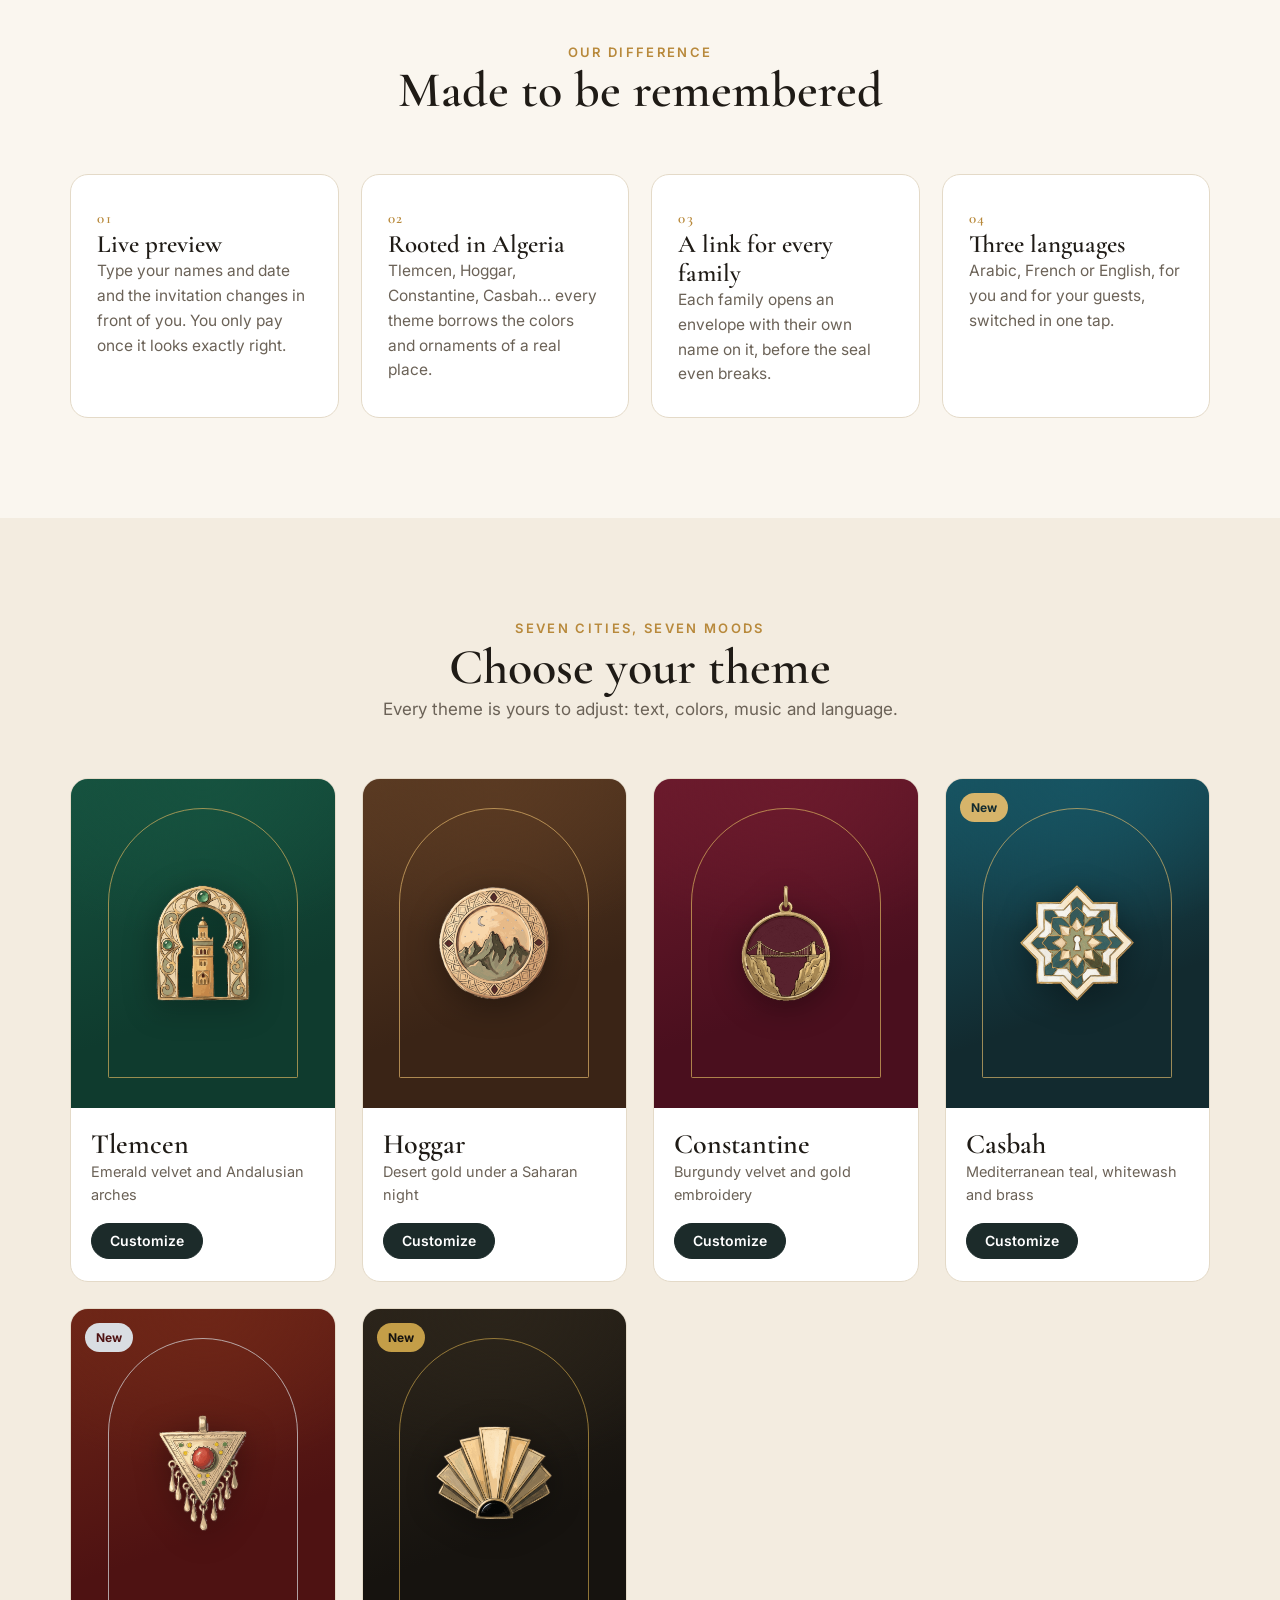
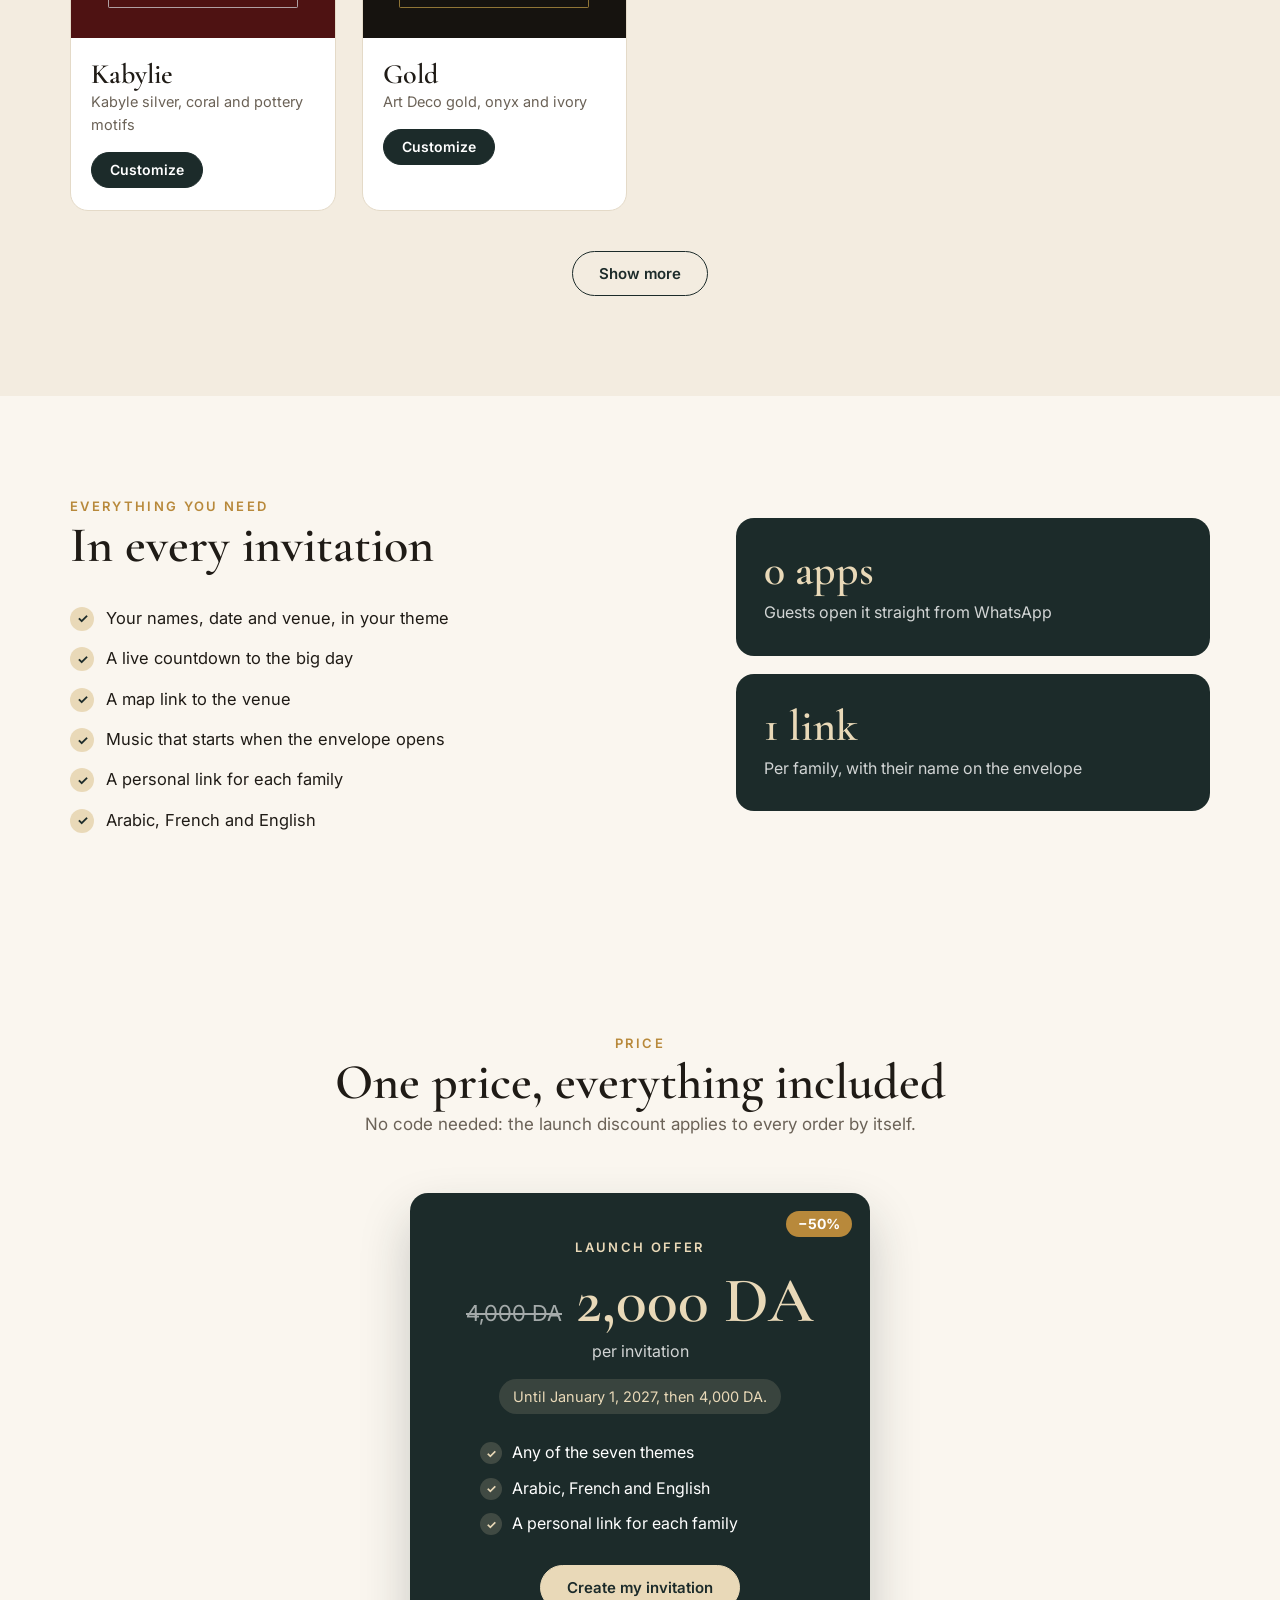
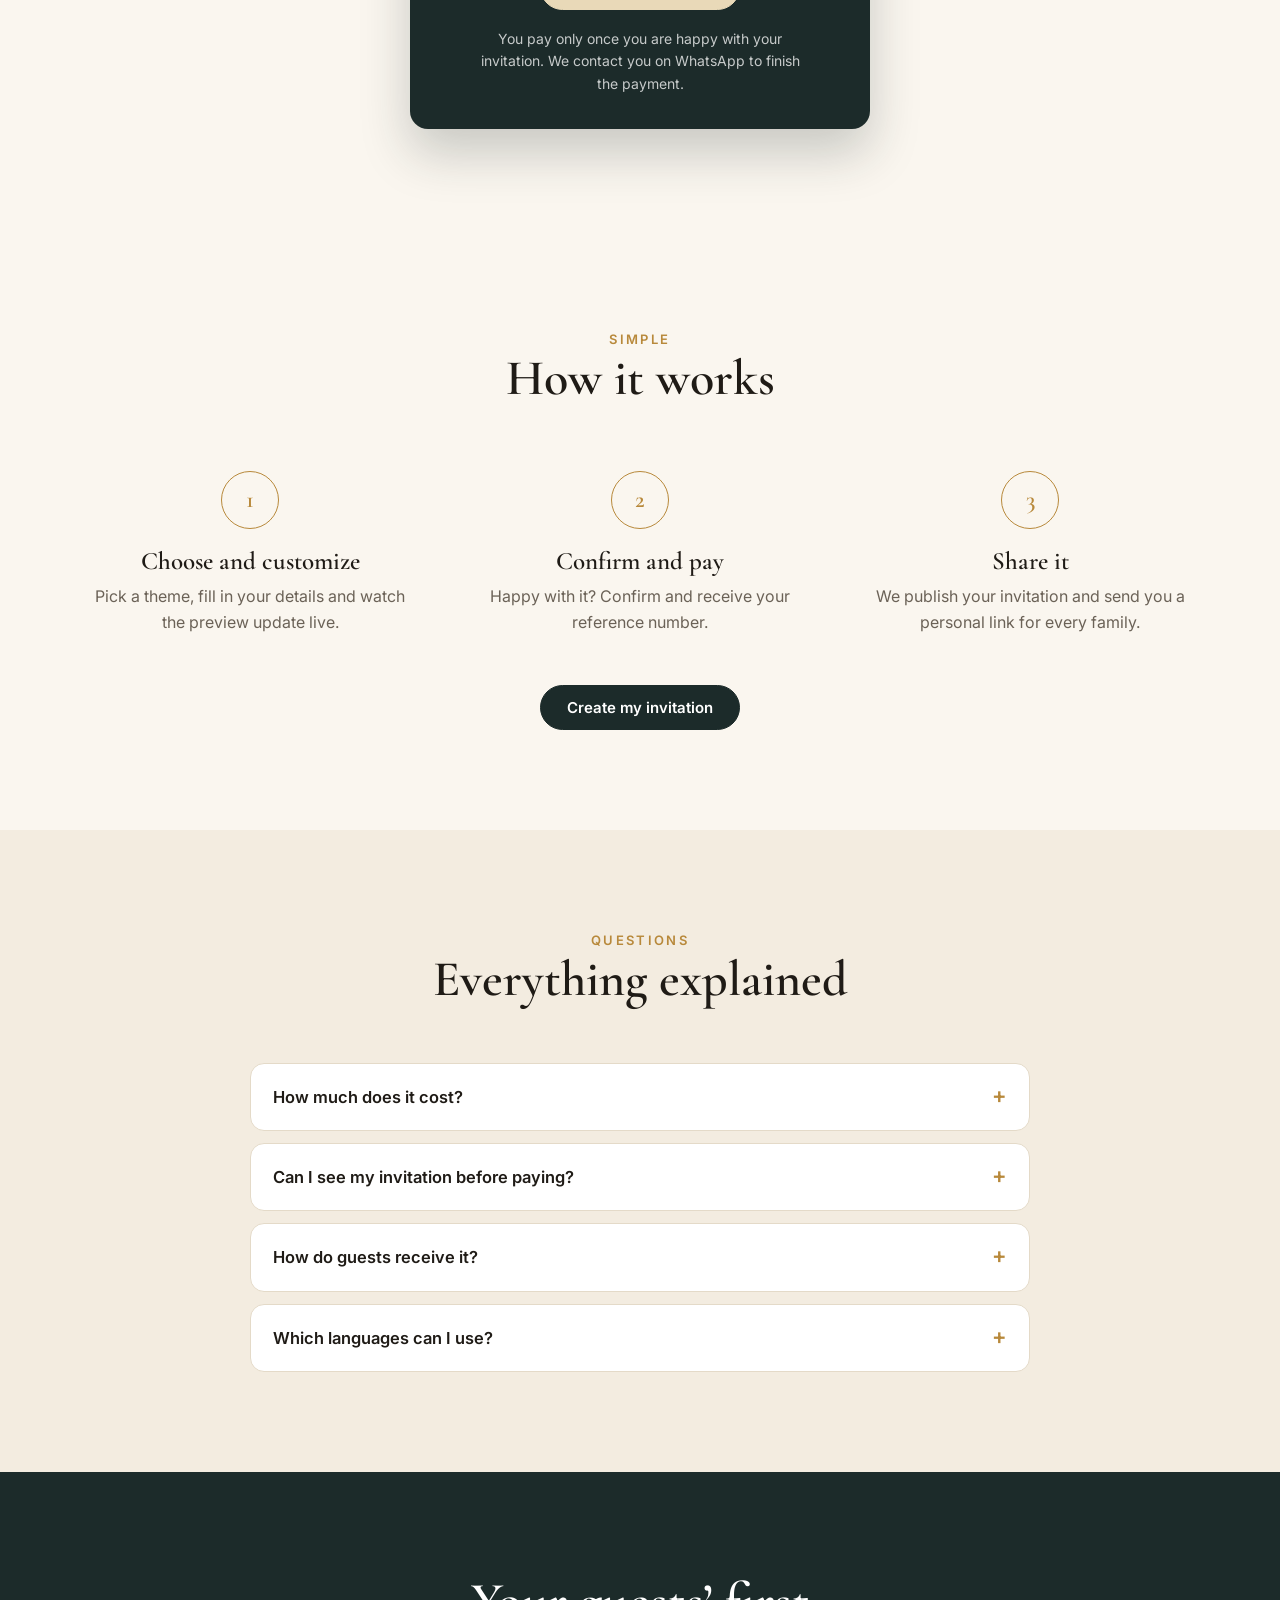
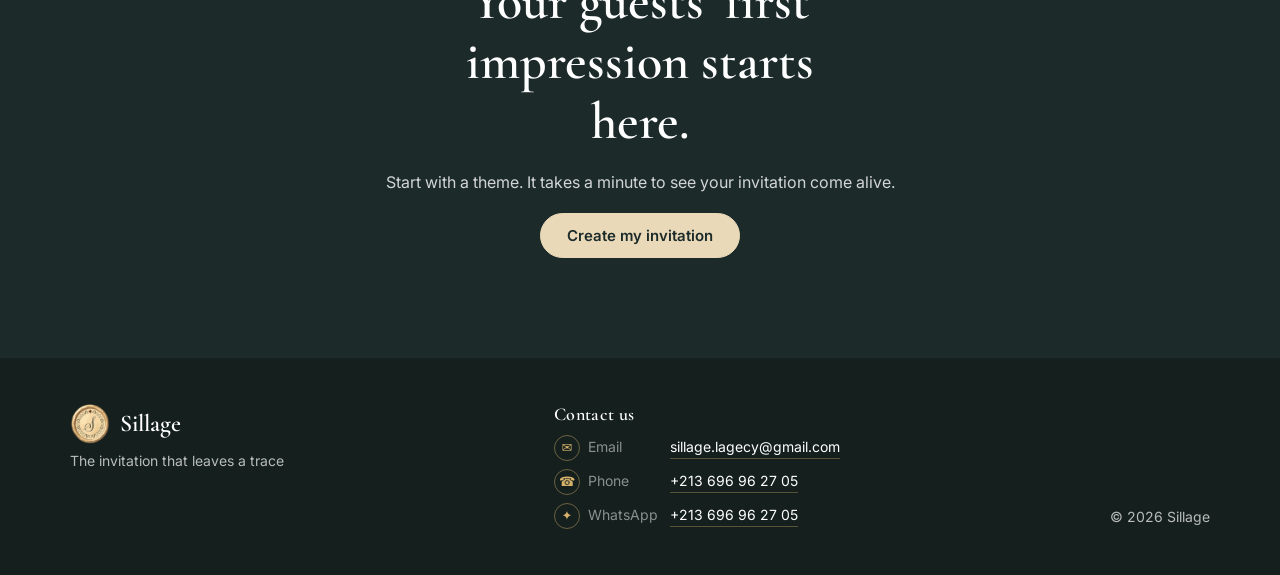
==== commit 66766ff9: "price added" ====
--- a/index.html
+++ b/index.html
@@ -1 +1 @@
-<!DOCTYPE html><html lang="fr"><head><meta charset="utf-8"><meta name="viewport" content="width=device-width, initial-scale=1"><title>Sillage — Invitation de mariage digitale en Algérie | دعوات زفاف إلكترونية</title><meta name="description" content="Créez votre invitation de mariage digitale en Algérie : 7 thèmes inspirés de Tlemcen, du Hoggar, de Constantine, de la Casbah et de la Kabylie, en arabe, français et anglais. Voyez-la avant de payer, puis partagez un lien et un QR code sur WhatsApp."><meta name="keywords" content="invitation mariage digitale Algérie, faire-part numérique, faire-part de mariage en ligne, invitation électronique mariage, carte d'invitation mariage, invitation fiançailles, soirée henné, invitation WhatsApp, QR code invitation, دعوة زفاف إلكترونية, دعوة عرس إلكترونية, بطاقة دعوة زفاف, دعوة خطوبة, دعوات رقمية الجزائر, digital wedding invitation Algeria, online wedding invitation, e-invitation, wedding invitation link, Tlemcen, Hoggar, Constantine, Casbah, Kabylie, Gold, Silver, Sillage"><meta name="author" content="Sillage"><meta name="robots" content="index, follow, max-image-preview:large"><link rel="canonical" href="https://mirakski.github.io/Sillage/"><meta name="theme-color" content="#1c2b2a"><link rel="icon" href="favicon.ico" sizes="any"><link rel="icon" type="image/png" sizes="32x32" href="icons/favicon-32x32.png"><link rel="icon" type="image/png" sizes="16x16" href="icons/favicon-16x16.png"><link rel="apple-touch-icon" sizes="180x180" href="icons/apple-touch-icon.png"><link rel="manifest" href="site.webmanifest"><meta property="og:type" content="website"><meta property="og:site_name" content="Sillage"><meta property="og:url" content="https://mirakski.github.io/Sillage/"><meta property="og:title" content="Sillage — Invitations de mariage digitales en Algérie"><meta property="og:description" content="7 thèmes inspirés de l’Algérie, en arabe, français et anglais. Voyez votre invitation avant de payer, puis partagez un lien et un QR code."><meta property="og:image" content="https://mirakski.github.io/Sillage/icons/og-image.jpg"><meta property="og:image:width" content="1200"><meta property="og:image:height" content="630"><meta property="og:image:alt" content="Sillage, invitations de mariage numériques en Algérie"><meta property="og:locale" content="fr_DZ"><meta property="og:locale:alternate" content="ar_DZ"><meta property="og:locale:alternate" content="en_US"><meta name="twitter:card" content="summary_large_image"><meta name="twitter:title" content="Sillage — Invitations de mariage digitales en Algérie"><meta name="twitter:description" content="7 thèmes inspirés de l’Algérie, en arabe, français et anglais. Voyez votre invitation avant de payer."><meta name="twitter:image" content="https://mirakski.github.io/Sillage/icons/og-image.jpg"><script type="application/ld+json"> { "@context": "https://schema.org", "@graph": [ { "@type": "ProfessionalService", "@id": "https://mirakski.github.io/Sillage/#business", "name": "Sillage", "alternateName": ["Sillage Invitations", "سيلاج"], "description": "Invitations de mariage et d’événements numériques en Algérie, en arabe, français et anglais, avec lien personnel et QR code.", "url": "https://mirakski.github.io/Sillage/", "logo": "https://mirakski.github.io/Sillage/icons/logo-512.png", "image": "https://mirakski.github.io/Sillage/icons/og-image.jpg", "email": "sillage.lagecy@gmail.com", "telephone": "+213696962705", "areaServed": { "@type": "Country", "name": "Algeria" }, "address": { "@type": "PostalAddress", "addressCountry": "DZ" }, "knowsLanguage": ["ar", "fr", "en"], "contactPoint": [{ "@type": "ContactPoint", "contactType": "customer service", "email": "sillage.lagecy@gmail.com", "telephone": "+213696962705", "url": "https://wa.me/213696962705", "availableLanguage": ["Arabic", "French", "English"], "areaServed": "DZ" }] }, { "@type": "WebSite", "@id": "https://mirakski.github.io/Sillage/#website", "url": "https://mirakski.github.io/Sillage/", "name": "Sillage", "inLanguage": ["fr", "ar", "en"], "publisher": { "@id": "https://mirakski.github.io/Sillage/#business" } } ] } </script><link rel="preconnect" href="https://fonts.googleapis.com"><link rel="preconnect" href="https://fonts.gstatic.com" crossorigin><link href="https://fonts.googleapis.com/css2?family=Amiri:wght@400;700&family=Cormorant+Garamond:ital,wght@0,500;0,600;1,500;1,600&family=Inter:wght@400;500;600&family=Tajawal:wght@400;500;700&display=swap" rel="stylesheet"><link rel="stylesheet" href="css/sillage-site.css"><link rel="stylesheet" href="css/sillage-editor.css"></head><body><div id="app"><div class="sl-seo"><img src="icons/logo-512.png" alt="Sillage" width="120" height="120"><h1>Sillage — invitations de mariage digitales en Algérie</h1><p>Choisissez un thème inspiré d’une ville d’Algérie (Tlemcen, Hoggar, Constantine, Casbah, Kabylie, Gold ou Silver), saisissez les détails de votre mariage, de vos fiançailles ou de votre soirée henné, et voyez votre faire-part numérique prendre vie avant de payer. Vos invités le reçoivent par un lien ou un QR code sur WhatsApp, en arabe, en français ou en anglais.</p><p lang="ar" dir="rtl">سيلاج: دعوات زفاف إلكترونية في الجزائر، بتصاميم مستوحاة من تلمسان والهقار وقسنطينة والقصبة والقبائل، بالعربية والفرنسية والإنجليزية، مع رابط ورمز QR لكل عائلة.</p><p lang="en">Sillage: digital wedding invitations from Algeria, in Arabic, French and English, shared by link or QR code.</p><p class="sl-seo__contact"><a href="mailto:sillage.lagecy@gmail.com">sillage.lagecy@gmail.com</a> · <a href="tel:+213696962705" dir="ltr">+213 696 96 27 05</a> · <a href="https://wa.me/213696962705">WhatsApp</a></p></div></div><script src="js/site-config.js"></script><script src="js/sillage-editor.js"></script><script src="js/sillage-site.js"></script><script>Sillage.build(document.getElementById('app'),SILLAGE_CONFIG,{onLanguageChange(lang){},onViewChange(view,theme){}});</script></body></html>+<!doctype html> <html lang="fr"> <head> <meta charset="utf-8"> <meta name="viewport" content="width=device-width,initial-scale=1"> <title>Sillage — Invitation de mariage digitale en Algérie | دعوات زفاف إلكترونية</title> <meta name="description" content="Créez votre invitation de mariage digitale en Algérie : 7 thèmes inspirés de Tlemcen, du Hoggar, de Constantine, de la Casbah et de la Kabylie, en arabe, français et anglais. Voyez-la avant de payer, puis partagez un lien et un QR code sur WhatsApp."> <meta name="keywords" content="invitation mariage digitale Algérie, faire-part numérique, faire-part de mariage en ligne, invitation électronique mariage, carte d'invitation mariage, invitation fiançailles, soirée henné, invitation WhatsApp, QR code invitation, دعوة زفاف إلكترونية, دعوة عرس إلكترونية, بطاقة دعوة زفاف, دعوة خطوبة, دعوات رقمية الجزائر, digital wedding invitation Algeria, online wedding invitation, e-invitation, wedding invitation link, Tlemcen, Hoggar, Constantine, Casbah, Kabylie, Gold, Silver, Sillage"> <meta name="author" content="Sillage"> <meta name="robots" content="index, follow, max-image-preview:large"> <link rel="canonical" href="https://sillage-inv.art/"> <meta name="theme-color" content="#1c2b2a"> <link rel="icon" href="favicon.ico" sizes="any"> <link rel="icon" type="image/png" sizes="32x32" href="icons/favicon-32x32.png"> <link rel="icon" type="image/png" sizes="16x16" href="icons/favicon-16x16.png"> <link rel="apple-touch-icon" sizes="180x180" href="icons/apple-touch-icon.png"> <link rel="manifest" href="site.webmanifest"> <meta property="og:type" content="website"> <meta property="og:site_name" content="Sillage"> <meta property="og:url" content="https://sillage-inv.art/"> <meta property="og:title" content="Sillage — Invitations de mariage digitales en Algérie"> <meta property="og:description" content="7 thèmes inspirés de l’Algérie, en arabe, français et anglais. Voyez votre invitation avant de payer, puis partagez un lien et un QR code."> <meta property="og:image" content="https://mirakski.github.io/Sillage/icons/og-image.jpg"> <meta property="og:image:width" content="1200"> <meta property="og:image:height" content="630"> <meta property="og:image:alt" content="Sillage, invitations de mariage numériques en Algérie"> <meta property="og:locale" content="fr_DZ"> <meta property="og:locale:alternate" content="ar_DZ"> <meta property="og:locale:alternate" content="en_US"> <meta name="twitter:card" content="summary_large_image"> <meta name="twitter:title" content="Sillage — Invitations de mariage digitales en Algérie"> <meta name="twitter:description" content="7 thèmes inspirés de l’Algérie, en arabe, français et anglais. Voyez votre invitation avant de payer."> <meta name="twitter:image" content="https://mirakski.github.io/Sillage/icons/og-image.jpg"> <script type="application/ld+json"> { "@context": "https://schema.org", "@graph": [ { "@type": "ProfessionalService", "@id": "https://mirakski.github.io/Sillage/#business", "name": "Sillage", "alternateName": ["Sillage Invitations", "سيلاج"], "description": "Invitations de mariage et d’événements numériques en Algérie, en arabe, français et anglais, avec lien personnel et QR code.", "url": "https://sillage-inv.art/", "logo": "https://mirakski.github.io/Sillage/icons/logo-512.png", "image": "https://mirakski.github.io/Sillage/icons/og-image.jpg", "email": "sillage.legacy@gmail.com", "telephone": "+213696962705", "areaServed": { "@type": "Country", "name": "Algeria" }, "address": { "@type": "PostalAddress", "addressCountry": "DZ" }, "knowsLanguage": ["ar", "fr", "en"], "makesOffer": { "@type": "Offer", "name": "Invitation numérique Sillage", "price": "2000", "priceCurrency": "DZD", "priceValidUntil": "2027-01-01", "description": "Offre de lancement −50 % : 2000 DA au lieu de 4000 DA, jusqu’au 1er janvier 2027." }, "contactPoint": [ { "@type": "ContactPoint", "contactType": "customer service", "email": "sillage.legacy@gmail.com", "telephone": "+213696962705", "url": "https://wa.me/213696962705", "availableLanguage": ["Arabic", "French", "English"], "areaServed": "DZ" } ] }, { "@type": "WebSite", "@id": "https://mirakski.github.io/Sillage/#website", "url": "https://sillage-inv.art/", "name": "Sillage", "inLanguage": ["fr", "ar", "en"], "publisher": { "@id": "https://mirakski.github.io/Sillage/#business" } } ] } </script> <link rel="preconnect" href="https://fonts.googleapis.com"> <link rel="preconnect" href="https://fonts.gstatic.com" crossorigin> <link href="https://fonts.googleapis.com/css2?family=Amiri:wght@400;700&family=Cormorant+Garamond:ital,wght@0,500;0,600;1,500;1,600&family=Inter:wght@400;500;600&family=Tajawal:wght@400;500;700&display=swap" rel="stylesheet"> <link rel="stylesheet" href="css/sillage-site.css"> <link rel="stylesheet" href="css/sillage-editor.css"> </head> <body> <div id="app"> <div class="sl-seo"> <img src="icons/logo-512.png" alt="Sillage" width="120" height="120"> <h1>Sillage — invitations de mariage digitales en Algérie</h1> <p> Choisissez un thème inspiré d’une ville d’Algérie (Tlemcen, Hoggar, Constantine, Casbah, Kabylie, Gold ou Silver), saisissez les détails de votre mariage, de vos fiançailles ou de votre soirée henné, et voyez votre faire-part numérique prendre vie avant de payer. Vos invités le reçoivent par un lien ou un QR code sur WhatsApp, en arabe, en français ou en anglais. </p> <p lang="ar" dir="rtl"> سيلاج: دعوات زفاف إلكترونية في الجزائر، بتصاميم مستوحاة من تلمسان والهقار وقسنطينة والقصبة والقبائل، بالعربية والفرنسية والإنجليزية، مع رابط ورمز QR لكل عائلة. </p> <p lang="en"> Sillage: digital wedding invitations from Algeria, in Arabic, French and English, shared by link or QR code. </p> <p class="sl-seo__price"> Prix : <s>4 000 DA</s> 2 000 DA par invitation, offre de lancement −50 % jusqu’au 1er janvier 2027. <span lang="ar" dir="rtl">السعر: 2000 دج بدل 4000 دج للدعوة، بخصم 50% حتى 1 جانفي 2027.</span> </p> <p class="sl-seo__contact"> <a href="mailto:sillage.legacy@gmail.com">sillage.legacy@gmail.com</a> · <a href="tel:+213696962705" dir="ltr">+213 696 96 27 05</a> · <a href="https://wa.me/213696962705">WhatsApp</a> </p> </div> </div> <script src="js/site-config.js"></script> <script src="js/sillage-editor.js"></script> <script src="js/sillage-site.js"></script> <script>Sillage.build(document.getElementById("app"),SILLAGE_CONFIG,{onLanguageChange(e){},onViewChange(e,n){}})</script> </body> </html> 
--- a/css/sillage-site.css
+++ b/css/sillage-site.css
@@ -1 +1 @@
-:root{--sl-bg:#faf6ef;--sl-bg-tint:#f3ece0;--sl-ink:#1f1b16;--sl-muted:#6b6257;--sl-gold:#b8893b;--sl-gold-soft:#e9d9b8;--sl-deep:#1c2b2a;--sl-line:#e4dac8;--sl-radius:18px;--sl-shadow:0 10px 30px rgba(40,28,10,.08);--sl-font-head:'Cormorant Garamond','Playfair Display',Georgia,serif;--sl-font-body:'Inter','Source Sans 3',system-ui,sans-serif;--sl-ease:cubic-bezier(.22,.8,.24,1)}:root:lang(ar){--sl-font-head:'Amiri','Noto Naskh Arabic',serif;--sl-font-body:'Tajawal','Noto Sans Arabic',system-ui,sans-serif}.sl-app,.sl-app *{box-sizing:border-box}.sl-app [hidden]{display:none!important}body{margin:0;background:var(--sl-bg)}.sl-app{color:var(--sl-ink);font-family:var(--sl-font-body);line-height:1.6;-webkit-font-smoothing:antialiased}.sl-app img{max-width:100%;display:block}.sl-app h1,.sl-app h2,.sl-app h3{font-family:var(--sl-font-head);font-weight:600;line-height:1.15;margin:0}.sl-app p{margin:0}.sl-container{width:min(1140px,100% - 40px);margin-inline:auto}.sl-container--narrow{width:min(780px,100% - 40px)}.sl-center{display:flex;justify-content:center;margin-top:40px}.sl-btn{display:inline-flex;align-items:center;justify-content:center;gap:8px;padding:14px 26px;border-radius:999px;border:1px solid var(--sl-deep);background:var(--sl-deep);color:#fff;font:600 15px/1 var(--sl-font-body);cursor:pointer;text-decoration:none;white-space:nowrap;transition:transform .25s var(--sl-ease),box-shadow .25s var(--sl-ease),background .25s}.sl-btn:hover{transform:translateY(-2px);box-shadow:0 8px 20px rgba(28,43,42,.25)}.sl-btn:focus-visible,.sl-lang__btn:focus-visible,.sl-faq summary:focus-visible{outline:2px solid var(--sl-gold);outline-offset:3px}.sl-btn--ghost{background:transparent;color:var(--sl-deep)}.sl-btn--ghost:hover{background:var(--sl-deep);color:#fff}.sl-btn--small{padding:10px 18px;font-size:14px}.sl-btn--light{background:var(--sl-gold-soft);border-color:var(--sl-gold-soft);color:var(--sl-deep)}.sl-nav{position:sticky;top:0;z-index:50;background:rgba(250,246,239,.82);backdrop-filter:blur(12px);transition:box-shadow .3s}.sl-nav.is-scrolled{box-shadow:0 1px 0 var(--sl-line),0 6px 20px rgba(0,0,0,.04)}.sl-nav__inner{width:min(1200px,100% - 32px);margin-inline:auto;display:flex;align-items:center;gap:24px;height:70px}.sl-nav__brand{display:flex;align-items:center;gap:10px;font:600 26px/1 var(--sl-font-head);color:var(--sl-ink);text-decoration:none;letter-spacing:.02em}.sl-nav__logo{height:32px;width:auto}.sl-nav__links{display:flex;gap:26px;margin-inline-start:auto}.sl-nav__link{color:var(--sl-muted);text-decoration:none;font-size:15px;transition:color .2s}.sl-nav__link:hover{color:var(--sl-ink)}.sl-nav__actions{display:flex;align-items:center;gap:14px}.sl-nav__burger{display:none;width:40px;height:40px;border:0;background:none;cursor:pointer;padding:10px 8px;flex-direction:column;justify-content:space-between}.sl-nav__burger span{display:block;height:2px;background:var(--sl-ink);border-radius:2px;transition:transform .3s,opacity .3s}.sl-nav.is-open .sl-nav__burger span:nth-child(1){transform:translateY(8px) rotate(45deg)}.sl-nav.is-open .sl-nav__burger span:nth-child(2){opacity:0}.sl-nav.is-open .sl-nav__burger span:nth-child(3){transform:translateY(-8px) rotate(-45deg)}.sl-lang{display:inline-flex;padding:3px;border:1px solid var(--sl-line);border-radius:999px;background:#fff}.sl-lang__btn{border:0;background:none;padding:6px 11px;border-radius:999px;font:600 13px/1 var(--sl-font-body);color:var(--sl-muted);cursor:pointer;transition:background .25s,color .25s}.sl-lang__btn[lang="ar"]{font-family:'Tajawal','Noto Sans Arabic',sans-serif}.sl-lang__btn.is-active{background:var(--sl-deep);color:#fff}.sl-hero{position:relative;overflow:hidden;padding:0 0 90px}.sl-marquee{overflow:hidden;border-block:1px solid var(--sl-line);padding:12px 0;margin-bottom:70px;mask-image:linear-gradient(90deg,transparent,#000 10%,#000 90%,transparent)}.sl-marquee__track{display:flex;width:max-content;animation:sl-marquee 38s linear infinite}[dir="rtl"] .sl-marquee__track{animation-name:sl-marquee-rtl}.sl-marquee__item{padding-inline:22px;font:italic 500 18px/1 var(--sl-font-head);color:var(--sl-muted);white-space:nowrap}.sl-marquee__item::after{content:'✦';color:var(--sl-gold);font-style:normal;font-size:12px;margin-inline-start:44px}@keyframes sl-marquee{to{transform:translateX(-50%)}}@keyframes sl-marquee-rtl{to{transform:translateX(50%)}}.sl-hero__inner{text-align:center;display:flex;flex-direction:column;align-items:center}.sl-eyebrow{font-size:13px;letter-spacing:.18em;text-transform:uppercase;color:var(--sl-gold);font-weight:600;margin-bottom:14px}:lang(ar) .sl-eyebrow{letter-spacing:0;font-size:15px}.sl-hero__title{font-size:clamp(36px,6.2vw,76px)}.sl-hero__line{display:block}.sl-hero__word{display:block;min-height:1.15em;color:var(--sl-gold);font-style:italic;transition:opacity .35s var(--sl-ease),transform .35s var(--sl-ease)}:lang(ar) .sl-hero__word{font-style:normal}.sl-hero__word.is-out{opacity:0;transform:translateY(12px)}.sl-hero__lead{max-width:620px;margin-top:22px;font-size:18px;color:var(--sl-muted)}.sl-hero__ctas{display:flex;flex-wrap:wrap;justify-content:center;gap:14px;margin-top:34px}.sl-hero__highlights{list-style:none;padding:0;margin:46px 0 0;display:flex;flex-wrap:wrap;justify-content:center;gap:12px 28px;color:var(--sl-ink);font-size:15px}.sl-hero__highlights li{display:flex;align-items:center;gap:8px}.sl-hero__icon{color:var(--sl-gold)}.sl-section{padding:100px 0}.sl-section--tint{background:var(--sl-bg-tint)}.sl-head{text-align:center;max-width:680px;margin:0 auto 54px}.sl-title{font-size:clamp(32px,4.4vw,50px)}.sl-lead{margin-top:14px;color:var(--sl-muted);font-size:17px}.sl-features{display:grid;grid-template-columns:repeat(auto-fit,minmax(240px,1fr));gap:22px}.sl-feature{background:#fff;border:1px solid var(--sl-line);border-radius:var(--sl-radius);padding:30px 26px;transition:transform .35s var(--sl-ease),box-shadow .35s var(--sl-ease)}.sl-feature:hover{transform:translateY(-4px);box-shadow:var(--sl-shadow)}.sl-feature__num{font:600 15px/1 var(--sl-font-head);color:var(--sl-gold);letter-spacing:.1em}.sl-feature__title{font-size:25px;margin:14px 0 10px}.sl-feature__text{color:var(--sl-muted);font-size:15.5px}.sl-feature__note{margin-top:14px;font-size:13px;font-weight:600;color:var(--sl-gold)}.sl-themes{display:grid;grid-template-columns:repeat(auto-fill,minmax(260px,1fr));gap:26px}.sl-theme{--card-bg:#1c2b2a;--card-surface:#2b403e;--card-accent:#d6b46a;--card-ink:#f6f0e4;background:#fff;border-radius:var(--sl-radius);overflow:hidden;border:1px solid var(--sl-line);transition:transform .4s var(--sl-ease),box-shadow .4s var(--sl-ease)}.sl-theme:hover{transform:translateY(-6px);box-shadow:0 18px 40px rgba(30,20,5,.14)}.sl-theme__thumb{position:relative;aspect-ratio:4 / 5;display:grid;place-items:center;overflow:hidden;background:radial-gradient(120% 70% at 50% 0,var(--card-surface),transparent 70%),linear-gradient(160deg,var(--card-surface),var(--card-bg) 65%)}.sl-theme__thumb::before{content:'';position:absolute;inset:9% 14%;border:1.5px solid var(--card-accent);border-radius:999px 999px 14px 14px;opacity:.7}.sl-theme__thumb img{width:100%;height:100%;object-fit:cover;transition:transform .6s var(--sl-ease)}.sl-theme:hover .sl-theme__thumb img{transform:scale(1.04)}.sl-theme__monogram{position:relative;font:italic 600 92px/1 var(--sl-font-head);color:var(--card-accent);text-shadow:0 4px 18px rgba(0,0,0,.35)}.sl-theme__thumb .sl-theme__icon{position:relative;width:50%;max-width:190px;height:auto;aspect-ratio:1;object-fit:contain;filter:drop-shadow(0 6px 16px rgba(0,0,0,.35))}.sl-theme:hover .sl-theme__thumb .sl-theme__icon{transform:scale(1.06)}.sl-theme__badge{position:absolute;top:14px;inset-inline-start:14px;background:var(--card-accent);color:var(--card-bg);font-size:12px;font-weight:700;padding:5px 11px;border-radius:999px}.sl-theme__body{padding:20px 20px 22px}.sl-theme__name{font-size:28px}.sl-theme__tagline{color:var(--sl-muted);font-size:14.5px;margin-top:4px}.sl-theme__price{margin-top:10px;font-size:14px;color:var(--sl-muted)}.sl-theme__price strong{color:var(--sl-ink);font-size:17px}.sl-theme__actions{display:flex;flex-wrap:wrap;gap:10px;margin-top:16px}.sl-included{display:grid;grid-template-columns:1.3fr 1fr;gap:50px;align-items:center}.sl-included .sl-head{text-align:start;margin:0 0 30px}.sl-checklist{list-style:none;padding:0;margin:0;display:grid;gap:14px}.sl-checklist li{display:flex;gap:12px;align-items:flex-start;font-size:16.5px}.sl-checklist li::before{content:'✓';flex:none;width:24px;height:24px;border-radius:50%;background:var(--sl-gold-soft);color:var(--sl-deep);display:grid;place-items:center;font-size:13px;font-weight:700;margin-top:2px}.sl-included__cards{display:grid;gap:18px}.sl-stat{background:var(--sl-deep);color:#fff;border-radius:var(--sl-radius);padding:30px 28px}.sl-stat__big{display:block;font:600 44px/1 var(--sl-font-head);color:var(--sl-gold-soft)}.sl-stat__small{display:block;margin-top:8px;opacity:.8}.sl-reviews{display:grid;grid-template-columns:repeat(auto-fit,minmax(260px,1fr));gap:22px}.sl-review{margin:0;background:#fff;border-radius:var(--sl-radius);padding:26px;border:1px solid var(--sl-line)}.sl-review__stars{color:var(--sl-gold);letter-spacing:2px}.sl-review blockquote{margin:12px 0 16px;font-size:16px}.sl-review figcaption{font-weight:600;font-size:14px}.sl-review figcaption span{color:var(--sl-muted);font-weight:400}.sl-steps{list-style:none;padding:0;margin:0;display:grid;grid-template-columns:repeat(3,1fr);gap:30px;counter-reset:none}.sl-step{text-align:center;padding:10px 14px}.sl-step__num{display:inline-grid;place-items:center;width:58px;height:58px;border-radius:50%;border:1.5px solid var(--sl-gold);font:600 24px/1 var(--sl-font-head);color:var(--sl-gold);margin-bottom:18px}.sl-step h3{font-size:25px;margin-bottom:8px}.sl-step p{color:var(--sl-muted)}.sl-faq{display:grid;gap:12px}.sl-faq__item{background:#fff;border:1px solid var(--sl-line);border-radius:14px;padding:0 22px}.sl-faq summary{list-style:none;cursor:pointer;padding:20px 0;font-weight:600;font-size:16.5px;display:flex;justify-content:space-between;gap:16px}.sl-faq summary::-webkit-details-marker{display:none}.sl-faq summary::after{content:'+';color:var(--sl-gold);font-size:22px;line-height:1;transition:transform .3s var(--sl-ease)}.sl-faq__item[open] summary::after{transform:rotate(45deg)}.sl-faq__item p{padding:0 0 20px;color:var(--sl-muted)}.sl-cta{background:var(--sl-deep);color:#fff;padding:100px 0;text-align:center}.sl-cta__inner{display:flex;flex-direction:column;align-items:center;gap:18px}.sl-cta__title{font-size:clamp(30px,4.5vw,52px);max-width:18ch}.sl-cta__lead{opacity:.8;max-width:520px;margin-bottom:10px}.sl-footer{background:#141f1e;color:rgba(255,255,255,.7);padding:46px 0;font-size:14px}.sl-footer__inner{display:flex;flex-wrap:wrap;gap:24px;justify-content:space-between;align-items:center}.sl-footer__inner{align-items:flex-start}.sl-footer__brand{font:600 24px/1 var(--sl-font-head);color:#fff;display:flex;align-items:center;gap:10px;margin-bottom:6px}.sl-footer__logo{width:40px;height:40px}.sl-footer__about p{margin:6px 0 0}.sl-footer__contact ul{list-style:none;margin:8px 0 0;padding:0;display:grid;gap:8px}.sl-footer__contact li{display:flex;align-items:center;gap:8px;flex-wrap:wrap}.sl-footer__title{font:600 18px/1.2 var(--sl-font-head);color:#fff;letter-spacing:.02em}.sl-footer__icon{width:26px;height:26px;border-radius:50%;border:1px solid rgba(214,178,106,.45);color:#d6b26a;display:inline-flex;align-items:center;justify-content:center;font-size:13px;flex:none}.sl-footer__label{color:rgba(255,255,255,.5);min-width:74px}.sl-footer__contact a{color:#fff;text-decoration:none;border-bottom:1px solid rgba(214,178,106,.35);transition:color .2s,border-color .2s}.sl-footer__contact a:hover{color:#d6b26a;border-color:#d6b26a}.sl-footer__copy{align-self:flex-end;margin:0}@media (max-width:640px){.sl-footer__inner{flex-direction:column;gap:22px}.sl-footer__copy{align-self:auto}}.sl-seo{max-width:680px;margin:0 auto;padding:80px 24px;text-align:center;color:#6b6257;font:16px/1.7 Inter,system-ui,sans-serif}.sl-seo img{width:96px;height:96px}.sl-seo h1{font:600 34px/1.2 'Cormorant Garamond',Georgia,serif;color:#1c2b2a;margin:16px 0}.sl-seo a{color:#1c2b2a}.sl-footer__links{display:flex;gap:20px}.sl-footer__links a{color:inherit;text-decoration:none}.sl-footer__links a:hover{color:#fff}.sl-view--editor{min-height:100vh;display:flex;flex-direction:column}.sl-editor__bar{position:sticky;top:0;z-index:50;display:flex;align-items:center;gap:16px;height:64px;padding-inline:20px;background:rgba(250,246,239,.9);backdrop-filter:blur(12px);border-bottom:1px solid var(--sl-line)}.sl-editor__back{display:inline-flex;align-items:center;gap:8px;border:0;background:none;font:600 15px/1 var(--sl-font-body);color:var(--sl-ink);cursor:pointer;padding:8px 4px}.sl-editor__arrow{transition:transform .25s var(--sl-ease)}[dir="rtl"] .sl-editor__arrow{transform:scaleX(-1)}.sl-editor__back:hover .sl-editor__arrow{transform:translateX(-3px)}[dir="rtl"] .sl-editor__back:hover .sl-editor__arrow{transform:scaleX(-1) translateX(-3px)}.sl-editor__brand{font:600 22px/1 var(--sl-font-head);margin-inline:auto}.sl-editor__brand span{color:var(--sl-gold)}.sl-editor__mount{flex:1;view-transition-name:sl-stage}.sl-editor__placeholder{min-height:calc(100vh - 64px);display:flex;flex-direction:column;align-items:center;justify-content:center;text-align:center;gap:12px;padding:40px 20px;color:var(--sl-muted)}.sl-reveal{opacity:0;transform:translateY(22px);transition:opacity .7s var(--sl-ease) var(--d,0ms),transform .7s var(--sl-ease) var(--d,0ms)}.sl-reveal.is-in{opacity:1;transform:none}::view-transition-old(root),::view-transition-new(root){animation-duration:.35s;animation-timing-function:var(--sl-ease)}::view-transition-group(sl-stage){animation-duration:.55s;animation-timing-function:var(--sl-ease)}@media (max-width:900px){.sl-included{grid-template-columns:1fr}.sl-steps{grid-template-columns:1fr}}@media (max-width:820px){.sl-nav__burger{display:flex}.sl-nav__actions .sl-btn{display:none}.sl-nav__actions{margin-inline-start:auto}.sl-nav__links{position:absolute;top:70px;inset-inline:0;flex-direction:column;gap:0;margin:0;background:var(--sl-bg);border-bottom:1px solid var(--sl-line);max-height:0;overflow:hidden;transition:max-height .35s var(--sl-ease)}.sl-nav__link{padding:16px 24px;border-top:1px solid var(--sl-line)}.sl-nav.is-open .sl-nav__links{max-height:360px}.sl-section{padding:70px 0}.sl-marquee{margin-bottom:48px}}@media (prefers-reduced-motion:reduce){.sl-app *,.sl-app *::before,.sl-app *::after{animation:none!important;transition:none!important}.sl-reveal{opacity:1;transform:none}}.sl-showcase__inner{display:grid;grid-template-columns:minmax(0,1fr) auto;align-items:center;gap:clamp(32px,6vw,96px)}.sl-showcase .sl-head{text-align:start;margin:0 0 26px;max-width:560px}.sl-showcase__points{list-style:none;padding:0;margin:0;display:grid;gap:14px;max-width:520px}.sl-showcase__points li{display:flex;gap:12px;align-items:flex-start;font-size:16px;line-height:1.55}.sl-showcase__icon{color:var(--sl-gold);flex:none;line-height:1.55}.sl-showcase__cta{margin-top:30px}.sl-showcase__media{display:flex;justify-content:center;position:relative;isolation:isolate}.sl-showcase__media::before{content:'';position:absolute;inset:6% -18%;z-index:-1;pointer-events:none;background:radial-gradient(closest-side,color-mix(in srgb,var(--sl-gold) 26%,transparent),transparent)}.sl-phone{position:relative;width:clamp(230px,23vw,300px);aspect-ratio:1080/2090;filter:drop-shadow(0 26px 34px rgba(30,20,8,.28));cursor:pointer;-webkit-tap-highlight-color:transparent;user-select:none;-webkit-user-select:none}.sl-phone__screen{position:absolute;left:7.407%;top:3.541%;width:85.093%;height:92.919%;border-radius:10.12%/4.79%;overflow:hidden;background:#14110d;transform:translateZ(0)}.sl-phone__video{display:block;width:100%;height:100%;object-fit:cover;object-position:50% 50%}.sl-phone__frame{position:absolute;inset:0;width:100%;height:100%;max-width:none;pointer-events:none}@media (max-width:820px){.sl-showcase__inner{grid-template-columns:minmax(0,1fr);justify-items:center;gap:0}.sl-showcase__text{display:contents}.sl-showcase .sl-head{order:1;text-align:center;margin:0 auto 30px}.sl-showcase__media{order:2;margin-bottom:34px}.sl-showcase__points{order:3;justify-self:center}.sl-showcase__cta{order:4;margin-top:26px}.sl-phone{width:min(64vw,270px)}}+:root{--sl-bg:#faf6ef;--sl-bg-tint:#f3ece0;--sl-ink:#1f1b16;--sl-muted:#6b6257;--sl-gold:#b8893b;--sl-gold-soft:#e9d9b8;--sl-deep:#1c2b2a;--sl-line:#e4dac8;--sl-radius:18px;--sl-shadow:0 10px 30px rgba(40, 28, 10, 0.08);--sl-font-head:"Cormorant Garamond","Playfair Display",Georgia,serif;--sl-font-body:"Inter","Source Sans 3",system-ui,sans-serif;--sl-ease:cubic-bezier(0.22, 0.8, 0.24, 1)}:root:lang(ar){--sl-font-head:"Amiri","Noto Naskh Arabic",serif;--sl-font-body:"Tajawal","Noto Sans Arabic",system-ui,sans-serif}.sl-app,.sl-app *{box-sizing:border-box}.sl-app [hidden]{display:none!important}body{margin:0;background:var(--sl-bg)}.sl-app{color:var(--sl-ink);font-family:var(--sl-font-body);line-height:1.6;-webkit-font-smoothing:antialiased}.sl-app img{max-width:100%;display:block}.sl-app h1,.sl-app h2,.sl-app h3{font-family:var(--sl-font-head);font-weight:600;line-height:1.15;margin:0}.sl-app p{margin:0}.sl-container{width:min(1140px,100% - 40px);margin-inline:auto}.sl-container--narrow{width:min(780px,100% - 40px)}.sl-center{display:flex;justify-content:center;margin-top:40px}.sl-btn{display:inline-flex;align-items:center;justify-content:center;gap:8px;padding:14px 26px;border-radius:999px;border:1px solid var(--sl-deep);background:var(--sl-deep);color:#fff;font:600 15px/1 var(--sl-font-body);cursor:pointer;text-decoration:none;white-space:nowrap;transition:transform .25s var(--sl-ease),box-shadow .25s var(--sl-ease),background .25s}.sl-btn:hover{transform:translateY(-2px);box-shadow:0 8px 20px rgba(28,43,42,.25)}.sl-btn:focus-visible,.sl-faq summary:focus-visible,.sl-lang__btn:focus-visible{outline:2px solid var(--sl-gold);outline-offset:3px}.sl-btn--ghost{background:0 0;color:var(--sl-deep)}.sl-btn--ghost:hover{background:var(--sl-deep);color:#fff}.sl-btn--small{padding:10px 18px;font-size:14px}.sl-btn--light{background:var(--sl-gold-soft);border-color:var(--sl-gold-soft);color:var(--sl-deep)}.sl-nav{position:sticky;top:0;z-index:50;background:rgba(250,246,239,.82);backdrop-filter:blur(12px);transition:box-shadow .3s}.sl-nav.is-scrolled{box-shadow:0 1px 0 var(--sl-line),0 6px 20px rgba(0,0,0,.04)}.sl-nav__inner{width:min(1200px,100% - 32px);margin-inline:auto;display:flex;align-items:center;gap:24px;height:70px}.sl-nav__brand{display:flex;align-items:center;gap:10px;font:600 26px/1 var(--sl-font-head);color:var(--sl-ink);text-decoration:none;letter-spacing:.02em}.sl-nav__logo{height:32px;width:auto}.sl-nav__links{display:flex;gap:26px;margin-inline-start:auto}.sl-nav__link{color:var(--sl-muted);text-decoration:none;font-size:15px;transition:color .2s}.sl-nav__link:hover{color:var(--sl-ink)}.sl-nav__actions{display:flex;align-items:center;gap:14px}.sl-nav__burger{display:none;width:40px;height:40px;border:0;background:0 0;cursor:pointer;padding:10px 8px;flex-direction:column;justify-content:space-between}.sl-nav__burger span{display:block;height:2px;background:var(--sl-ink);border-radius:2px;transition:transform .3s,opacity .3s}.sl-nav.is-open .sl-nav__burger span:first-child{transform:translateY(8px) rotate(45deg)}.sl-nav.is-open .sl-nav__burger span:nth-child(2){opacity:0}.sl-nav.is-open .sl-nav__burger span:nth-child(3){transform:translateY(-8px) rotate(-45deg)}.sl-lang{display:inline-flex;padding:3px;border:1px solid var(--sl-line);border-radius:999px;background:#fff}.sl-lang__btn{border:0;background:0 0;padding:6px 11px;border-radius:999px;font:600 13px/1 var(--sl-font-body);color:var(--sl-muted);cursor:pointer;transition:background .25s,color .25s}.sl-lang__btn[lang=ar]{font-family:Tajawal,"Noto Sans Arabic",sans-serif}.sl-lang__btn.is-active{background:var(--sl-deep);color:#fff}.sl-hero{position:relative;overflow:hidden;padding:0 0 90px}.sl-marquee{overflow:hidden;border-block:1px solid var(--sl-line);padding:12px 0;margin-bottom:70px;mask-image:linear-gradient(90deg,transparent,#000 10%,#000 90%,transparent)}.sl-marquee__track{display:flex;width:max-content;animation:sl-marquee 38s linear infinite}[dir=rtl] .sl-marquee__track{animation-name:sl-marquee-rtl}.sl-marquee__item{padding-inline:22px;font:italic 500 18px/1 var(--sl-font-head);color:var(--sl-muted);white-space:nowrap}.sl-marquee__item::after{content:"✦";color:var(--sl-gold);font-style:normal;font-size:12px;margin-inline-start:44px}@keyframes sl-marquee{to{transform:translateX(-50%)}}@keyframes sl-marquee-rtl{to{transform:translateX(50%)}}.sl-hero__inner{text-align:center;display:flex;flex-direction:column;align-items:center}.sl-eyebrow{font-size:13px;letter-spacing:.18em;text-transform:uppercase;color:var(--sl-gold);font-weight:600;margin-bottom:14px}:lang(ar) .sl-eyebrow{letter-spacing:0;font-size:15px}.sl-hero__title{font-size:clamp(36px, 6.2vw, 76px)}.sl-hero__line{display:block}.sl-hero__word{display:block;min-height:1.15em;color:var(--sl-gold);font-style:italic;transition:opacity .35s var(--sl-ease),transform .35s var(--sl-ease)}:lang(ar) .sl-hero__word{font-style:normal}.sl-hero__word.is-out{opacity:0;transform:translateY(12px)}.sl-hero__lead{max-width:620px;margin-top:22px;font-size:18px;color:var(--sl-muted)}.sl-hero__ctas{display:flex;flex-wrap:wrap;justify-content:center;gap:14px;margin-top:34px}.sl-hero__highlights{list-style:none;padding:0;margin:46px 0 0;display:flex;flex-wrap:wrap;justify-content:center;gap:12px 28px;color:var(--sl-ink);font-size:15px}.sl-hero__highlights li{display:flex;align-items:center;gap:8px}.sl-hero__icon{color:var(--sl-gold)}.sl-section{padding:100px 0}.sl-section--tint{background:var(--sl-bg-tint)}.sl-head{text-align:center;max-width:680px;margin:0 auto 54px}.sl-title{font-size:clamp(32px, 4.4vw, 50px)}.sl-lead{margin-top:14px;color:var(--sl-muted);font-size:17px}.sl-features{display:grid;grid-template-columns:repeat(auto-fit,minmax(240px,1fr));gap:22px}.sl-feature{background:#fff;border:1px solid var(--sl-line);border-radius:var(--sl-radius);padding:30px 26px;transition:transform .35s var(--sl-ease),box-shadow .35s var(--sl-ease)}.sl-feature:hover{transform:translateY(-4px);box-shadow:var(--sl-shadow)}.sl-feature__num{font:600 15px/1 var(--sl-font-head);color:var(--sl-gold);letter-spacing:.1em}.sl-feature__title{font-size:25px;margin:14px 0 10px}.sl-feature__text{color:var(--sl-muted);font-size:15.5px}.sl-feature__note{margin-top:14px;font-size:13px;font-weight:600;color:var(--sl-gold)}.sl-themes{display:grid;grid-template-columns:repeat(auto-fill,minmax(260px,1fr));gap:26px}.sl-theme{--card-bg:#1c2b2a;--card-surface:#2b403e;--card-accent:#d6b46a;--card-ink:#f6f0e4;background:#fff;border-radius:var(--sl-radius);overflow:hidden;border:1px solid var(--sl-line);transition:transform .4s var(--sl-ease),box-shadow .4s var(--sl-ease)}.sl-theme:hover{transform:translateY(-6px);box-shadow:0 18px 40px rgba(30,20,5,.14)}.sl-theme__thumb{position:relative;aspect-ratio:4/5;display:grid;place-items:center;overflow:hidden;background:radial-gradient(120% 70% at 50% 0,var(--card-surface),transparent 70%),linear-gradient(160deg,var(--card-surface),var(--card-bg) 65%)}.sl-theme__thumb::before{content:"";position:absolute;inset:9% 14%;border:1.5px solid var(--card-accent);border-radius:999px 999px 14px 14px;opacity:.7}.sl-theme__thumb img{width:100%;height:100%;object-fit:cover;transition:transform .6s var(--sl-ease)}.sl-theme:hover .sl-theme__thumb img{transform:scale(1.04)}.sl-theme__monogram{position:relative;font:italic 600 92px/1 var(--sl-font-head);color:var(--card-accent);text-shadow:0 4px 18px rgba(0,0,0,.35)}.sl-theme__thumb .sl-theme__icon{position:relative;width:50%;max-width:190px;height:auto;aspect-ratio:1;object-fit:contain;filter:drop-shadow(0 6px 16px rgba(0, 0, 0, .35))}.sl-theme:hover .sl-theme__thumb .sl-theme__icon{transform:scale(1.06)}.sl-theme__badge{position:absolute;top:14px;inset-inline-start:14px;background:var(--card-accent);color:var(--card-bg);font-size:12px;font-weight:700;padding:5px 11px;border-radius:999px}.sl-theme__body{padding:20px 20px 22px}.sl-theme__name{font-size:28px}.sl-theme__tagline{color:var(--sl-muted);font-size:14.5px;margin-top:4px}.sl-theme__price{margin-top:10px;font-size:14px;color:var(--sl-muted)}.sl-theme__price strong{color:var(--sl-ink);font-size:17px}.sl-theme__actions{display:flex;flex-wrap:wrap;gap:10px;margin-top:16px}.sl-included{display:grid;grid-template-columns:1.3fr 1fr;gap:50px;align-items:center}.sl-included .sl-head{text-align:start;margin:0 0 30px}.sl-checklist{list-style:none;padding:0;margin:0;display:grid;gap:14px}.sl-checklist li{display:flex;gap:12px;align-items:flex-start;font-size:16.5px}.sl-checklist li::before{content:"✓";flex:none;width:24px;height:24px;border-radius:50%;background:var(--sl-gold-soft);color:var(--sl-deep);display:grid;place-items:center;font-size:13px;font-weight:700;margin-top:2px}.sl-included__cards{display:grid;gap:18px}.sl-stat{background:var(--sl-deep);color:#fff;border-radius:var(--sl-radius);padding:30px 28px}.sl-stat__big{display:block;font:600 44px/1 var(--sl-font-head);color:var(--sl-gold-soft)}.sl-stat__small{display:block;margin-top:8px;opacity:.8}.sl-sr{position:absolute;width:1px;height:1px;overflow:hidden;clip:rect(0 0 0 0);white-space:nowrap}.sl-hero__price{display:inline-flex;align-items:center;flex-wrap:wrap;justify-content:center;gap:10px;margin-top:22px;padding-block:8px;padding-inline:8px 18px;border:1px solid var(--sl-gold-soft);border-radius:999px;background:rgba(255,255,255,.7);color:var(--sl-ink);font:500 15px/1.3 var(--sl-font-body);cursor:pointer;transition:border-color .25s,transform .25s var(--sl-ease)}.sl-hero__price:hover{border-color:var(--sl-gold);transform:translateY(-1px)}.sl-hero__price:focus-visible{outline:2px solid var(--sl-gold);outline-offset:3px}.sl-hero__price strong{color:var(--sl-deep);font-weight:700}.sl-hero__price s{color:var(--sl-muted)}.sl-hero__price-off{padding:5px 10px;border-radius:999px;background:var(--sl-gold);color:#fff;font-weight:700;font-size:13px}.sl-price{position:relative;max-width:460px;margin:0 auto;padding:44px 34px 34px;border-radius:var(--sl-radius);background:var(--sl-deep);color:#fff;text-align:center;box-shadow:0 24px 50px rgba(28,43,42,.22);display:flex;flex-direction:column;align-items:center}.sl-price p{margin:0}.sl-price__badge{position:absolute;top:18px;inset-inline-end:18px;padding:6px 12px;border-radius:999px;background:var(--sl-gold);color:#fff;font-weight:700;font-size:14px;line-height:1}.sl-price__label{font-size:13px;letter-spacing:.18em;text-transform:uppercase;color:var(--sl-gold-soft);font-weight:600}:lang(ar) .sl-price__label{letter-spacing:0;font-size:15px}.sl-price__amounts{display:flex;flex-wrap:wrap;align-items:baseline;justify-content:center;gap:4px 14px;margin-top:12px!important}.sl-price__old{font-size:22px;opacity:.6;text-decoration-thickness:2px}.sl-price__now{font:600 clamp(48px, 9vw, 64px)/1 var(--sl-font-head);color:var(--sl-gold-soft);white-space:nowrap}.sl-price__per{margin-top:6px!important;opacity:.8}.sl-price__until{margin-top:14px!important;padding:6px 14px;border-radius:999px;background:rgba(233,217,184,.14);color:var(--sl-gold-soft);font-size:14.5px}.sl-price__list{list-style:none;padding:0;margin:26px 0 28px;display:grid;gap:10px;text-align:start;width:100%;max-width:320px}.sl-price__list li{display:flex;gap:10px;align-items:flex-start}.sl-price__list li::before{content:"✓";flex:none;width:22px;height:22px;border-radius:50%;background:rgba(233,217,184,.18);color:var(--sl-gold-soft);display:grid;place-items:center;font-size:12px;font-weight:700;margin-top:2px}.sl-price__note{margin-top:18px!important;font-size:14px;opacity:.75;max-width:340px}@media (max-width:560px){.sl-price{padding:52px 22px 28px}.sl-hero__price{font-size:14px}}.sl-reviews{display:grid;grid-template-columns:repeat(auto-fit,minmax(260px,1fr));gap:22px}.sl-review{margin:0;background:#fff;border-radius:var(--sl-radius);padding:26px;border:1px solid var(--sl-line)}.sl-review__stars{color:var(--sl-gold);letter-spacing:2px}.sl-review blockquote{margin:12px 0 16px;font-size:16px}.sl-review figcaption{font-weight:600;font-size:14px}.sl-review figcaption span{color:var(--sl-muted);font-weight:400}.sl-steps{list-style:none;padding:0;margin:0;display:grid;grid-template-columns:repeat(3,1fr);gap:30px;counter-reset:none}.sl-step{text-align:center;padding:10px 14px}.sl-step__num{display:inline-grid;place-items:center;width:58px;height:58px;border-radius:50%;border:1.5px solid var(--sl-gold);font:600 24px/1 var(--sl-font-head);color:var(--sl-gold);margin-bottom:18px}.sl-step h3{font-size:25px;margin-bottom:8px}.sl-step p{color:var(--sl-muted)}.sl-faq{display:grid;gap:12px}.sl-faq__item{background:#fff;border:1px solid var(--sl-line);border-radius:14px;padding:0 22px}.sl-faq summary{list-style:none;cursor:pointer;padding:20px 0;font-weight:600;font-size:16.5px;display:flex;justify-content:space-between;gap:16px}.sl-faq summary::-webkit-details-marker{display:none}.sl-faq summary::after{content:"+";color:var(--sl-gold);font-size:22px;line-height:1;transition:transform .3s var(--sl-ease)}.sl-faq__item[open] summary::after{transform:rotate(45deg)}.sl-faq__item p{padding:0 0 20px;color:var(--sl-muted)}.sl-cta{background:var(--sl-deep);color:#fff;padding:100px 0;text-align:center}.sl-cta__inner{display:flex;flex-direction:column;align-items:center;gap:18px}.sl-cta__title{font-size:clamp(30px, 4.5vw, 52px);max-width:18ch}.sl-cta__lead{opacity:.8;max-width:520px;margin-bottom:10px}.sl-footer{background:#141f1e;color:rgba(255,255,255,.7);padding:46px 0;font-size:14px}.sl-footer__inner{display:flex;flex-wrap:wrap;gap:24px;justify-content:space-between;align-items:center}.sl-footer__inner{align-items:flex-start}.sl-footer__brand{font:600 24px/1 var(--sl-font-head);color:#fff;display:flex;align-items:center;gap:10px;margin-bottom:6px}.sl-footer__logo{width:40px;height:40px}.sl-footer__about p{margin:6px 0 0}.sl-footer__contact ul{list-style:none;margin:8px 0 0;padding:0;display:grid;gap:8px}.sl-footer__contact li{display:flex;align-items:center;gap:8px;flex-wrap:wrap}.sl-footer__title{font:600 18px/1.2 var(--sl-font-head);color:#fff;letter-spacing:.02em}.sl-footer__icon{width:26px;height:26px;border-radius:50%;border:1px solid rgba(214,178,106,.45);color:#d6b26a;display:inline-flex;align-items:center;justify-content:center;font-size:13px;flex:none}.sl-footer__label{color:rgba(255,255,255,.5);min-width:74px}.sl-footer__contact a{color:#fff;text-decoration:none;border-bottom:1px solid rgba(214,178,106,.35);transition:color .2s,border-color .2s}.sl-footer__contact a:hover{color:#d6b26a;border-color:#d6b26a}.sl-footer__copy{align-self:flex-end;margin:0}@media (max-width:640px){.sl-footer__inner{flex-direction:column;gap:22px}.sl-footer__copy{align-self:auto}}.sl-seo{max-width:680px;margin:0 auto;padding:80px 24px;text-align:center;color:#6b6257;font:16px/1.7 Inter,system-ui,sans-serif}.sl-seo img{width:96px;height:96px}.sl-seo h1{font:600 34px/1.2 "Cormorant Garamond",Georgia,serif;color:#1c2b2a;margin:16px 0}.sl-seo a{color:#1c2b2a}.sl-footer__links{display:flex;gap:20px}.sl-footer__links a{color:inherit;text-decoration:none}.sl-footer__links a:hover{color:#fff}.sl-view--editor{min-height:100vh;display:flex;flex-direction:column}.sl-editor__bar{position:sticky;top:0;z-index:50;display:flex;align-items:center;gap:16px;height:64px;padding-inline:20px;background:rgba(250,246,239,.9);backdrop-filter:blur(12px);border-bottom:1px solid var(--sl-line)}.sl-editor__back{display:inline-flex;align-items:center;gap:8px;border:0;background:0 0;font:600 15px/1 var(--sl-font-body);color:var(--sl-ink);cursor:pointer;padding:8px 4px}.sl-editor__arrow{transition:transform .25s var(--sl-ease)}[dir=rtl] .sl-editor__arrow{transform:scaleX(-1)}.sl-editor__back:hover .sl-editor__arrow{transform:translateX(-3px)}[dir=rtl] .sl-editor__back:hover .sl-editor__arrow{transform:scaleX(-1) translateX(-3px)}.sl-editor__brand{font:600 22px/1 var(--sl-font-head);margin-inline:auto}.sl-editor__brand span{color:var(--sl-gold)}.sl-editor__mount{flex:1;view-transition-name:sl-stage}.sl-editor__placeholder{min-height:calc(100vh - 64px);display:flex;flex-direction:column;align-items:center;justify-content:center;text-align:center;gap:12px;padding:40px 20px;color:var(--sl-muted)}.sl-reveal{opacity:0;transform:translateY(22px);transition:opacity .7s var(--sl-ease) var(--d, 0ms),transform .7s var(--sl-ease) var(--d, 0ms)}.sl-reveal.is-in{opacity:1;transform:none}::view-transition-new(root),::view-transition-old(root){animation-duration:.35s;animation-timing-function:var(--sl-ease)}::view-transition-group(sl-stage){animation-duration:.55s;animation-timing-function:var(--sl-ease)}@media (max-width:900px){.sl-included{grid-template-columns:1fr}.sl-steps{grid-template-columns:1fr}}@media (max-width:820px){.sl-nav__burger{display:flex}.sl-nav__actions .sl-btn{display:none}.sl-nav__actions{margin-inline-start:auto}.sl-nav__links{position:absolute;top:70px;inset-inline:0;flex-direction:column;gap:0;margin:0;background:var(--sl-bg);border-bottom:1px solid var(--sl-line);max-height:0;overflow:hidden;transition:max-height .35s var(--sl-ease)}.sl-nav__link{padding:16px 24px;border-top:1px solid var(--sl-line)}.sl-nav.is-open .sl-nav__links{max-height:360px}.sl-section{padding:70px 0}.sl-marquee{margin-bottom:48px}}@media (prefers-reduced-motion:reduce){.sl-app *,.sl-app ::after,.sl-app ::before{animation:none!important;transition:none!important}.sl-reveal{opacity:1;transform:none}}.sl-showcase__inner{display:grid;grid-template-columns:minmax(0,1fr) auto;align-items:center;gap:clamp(32px,6vw,96px)}.sl-showcase .sl-head{text-align:start;margin:0 0 26px;max-width:560px}.sl-showcase__points{list-style:none;padding:0;margin:0;display:grid;gap:14px;max-width:520px}.sl-showcase__points li{display:flex;gap:12px;align-items:flex-start;font-size:16px;line-height:1.55}.sl-showcase__icon{color:var(--sl-gold);flex:none;line-height:1.55}.sl-showcase__cta{margin-top:30px}.sl-showcase__media{display:flex;justify-content:center;position:relative;isolation:isolate}.sl-showcase__media::before{content:"";position:absolute;inset:6% -18%;z-index:-1;pointer-events:none;background:radial-gradient(closest-side,color-mix(in srgb,var(--sl-gold) 26%,transparent),transparent)}.sl-phone{position:relative;width:clamp(230px,23vw,300px);aspect-ratio:1080/2090;filter:drop-shadow(0 26px 34px rgba(30, 20, 8, .28));cursor:pointer;-webkit-tap-highlight-color:transparent;user-select:none;-webkit-user-select:none}.sl-phone__screen{position:absolute;left:7.407%;top:3.541%;width:85.093%;height:92.919%;border-radius:10.12%/4.79%;overflow:hidden;background:#14110d;transform:translateZ(0)}.sl-phone__video{display:block;width:100%;height:100%;object-fit:cover;object-position:50% 50%}.sl-phone__frame{position:absolute;inset:0;width:100%;height:100%;max-width:none;pointer-events:none}@media (max-width:820px){.sl-showcase__inner{grid-template-columns:minmax(0,1fr);justify-items:center;gap:0}.sl-showcase__text{display:contents}.sl-showcase .sl-head{order:1;text-align:center;margin:0 auto 30px}.sl-showcase__media{order:2;margin-bottom:34px}.sl-showcase__points{order:3;justify-self:center}.sl-showcase__cta{order:4;margin-top:26px}.sl-phone{width:min(64vw,270px)}}
--- a/css/sillage-editor.css
+++ b/css/sillage-editor.css
@@ -1 +1 @@
-.se-layout,.sl-editor__placeholder.se-layout{display:flex;justify-content:space-between;width:100%;flex-direction:row;width:min(1240px,100% - 40px);margin-inline:auto;padding:32px 0 80px;min-height:0;text-align:start;color:var(--sl-ink);height:100%}.sl-editor__mount{overflow-y:hidden;height:100%;width:100%;position:relative}.editor-placeholder,.viewer-placeholder{overflow-y:scroll;height:100%;display:flex;position:relative;width:100%;border-radius:var(--sl-radius)}.editor-placeholder::-webkit-scrollbar,.viewer-placeholder::-webkit-scrollbar{display:none}.se-controls,.se-viewer{--se-bg:#1c2b2a;--se-surface:#2b403e;--se-accent:#d6b46a;--se-ink:#f6f0e4;min-width:0}.se-viewer{position:sticky;top:84px}.se-form{display:flex;flex-direction:column;gap:18px}.se-form__head{margin-bottom:4px}.se-form__title{font-size:clamp(30px,3.6vw,42px)}.se-form__lead{margin-top:6px;color:var(--sl-muted)}.se-section{background:#fff;border:1px solid var(--sl-line);border-radius:var(--sl-radius);padding:22px 22px 8px;transition:border-color .3s,box-shadow .3s}.se-section:focus-within{border-color:color-mix(in srgb,var(--se-accent) 55%,var(--sl-line));box-shadow:var(--sl-shadow)}.se-section__title{display:flex;align-items:center;gap:10px;font-size:22px;margin-bottom:14px!important}.se-section__num{font:600 13px/1 var(--sl-font-body);letter-spacing:.1em;color:var(--se-accent);transition:color .3s;filter:brightness(.85)}.se-row{display:flex;flex-wrap:wrap;gap:0 16px}.se-field{flex:1 1 100%;margin-bottom:14px}.se-field--half{flex:1 1 200px}.se-field__label{display:block;font-size:14px;font-weight:600;margin-bottom:6px}.se-field__help{font-size:13px;color:var(--sl-muted);margin-top:5px!important}.se-field__msg{font-size:13px;color:#b3261e;min-height:0;margin-top:4px!important}.se-field__msg:empty{display:none}.se-field__control{position:relative}.se-input{width:100%;font:400 15px/1.4 var(--sl-font-body);color:var(--sl-ink);background:var(--sl-bg);border:1.5px solid var(--sl-line);border-radius:12px;padding:11px 14px;transition:border-color .25s,box-shadow .25s,background .25s}.se-input:hover{border-color:color-mix(in srgb,var(--se-accent) 40%,var(--sl-line))}.se-input:focus{outline:none;background:#fff;border-color:var(--se-accent);box-shadow:0 0 0 4px color-mix(in srgb,var(--se-accent) 22%,transparent)}.se-input::placeholder{color:#a99f92}.se-textarea{resize:vertical;min-height:54px}.se-select{appearance:none;padding-inline-end:36px;cursor:pointer;background-image:linear-gradient(45deg,transparent 50%,var(--sl-muted) 50%),linear-gradient(135deg,var(--sl-muted) 50%,transparent 50%);background-position:calc(100% - 18px) 50%,calc(100% - 13px) 50%;background-size:5px 5px;background-repeat:no-repeat}[dir="rtl"] .se-select{background-position:18px 50%,13px 50%}.se-input[type="date"],.se-input[type="time"]{min-height:46px}.se-field__state{position:absolute;inset-inline-end:12px;top:50%;transform:translateY(-50%) scale(.6);opacity:0;pointer-events:none;font-weight:700;transition:opacity .2s,transform .2s}.se-field textarea+.se-field__state{top:18px}.se-field.is-valid .se-input{border-color:#3c8d5a;padding-inline-end:36px}.se-field.is-valid .se-field__state{opacity:1;transform:translateY(-50%) scale(1);color:#3c8d5a}.se-field.is-valid .se-field__state::before{content:'✓'}.se-field.is-invalid .se-input{border-color:#c4453c;background:#fff7f6}.se-field.is-invalid .se-field__state{opacity:1;transform:translateY(-50%) scale(1);color:#c4453c}.se-field.is-invalid .se-field__state::before{content:'!'}.se-field select~.se-field__state,.se-field input[type="date"]~.se-field__state,.se-field input[type="time"]~.se-field__state{inset-inline-end:42px}.se-themes{display:flex;flex-wrap:wrap;gap:10px;margin-bottom:14px}.se-theme{display:inline-flex;align-items:center;gap:9px;padding:7px 14px 7px 7px;border:1.5px solid var(--sl-line);border-radius:999px;background:var(--sl-bg);font:600 14px/1 var(--sl-font-body);color:var(--sl-ink);cursor:pointer;transition:border-color .25s,transform .25s var(--sl-ease),box-shadow .25s}[dir="rtl"] .se-theme{padding:7px 7px 7px 14px}.se-theme:hover{transform:translateY(-2px)}.se-theme.is-active{border-color:var(--se-accent);box-shadow:0 0 0 3px color-mix(in srgb,var(--se-accent) 25%,transparent);background:#fff}.se-theme__swatch{width:24px;height:24px;border-radius:50%;border:2px solid}.se-theme:focus-visible,.se-add:focus-visible,.se-tl__remove:focus-visible,.se-preview-btn:focus-visible,.se-viewer__close:focus-visible{outline:2px solid var(--sl-gold);outline-offset:3px}.se-timeline{list-style:none;margin:0 0 6px;padding:0;display:grid;gap:10px}.se-tl{display:grid;grid-template-columns:14px 128px minmax(0,1fr) 40px;align-items:center;gap:10px;animation:se-in .3s var(--sl-ease)}.se-tl__dot{width:10px;height:10px;border-radius:50%;background:var(--se-accent);justify-self:center;transition:background .3s}.se-tl__remove{width:40px;height:40px;border-radius:50%;border:1.5px solid var(--sl-line);background:#fff;color:var(--sl-muted);font-size:20px;line-height:1;cursor:pointer;transition:color .2s,border-color .2s,background .2s}.se-tl__remove:hover{color:#c4453c;border-color:#c4453c;background:#fff7f6}.se-tl__msg{grid-column:2 / -1}.se-tl.is-invalid .se-tl__time{border-color:#c4453c;background:#fff7f6}.se-timeline__empty{color:var(--sl-muted);font-size:14px;margin-bottom:10px!important}.se-add{display:inline-flex;align-items:center;gap:8px;margin:4px 0 14px;padding:10px 16px;border:1.5px dashed color-mix(in srgb,var(--se-accent) 70%,var(--sl-line));border-radius:999px;background:transparent;font:600 14px/1 var(--sl-font-body);color:var(--sl-ink);cursor:pointer;transition:background .25s,border-color .25s}.se-add span:first-child{font-size:18px;color:var(--se-accent);filter:brightness(.85)}.se-add:hover{background:color-mix(in srgb,var(--se-accent) 12%,transparent);border-style:solid}.se-add:disabled{opacity:.45;cursor:not-allowed}@keyframes se-in{from{opacity:0;transform:translateY(-6px)}}.se-actions{display:flex;flex-wrap:wrap;gap:12px;margin-top:4px}.se-status{font-weight:600;font-size:14.5px}.se-status:empty{display:none}.se-status.is-ok{color:#3c8d5a}.se-status.is-error{color:#c4453c}.se-preview-btn{display:none}.se-viewer__close{display:none}.se-viewer__stage{border-radius:calc(var(--sl-radius)+6px);padding:22px;background:radial-gradient(120% 60% at 50% 0,var(--se-surface),transparent 70%),linear-gradient(160deg,var(--se-surface),var(--se-bg) 70%);box-shadow:0 24px 50px rgba(20,12,4,.22);transition:background .3s var(--sl-ease)}.se-card{color:var(--se-ink);text-align:center;font-family:var(--sl-font-body);transition:color .3s}.se-card:lang(ar){font-family:'Tajawal','Noto Sans Arabic',sans-serif}.se-card__frame{position:relative;border:1.5px solid var(--se-accent);border-radius:999px 999px 18px 18px;padding:70px 30px 36px;display:flex;flex-direction:column;align-items:center;gap:14px;transition:border-color .3s;min-height:560px}.se-card__frame::before{content:'';position:absolute;inset:8px;border:1px solid color-mix(in srgb,var(--se-accent) 40%,transparent);border-radius:inherit;pointer-events:none;transition:border-color .3s}.se-card__eyebrow{font-size:12.5px;letter-spacing:.22em;text-transform:uppercase;color:var(--se-accent);font-weight:600;transition:color .3s}.se-card:lang(ar) .se-card__eyebrow{letter-spacing:0;font-size:15px}.se-card__title{font:italic 600 clamp(32px,3.6vw,46px)/1.1 var(--sl-font-head,Georgia,serif);color:var(--se-ink);overflow-wrap:anywhere}.se-card:lang(ar) .se-card__title{font-family:'Amiri','Noto Naskh Arabic',serif;font-style:normal}.se-card__divider{color:var(--se-accent);font-size:14px;transition:color .3s}.se-card__content{max-width:34ch;font-size:15.5px;line-height:1.7;opacity:.92;white-space:pre-line;overflow-wrap:anywhere}.se-card__when{display:flex;flex-direction:column;gap:2px;padding:10px 22px;border-block:1px solid color-mix(in srgb,var(--se-accent) 45%,transparent)}.se-card__date{font:600 20px/1.3 var(--sl-font-head,Georgia,serif);text-transform:capitalize}.se-card:lang(ar) .se-card__date{font-family:'Amiri',serif}.se-card__time{font-size:14.5px;color:var(--se-accent)}.se-card__programme{width:100%;max-width:300px}.se-card__subtitle{font:600 13px/1 var(--sl-font-body)!important;letter-spacing:.18em;text-transform:uppercase;color:var(--se-accent);margin-bottom:10px!important}.se-card:lang(ar) .se-card__subtitle{letter-spacing:0;font-size:15px!important}.se-card__timeline{list-style:none;margin:0;padding:0;display:grid;gap:6px}.se-card__moment{display:grid;grid-template-columns:76px 1fr;gap:12px;text-align:start;font-size:15px}.se-card__moment-time{color:var(--se-accent);font-weight:600;text-align:end;font-variant-numeric:tabular-nums}.se-card__map{display:inline-flex;align-items:center;gap:8px;padding:10px 20px;border-radius:999px;background:var(--se-accent);color:var(--se-bg);font-weight:600;font-size:14px;text-decoration:none;transition:background .3s,color .3s,transform .25s var(--sl-ease)}.se-card__map::before{content:'⌖'}.se-card__map[href]:hover{transform:translateY(-2px)}.se-card__advice{font-size:13.5px;font-style:italic;opacity:.8;max-width:36ch;overflow-wrap:anywhere}.se-card .is-sample{opacity:.5}.se-card__map.is-sample{opacity:.55;cursor:default}@media (max-width:900px){.se-layout,.sl-editor__placeholder.se-layout{display:flex;justify-content:space-between;width:100%;flex-direction:column-reverse;width:min(100% - 28px,640px);height:100%;grid-direction:column-reverse}.se-viewer{position:static}.se-section{padding:18px 16px 6px}.se-tl{grid-template-columns:10px 112px minmax(0,1fr) 40px;gap:8px}.se-preview-btn{display:inline-flex;align-items:center;gap:8px;position:fixed;z-index:60;bottom:18px;inset-inline-end:18px;padding:14px 22px;border-radius:999px;border:0;background:var(--sl-deep);color:#fff;font:600 15px/1 var(--sl-font-body);box-shadow:0 10px 26px rgba(0,0,0,.28);cursor:pointer}.se-preview-btn::before{content:'◉';color:var(--se-accent)}.se-viewer.is-open{position:fixed;inset:0;z-index:70;overflow-y:auto;background:var(--se-bg);padding:14px;animation:se-in .3s var(--sl-ease)}.se-viewer.is-open .se-viewer__close{display:inline-flex;margin-bottom:12px;padding:10px 16px;border-radius:999px;border:1px solid var(--se-accent);background:transparent;color:var(--se-ink);font:600 14px/1 var(--sl-font-body);cursor:pointer}.se-viewer.is-open .se-viewer__stage{box-shadow:none}html.se-preview-open{overflow:hidden}html.se-preview-open .sl-editor__mount,html.se-preview-open .se-layout{position:relative;z-index:80}.se-card__frame{min-height:0;padding:60px 18px 30px}.se-form{width:100%}}@media (max-width:420px){.se-tl{grid-template-columns:100px minmax(0,1fr) 40px}.se-tl__dot{display:none}.se-tl__msg{grid-column:1 / -1}.se-form{width:100%}}@media (prefers-reduced-motion:reduce){.se-tl,.se-viewer.is-open{animation:none}}html[data-sl-view="editor"]{--sl-bg:color-mix(in srgb,var(--se-page) 20%,#fff)}body{transition:backgroung-color .5s ease}.se-dialog{width:min(480px,calc(100vw - 24px));max-height:calc(100dvh - 24px);overflow:auto;margin:auto;padding:30px 26px 24px;border:1.5px solid var(--se-accent,#d6b46a);border-radius:calc(var(--sl-radius,18px)+6px);background:var(--sl-bg,#faf6ef);color:var(--sl-ink,#1f1b16);font-family:var(--sl-font-body);box-shadow:0 30px 70px rgba(20,12,4,.35)}.se-dialog::backdrop{background:color-mix(in srgb,var(--se-bg,#1c2b2a) 70%,transparent);backdrop-filter:blur(3px)}.se-dialog[open]{animation:se-dlg-in .28s var(--sl-ease,ease) both}@keyframes se-dlg-in{from{opacity:0;transform:translateY(14px) scale(.98)}to{opacity:1;transform:none}}.se-dialog__x{position:absolute;inset-block-start:10px;inset-inline-end:12px;width:38px;height:38px;border:0;border-radius:50%;background:transparent;font-size:26px;line-height:1;color:var(--sl-muted,#6b6257);cursor:pointer}.se-dialog__x:hover{background:color-mix(in srgb,var(--se-accent,#d6b46a) 18%,transparent)}.se-dialog__title{font:600 clamp(26px,6vw,32px)/1.15 var(--sl-font-head);margin:0 0 8px;padding-inline-end:34px}.se-dialog__lead{margin:0 0 18px;color:var(--sl-muted,#6b6257);line-height:1.5}.se-dialog__form{display:flex;flex-direction:column;gap:4px}.se-dialog__form .se-status{margin:4px 0 8px}.se-dialog__form::-webkit-scrollbar{display:none}.se-dialog__actions{margin-top:10px}.se-dialog__actions .sl-btn{flex:1 1 160px;justify-content:center}.se-dialog__send{background:var(--se-accent,#d6b46a);border-color:var(--se-accent,#d6b46a);color:var(--se-bg,#1c2b2a)}.se-dialog__send[disabled]{opacity:.6;cursor:progress}.se-input--phone{direction:ltr;text-align:start}[dir="rtl"] .se-input--phone{text-align:right}.se-dialog__done{text-align:center;padding:6px 0 2px}.se-dialog__done .se-dialog__title{padding-inline-end:0}.se-dialog__tick{display:inline-grid;place-items:center;width:56px;height:56px;margin-bottom:12px;border-radius:50%;background:color-mix(in srgb,#3c8d5a 14%,transparent);color:#3c8d5a;font-size:28px;font-weight:700}@media (max-width:420px){.se-dialog{padding:26px 18px 20px}}.se-share{text-align:start;margin:4px 0 6px;padding:16px;border:1px solid var(--sl-line,#e6dccb);border-radius:16px;background:#fff}.se-share[hidden]{display:none}.se-share .se-field__label{display:block;margin-bottom:6px}.se-share__row{display:flex;gap:8px;align-items:stretch}.se-share__url{flex:1 1 auto;min-width:0;direction:ltr;text-align:left;font-size:14px}.se-share__copy{flex:0 0 auto;white-space:nowrap}.se-share__status{min-height:1.3em;margin:6px 0 4px;font-size:13px;color:#3c8d5a}.se-share__links{display:flex;flex-wrap:wrap;gap:8px;margin-bottom:12px}.se-share__links .sl-btn{flex:1 1 150px;justify-content:center;text-align:center;text-decoration:none}.se-share__qr{margin:0 0 12px;text-align:center}.se-share__qrimg{display:block;width:220px;max-width:100%;height:auto;margin:0 auto 8px;border-radius:10px;box-shadow:0 4px 18px rgba(20,12,4,.12)}.se-share__qrimg[hidden]{display:none}.se-share__qrmsg{text-align:center;margin:0}.se-share__down{width:100%;justify-content:center;background:var(--se-accent,#d6b46a);border-color:var(--se-accent,#d6b46a);color:var(--se-bg,#1c2b2a)}.se-share__down[disabled]{opacity:.55;cursor:progress}@media (max-width:420px){.se-share{padding:12px}.se-share__row{flex-wrap:wrap}.se-share__copy{flex:1 1 100%;justify-content:center}}@media (prefers-reduced-motion:reduce){.se-dialog[open]{animation:none}}.se-tl{grid-template-columns:14px minmax(0,1fr) 120px 40px;grid-template-areas:"dot date time rm" ". label label ." ". msg msg .";row-gap:8px;padding-bottom:12px;border-bottom:1px dashed var(--sl-line)}.se-tl:last-child{border-bottom:0;padding-bottom:0}.se-tl__dot{grid-area:dot}.se-tl__date{grid-area:date;min-width:0}.se-tl__time{grid-area:time;min-width:0}.se-tl__label{grid-area:label;min-width:0}.se-tl__remove{grid-area:rm}.se-tl__msg{grid-area:msg}.se-tl.is-invalid .se-tl__date{border-color:#c4453c;background:#fff7f6}.se-input--code{text-transform:uppercase;letter-spacing:.08em}@media (max-width:900px){.se-tl{grid-template-columns:10px minmax(0,1fr) 112px 40px}}@media (max-width:420px){.se-tl{grid-template-columns:minmax(0,1fr) 104px 40px;grid-template-areas:"date time rm" "label label ." "msg msg msg"}.se-tl__dot{display:none}}.se-controls .se-tl{width:auto;font-weight:inherit}.se-preview-btn{display:inline-flex;align-items:center;gap:8px;position:fixed;z-index:60;bottom:max(18px,env(safe-area-inset-bottom));inset-inline-end:18px;padding:14px 22px;border:0;border-radius:999px;background:var(--sl-deep);color:#fff;font:600 15px/1 var(--sl-font-body);box-shadow:0 10px 26px rgba(0,0,0,.28);cursor:pointer;-webkit-tap-highlight-color:transparent}.se-preview-btn::before{content:'\25C9';color:var(--se-accent)}.se-preview-btn:focus-visible,.se-viewer__close:focus-visible{outline:3px solid var(--se-accent,#d6b46a);outline-offset:3px}html.se-preview-open,html.se-preview-open body{overflow:hidden;overscroll-behavior:none}html.se-preview-open .se-preview-btn{display:none}.viewer-placeholder.is-full{position:fixed;inset:0;z-index:1000;width:auto;height:auto;max-width:none;margin:0;border-radius:0;display:block;overflow-x:hidden;overflow-y:auto;overscroll-behavior:contain;-webkit-overflow-scrolling:touch;background:#111;animation:se-in .3s ease}.is-full{width:500px}.viewer-placeholder.is-full>.karive{min-height:500px}@media screen and (max-width:900px){.viewer-placeholder.is-full>.karive{min-height:612px}}@media screen and (max-width:600px){.viewer-placeholder.is-full>.karive{min-height:100%}}.viewer-placeholder.is-full .se-viewer__close{display:inline-flex;align-items:center;gap:6px;position:fixed;z-index:1010;top:max(12px,env(safe-area-inset-top));inset-inline-start:12px;padding:11px 16px 11px 16px;border:1px solid var(--se-accent,#d6b46a);border-radius:999px;background:rgba(18,14,10,.78);color:#fff;font:600 14px/1 var(--sl-font-body);box-shadow:0 6px 18px rgba(0,0,0,.35);backdrop-filter:blur(8px);-webkit-backdrop-filter:blur(8px);cursor:pointer}@media (prefers-reduced-motion:reduce){.viewer-placeholder.is-full{animation:none}}+.se-layout,.sl-editor__placeholder.se-layout{display:flex;justify-content:space-between;width:100%;flex-direction:row;width:min(1240px,100% - 40px);margin-inline:auto;padding:32px 0 80px;min-height:0;text-align:start;color:var(--sl-ink);height:100%}.sl-editor__mount{overflow-y:hidden;height:100%;width:100%;position:relative}.editor-placeholder,.viewer-placeholder{overflow-y:scroll;height:100%;display:flex;position:relative;width:100%;border-radius:var(--sl-radius)}.editor-placeholder::-webkit-scrollbar,.viewer-placeholder::-webkit-scrollbar{display:none}.se-controls,.se-viewer{--se-bg:#1c2b2a;--se-surface:#2b403e;--se-accent:#d6b46a;--se-ink:#f6f0e4;min-width:0}.se-viewer{position:sticky;top:84px}.se-form{display:flex;flex-direction:column;gap:18px}.se-form__head{margin-bottom:4px}.se-form__title{font-size:clamp(30px, 3.6vw, 42px)}.se-form__lead{margin-top:6px;color:var(--sl-muted)}.se-section{background:#fff;border:1px solid var(--sl-line);border-radius:var(--sl-radius);padding:22px 22px 8px;transition:border-color .3s,box-shadow .3s}.se-section:focus-within{border-color:color-mix(in srgb,var(--se-accent) 55%,var(--sl-line));box-shadow:var(--sl-shadow)}.se-section__title{display:flex;align-items:center;gap:10px;font-size:22px;margin-bottom:14px!important}.se-section__num{font:600 13px/1 var(--sl-font-body);letter-spacing:.1em;color:var(--se-accent);transition:color .3s;filter:brightness(.85)}.se-row{display:flex;flex-wrap:wrap;gap:0 16px}.se-field{flex:1 1 100%;margin-bottom:14px}.se-field--half{flex:1 1 200px}.se-field__label{display:block;font-size:14px;font-weight:600;margin-bottom:6px}.se-field__help{font-size:13px;color:var(--sl-muted);margin-top:5px!important}.se-field__msg{font-size:13px;color:#b3261e;min-height:0;margin-top:4px!important}.se-field__msg:empty{display:none}.se-field__control{position:relative}.se-input{width:100%;font:400 15px/1.4 var(--sl-font-body);color:var(--sl-ink);background:var(--sl-bg);border:1.5px solid var(--sl-line);border-radius:12px;padding:11px 14px;transition:border-color .25s,box-shadow .25s,background .25s}.se-input:hover{border-color:color-mix(in srgb,var(--se-accent) 40%,var(--sl-line))}.se-input:focus{outline:0;background:#fff;border-color:var(--se-accent);box-shadow:0 0 0 4px color-mix(in srgb,var(--se-accent) 22%,transparent)}.se-input::placeholder{color:#a99f92}.se-textarea{resize:vertical;min-height:54px}.se-select{appearance:none;padding-inline-end:36px;cursor:pointer;background-image:linear-gradient(45deg,transparent 50%,var(--sl-muted) 50%),linear-gradient(135deg,var(--sl-muted) 50%,transparent 50%);background-position:calc(100% - 18px) 50%,calc(100% - 13px) 50%;background-size:5px 5px;background-repeat:no-repeat}[dir=rtl] .se-select{background-position:18px 50%,13px 50%}.se-input[type=date],.se-input[type=time]{min-height:46px}.se-field__state{position:absolute;inset-inline-end:12px;top:50%;transform:translateY(-50%) scale(.6);opacity:0;pointer-events:none;font-weight:700;transition:opacity .2s,transform .2s}.se-field textarea+.se-field__state{top:18px}.se-field.is-valid .se-input{border-color:#3c8d5a;padding-inline-end:36px}.se-field.is-valid .se-field__state{opacity:1;transform:translateY(-50%) scale(1);color:#3c8d5a}.se-field.is-valid .se-field__state::before{content:"✓"}.se-field.is-invalid .se-input{border-color:#c4453c;background:#fff7f6}.se-field.is-invalid .se-field__state{opacity:1;transform:translateY(-50%) scale(1);color:#c4453c}.se-field.is-invalid .se-field__state::before{content:"!"}.se-field input[type=date]~.se-field__state,.se-field input[type=time]~.se-field__state,.se-field select~.se-field__state{inset-inline-end:42px}.se-themes{display:flex;flex-wrap:wrap;gap:10px;margin-bottom:14px}.se-theme{display:inline-flex;align-items:center;gap:9px;padding:7px 14px 7px 7px;border:1.5px solid var(--sl-line);border-radius:999px;background:var(--sl-bg);font:600 14px/1 var(--sl-font-body);color:var(--sl-ink);cursor:pointer;transition:border-color .25s,transform .25s var(--sl-ease),box-shadow .25s}[dir=rtl] .se-theme{padding:7px 7px 7px 14px}.se-theme:hover{transform:translateY(-2px)}.se-theme.is-active{border-color:var(--se-accent);box-shadow:0 0 0 3px color-mix(in srgb,var(--se-accent) 25%,transparent);background:#fff}.se-theme__swatch{width:24px;height:24px;border-radius:50%;border:2px solid}.se-add:focus-visible,.se-preview-btn:focus-visible,.se-theme:focus-visible,.se-tl__remove:focus-visible,.se-viewer__close:focus-visible{outline:2px solid var(--sl-gold);outline-offset:3px}.se-timeline{list-style:none;margin:0 0 6px;padding:0;display:grid;gap:10px}.se-tl{display:grid;grid-template-columns:14px 128px minmax(0,1fr) 40px;align-items:center;gap:10px;animation:se-in .3s var(--sl-ease)}.se-tl__dot{width:10px;height:10px;border-radius:50%;background:var(--se-accent);justify-self:center;transition:background .3s}.se-tl__remove{width:40px;height:40px;border-radius:50%;border:1.5px solid var(--sl-line);background:#fff;color:var(--sl-muted);font-size:20px;line-height:1;cursor:pointer;transition:color .2s,border-color .2s,background .2s}.se-tl__remove:hover{color:#c4453c;border-color:#c4453c;background:#fff7f6}.se-tl__msg{grid-column:2/-1}.se-tl.is-invalid .se-tl__time{border-color:#c4453c;background:#fff7f6}.se-timeline__empty{color:var(--sl-muted);font-size:14px;margin-bottom:10px!important}.se-add{display:inline-flex;align-items:center;gap:8px;margin:4px 0 14px;padding:10px 16px;border:1.5px dashed color-mix(in srgb,var(--se-accent) 70%,var(--sl-line));border-radius:999px;background:0 0;font:600 14px/1 var(--sl-font-body);color:var(--sl-ink);cursor:pointer;transition:background .25s,border-color .25s}.se-add span:first-child{font-size:18px;color:var(--se-accent);filter:brightness(.85)}.se-add:hover{background:color-mix(in srgb,var(--se-accent) 12%,transparent);border-style:solid}.se-add:disabled{opacity:.45;cursor:not-allowed}@keyframes se-in{from{opacity:0;transform:translateY(-6px)}}.se-actions{display:flex;flex-wrap:wrap;gap:12px;margin-top:4px}.se-status{font-weight:600;font-size:14.5px}.se-status:empty{display:none}.se-status.is-ok{color:#3c8d5a}.se-status.is-error{color:#c4453c}.se-preview-btn{display:none}.se-viewer__close{display:none}.se-viewer__stage{border-radius:calc(var(--sl-radius) + 6px);padding:22px;background:radial-gradient(120% 60% at 50% 0,var(--se-surface),transparent 70%),linear-gradient(160deg,var(--se-surface),var(--se-bg) 70%);box-shadow:0 24px 50px rgba(20,12,4,.22);transition:background .3s var(--sl-ease)}.se-card{color:var(--se-ink);text-align:center;font-family:var(--sl-font-body);transition:color .3s}.se-card:lang(ar){font-family:Tajawal,"Noto Sans Arabic",sans-serif}.se-card__frame{position:relative;border:1.5px solid var(--se-accent);border-radius:999px 999px 18px 18px;padding:70px 30px 36px;display:flex;flex-direction:column;align-items:center;gap:14px;transition:border-color .3s;min-height:560px}.se-card__frame::before{content:"";position:absolute;inset:8px;border:1px solid color-mix(in srgb,var(--se-accent) 40%,transparent);border-radius:inherit;pointer-events:none;transition:border-color .3s}.se-card__eyebrow{font-size:12.5px;letter-spacing:.22em;text-transform:uppercase;color:var(--se-accent);font-weight:600;transition:color .3s}.se-card:lang(ar) .se-card__eyebrow{letter-spacing:0;font-size:15px}.se-card__title{font:italic 600 clamp(32px, 3.6vw, 46px)/1.1 var(--sl-font-head, Georgia, serif);color:var(--se-ink);overflow-wrap:anywhere}.se-card:lang(ar) .se-card__title{font-family:Amiri,"Noto Naskh Arabic",serif;font-style:normal}.se-card__divider{color:var(--se-accent);font-size:14px;transition:color .3s}.se-card__content{max-width:34ch;font-size:15.5px;line-height:1.7;opacity:.92;white-space:pre-line;overflow-wrap:anywhere}.se-card__when{display:flex;flex-direction:column;gap:2px;padding:10px 22px;border-block:1px solid color-mix(in srgb,var(--se-accent) 45%,transparent)}.se-card__date{font:600 20px/1.3 var(--sl-font-head, Georgia, serif);text-transform:capitalize}.se-card:lang(ar) .se-card__date{font-family:Amiri,serif}.se-card__time{font-size:14.5px;color:var(--se-accent)}.se-card__programme{width:100%;max-width:300px}.se-card__subtitle{font:600 13px/1 var(--sl-font-body)!important;letter-spacing:.18em;text-transform:uppercase;color:var(--se-accent);margin-bottom:10px!important}.se-card:lang(ar) .se-card__subtitle{letter-spacing:0;font-size:15px!important}.se-card__timeline{list-style:none;margin:0;padding:0;display:grid;gap:6px}.se-card__moment{display:grid;grid-template-columns:76px 1fr;gap:12px;text-align:start;font-size:15px}.se-card__moment-time{color:var(--se-accent);font-weight:600;text-align:end;font-variant-numeric:tabular-nums}.se-card__map{display:inline-flex;align-items:center;gap:8px;padding:10px 20px;border-radius:999px;background:var(--se-accent);color:var(--se-bg);font-weight:600;font-size:14px;text-decoration:none;transition:background .3s,color .3s,transform .25s var(--sl-ease)}.se-card__map::before{content:"⌖"}.se-card__map[href]:hover{transform:translateY(-2px)}.se-card__advice{font-size:13.5px;font-style:italic;opacity:.8;max-width:36ch;overflow-wrap:anywhere}.se-card .is-sample{opacity:.5}.se-card__map.is-sample{opacity:.55;cursor:default}@media (max-width:900px){.se-layout,.sl-editor__placeholder.se-layout{display:flex;justify-content:space-between;width:100%;flex-direction:column-reverse;width:min(100% - 28px,640px);height:100%;grid-direction:column-reverse}.se-viewer{position:static}.se-section{padding:18px 16px 6px}.se-tl{grid-template-columns:10px 112px minmax(0,1fr) 40px;gap:8px}.se-preview-btn{display:inline-flex;align-items:center;gap:8px;position:fixed;z-index:60;bottom:18px;inset-inline-end:18px;padding:14px 22px;border-radius:999px;border:0;background:var(--sl-deep);color:#fff;font:600 15px/1 var(--sl-font-body);box-shadow:0 10px 26px rgba(0,0,0,.28);cursor:pointer}.se-preview-btn::before{content:"◉";color:var(--se-accent)}.se-viewer.is-open{position:fixed;inset:0;z-index:70;overflow-y:auto;background:var(--se-bg);padding:14px;animation:se-in .3s var(--sl-ease)}.se-viewer.is-open .se-viewer__close{display:inline-flex;margin-bottom:12px;padding:10px 16px;border-radius:999px;border:1px solid var(--se-accent);background:0 0;color:var(--se-ink);font:600 14px/1 var(--sl-font-body);cursor:pointer}.se-viewer.is-open .se-viewer__stage{box-shadow:none}html.se-preview-open{overflow:hidden}html.se-preview-open .se-layout,html.se-preview-open .sl-editor__mount{position:relative;z-index:80}.se-card__frame{min-height:0;padding:60px 18px 30px}.se-form{width:100%}}@media (max-width:420px){.se-tl{grid-template-columns:100px minmax(0,1fr) 40px}.se-tl__dot{display:none}.se-tl__msg{grid-column:1/-1}.se-form{width:100%}}@media (prefers-reduced-motion:reduce){.se-tl,.se-viewer.is-open{animation:none}}html[data-sl-view=editor]{--sl-bg:color-mix(in srgb, var(--se-page) 20%, #fff)}body{transition:backgroung-color .5s ease}.se-dialog{width:min(480px,calc(100vw - 24px));max-height:calc(100dvh - 24px);overflow:auto;margin:auto;padding:30px 26px 24px;border:1.5px solid var(--se-accent,#d6b46a);border-radius:calc(var(--sl-radius,18px) + 6px);background:var(--sl-bg,#faf6ef);color:var(--sl-ink,#1f1b16);font-family:var(--sl-font-body);box-shadow:0 30px 70px rgba(20,12,4,.35)}.se-dialog::backdrop{background:color-mix(in srgb,var(--se-bg,#1c2b2a) 70%,transparent);backdrop-filter:blur(3px)}.se-dialog[open]{animation:se-dlg-in .28s var(--sl-ease,ease) both}@keyframes se-dlg-in{from{opacity:0;transform:translateY(14px) scale(.98)}to{opacity:1;transform:none}}.se-dialog__x{position:absolute;inset-block-start:10px;inset-inline-end:12px;width:38px;height:38px;border:0;border-radius:50%;background:0 0;font-size:26px;line-height:1;color:var(--sl-muted,#6b6257);cursor:pointer}.se-dialog__x:hover{background:color-mix(in srgb,var(--se-accent,#d6b46a) 18%,transparent)}.se-dialog__title{font:600 clamp(26px, 6vw, 32px)/1.15 var(--sl-font-head);margin:0 0 8px;padding-inline-end:34px}.se-dialog__lead{margin:0 0 18px;color:var(--sl-muted,#6b6257);line-height:1.5}.se-price{margin:-4px 0 16px;padding:12px 16px;border:1px solid var(--sl-gold-soft,#e9d9b8);border-radius:14px;background:rgba(233,217,184,.22)}.se-price__row{display:flex;align-items:baseline;justify-content:space-between;flex-wrap:wrap;gap:4px 12px}.se-price__label{font-weight:600}.se-price__amounts{display:inline-flex;align-items:baseline;gap:10px;white-space:nowrap}.se-price__old{color:var(--sl-muted,#6b6257)}.se-price__now{font-size:1.25em;color:var(--sl-deep,#1c2b2a)}.se-price__note{margin:4px 0 0;font-size:13.5px;color:var(--sl-muted,#6b6257)}.se-sr{position:absolute;width:1px;height:1px;overflow:hidden;clip:rect(0 0 0 0);white-space:nowrap}.se-dialog__form{display:flex;flex-direction:column;gap:4px}.se-dialog__form .se-status{margin:4px 0 8px}.se-dialog__form::-webkit-scrollbar{display:none}.se-dialog__actions{margin-top:10px}.se-dialog__actions .sl-btn{flex:1 1 160px;justify-content:center}.se-dialog__send{background:var(--se-accent,#d6b46a);border-color:var(--se-accent,#d6b46a);color:var(--se-bg,#1c2b2a)}.se-dialog__send[disabled]{opacity:.6;cursor:progress}.se-input--phone{direction:ltr;text-align:start}[dir=rtl] .se-input--phone{text-align:right}.se-dialog__done{text-align:center;padding:6px 0 2px}.se-dialog__done .se-dialog__title{padding-inline-end:0}.se-dialog__tick{display:inline-grid;place-items:center;width:56px;height:56px;margin-bottom:12px;border-radius:50%;background:color-mix(in srgb,#3c8d5a 14%,transparent);color:#3c8d5a;font-size:28px;font-weight:700}@media (max-width:420px){.se-dialog{padding:26px 18px 20px}}.se-share{text-align:start;margin:4px 0 6px;padding:16px;border:1px solid var(--sl-line,#e6dccb);border-radius:16px;background:#fff}.se-share[hidden]{display:none}.se-share .se-field__label{display:block;margin-bottom:6px}.se-share__row{display:flex;gap:8px;align-items:stretch}.se-share__url{flex:1 1 auto;min-width:0;direction:ltr;text-align:left;font-size:14px}.se-share__copy{flex:0 0 auto;white-space:nowrap}.se-share__status{min-height:1.3em;margin:6px 0 4px;font-size:13px;color:#3c8d5a}.se-share__links{display:flex;flex-wrap:wrap;gap:8px;margin-bottom:12px}.se-share__links .sl-btn{flex:1 1 150px;justify-content:center;text-align:center;text-decoration:none}.se-share__qr{margin:0 0 12px;text-align:center}.se-share__qrimg{display:block;width:220px;max-width:100%;height:auto;margin:0 auto 8px;border-radius:10px;box-shadow:0 4px 18px rgba(20,12,4,.12)}.se-share__qrimg[hidden]{display:none}.se-share__qrmsg{text-align:center;margin:0}.se-share__down{width:100%;justify-content:center;background:var(--se-accent,#d6b46a);border-color:var(--se-accent,#d6b46a);color:var(--se-bg,#1c2b2a)}.se-share__down[disabled]{opacity:.55;cursor:progress}@media (max-width:420px){.se-share{padding:12px}.se-share__row{flex-wrap:wrap}.se-share__copy{flex:1 1 100%;justify-content:center}}@media (prefers-reduced-motion:reduce){.se-dialog[open]{animation:none}}.se-tl{grid-template-columns:14px minmax(0,1fr) 120px 40px;grid-template-areas:"dot date time rm" ". label label ." ". msg msg .";row-gap:8px;padding-bottom:12px;border-bottom:1px dashed var(--sl-line)}.se-tl:last-child{border-bottom:0;padding-bottom:0}.se-tl__dot{grid-area:dot}.se-tl__date{grid-area:date;min-width:0}.se-tl__time{grid-area:time;min-width:0}.se-tl__label{grid-area:label;min-width:0}.se-tl__remove{grid-area:rm}.se-tl__msg{grid-area:msg}.se-tl.is-invalid .se-tl__date{border-color:#c4453c;background:#fff7f6}.se-input--code{text-transform:uppercase;letter-spacing:.08em}@media (max-width:900px){.se-tl{grid-template-columns:10px minmax(0,1fr) 112px 40px}}@media (max-width:420px){.se-tl{grid-template-columns:minmax(0,1fr) 104px 40px;grid-template-areas:"date time rm" "label label ." "msg msg msg"}.se-tl__dot{display:none}}.se-controls .se-tl{width:auto;font-weight:inherit}.se-preview-btn{display:inline-flex;align-items:center;gap:8px;position:fixed;z-index:60;bottom:max(18px,env(safe-area-inset-bottom));inset-inline-end:18px;padding:14px 22px;border:0;border-radius:999px;background:var(--sl-deep);color:#fff;font:600 15px/1 var(--sl-font-body);box-shadow:0 10px 26px rgba(0,0,0,.28);cursor:pointer;-webkit-tap-highlight-color:transparent}.se-preview-btn::before{content:"\25C9";color:var(--se-accent)}.se-preview-btn:focus-visible,.se-viewer__close:focus-visible{outline:3px solid var(--se-accent,#d6b46a);outline-offset:3px}html.se-preview-open,html.se-preview-open body{overflow:hidden;overscroll-behavior:none}html.se-preview-open .se-preview-btn{display:none}.viewer-placeholder.is-full{position:fixed;inset:0;z-index:1000;width:auto;height:auto;max-width:none;margin:0;border-radius:0;display:block;overflow-x:hidden;overflow-y:auto;overscroll-behavior:contain;-webkit-overflow-scrolling:touch;background:#111;animation:se-in .3s ease}.is-full{width:500px}.viewer-placeholder.is-full>.karive{min-height:500px}@media screen and (max-width:900px){.viewer-placeholder.is-full>.karive{min-height:612px}}@media screen and (max-width:600px){.viewer-placeholder.is-full>.karive{min-height:100%}}.viewer-placeholder.is-full .se-viewer__close{display:inline-flex;align-items:center;gap:6px;position:fixed;z-index:1010;top:max(12px,env(safe-area-inset-top));inset-inline-start:12px;padding:11px 16px 11px 16px;border:1px solid var(--se-accent,#d6b46a);border-radius:999px;background:rgba(18,14,10,.78);color:#fff;font:600 14px/1 var(--sl-font-body);box-shadow:0 6px 18px rgba(0,0,0,.35);backdrop-filter:blur(8px);-webkit-backdrop-filter:blur(8px);cursor:pointer}@media (prefers-reduced-motion:reduce){.viewer-placeholder.is-full{animation:none}}
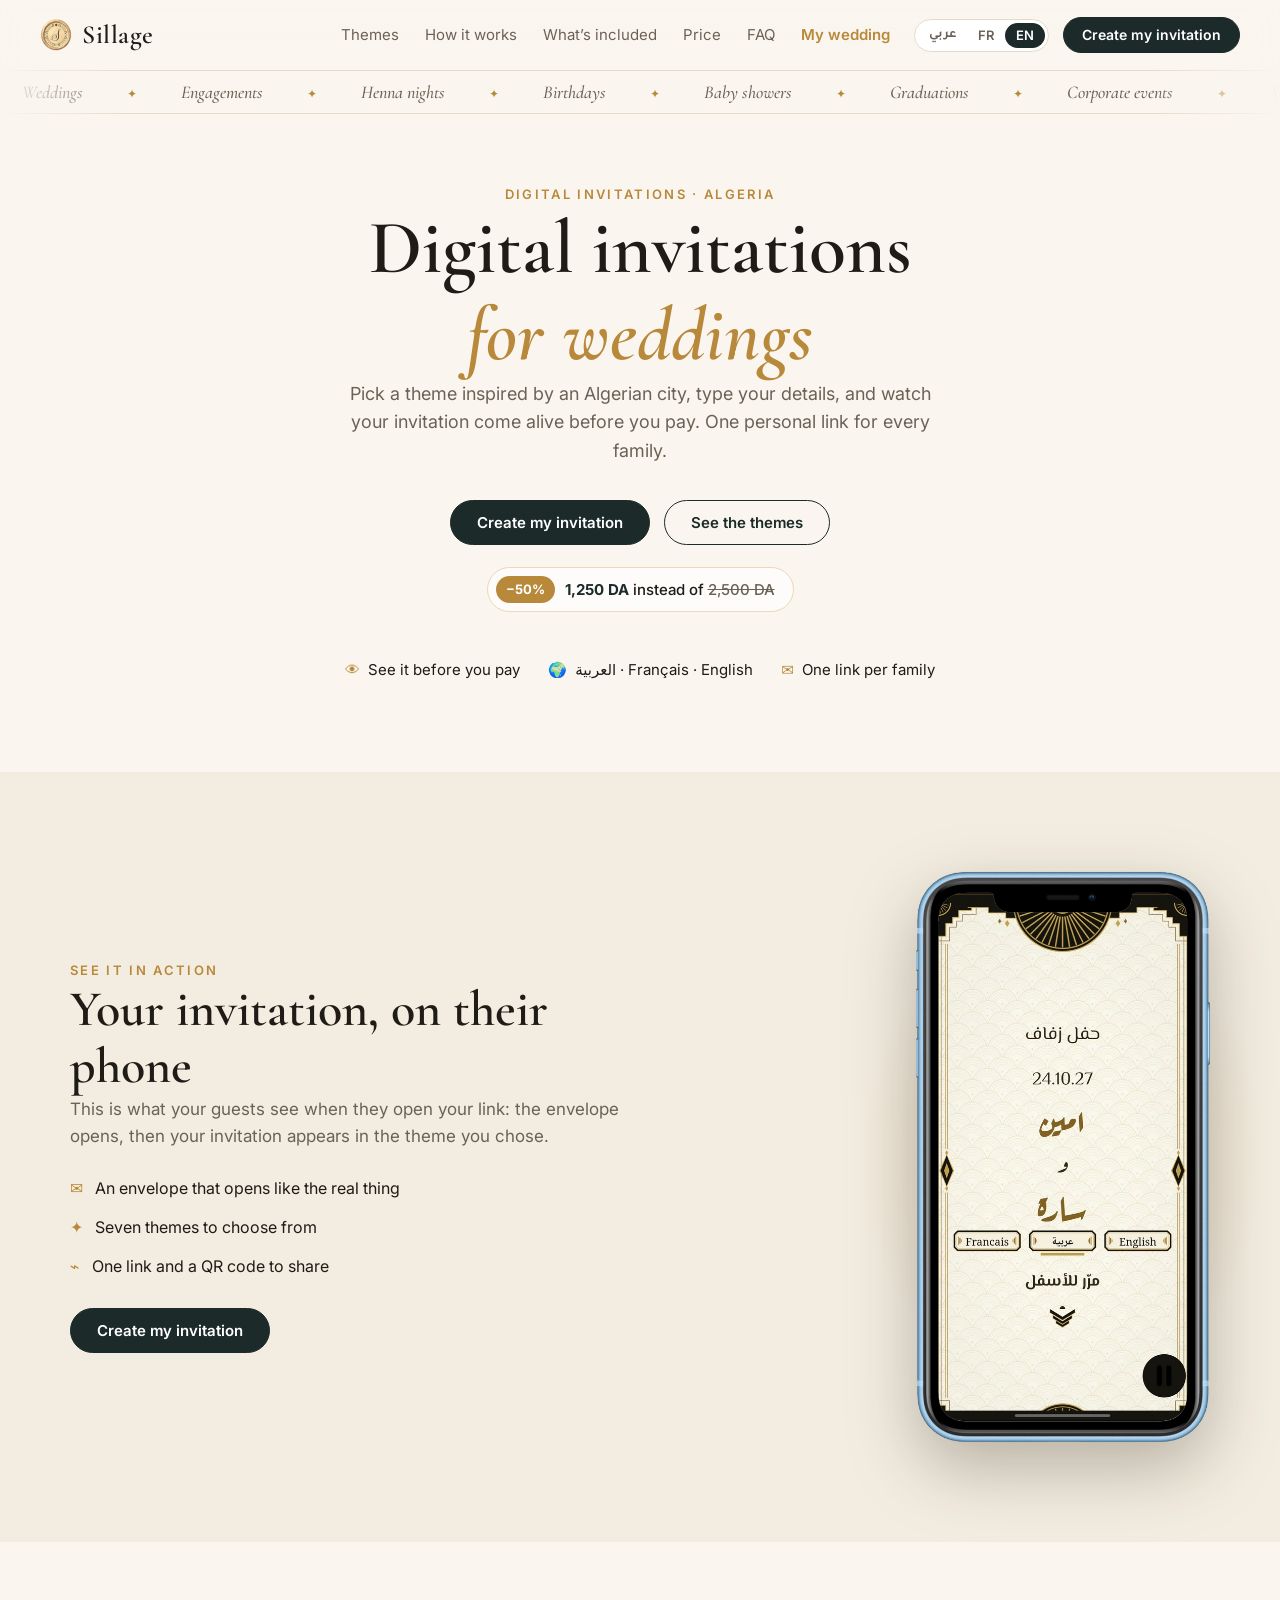
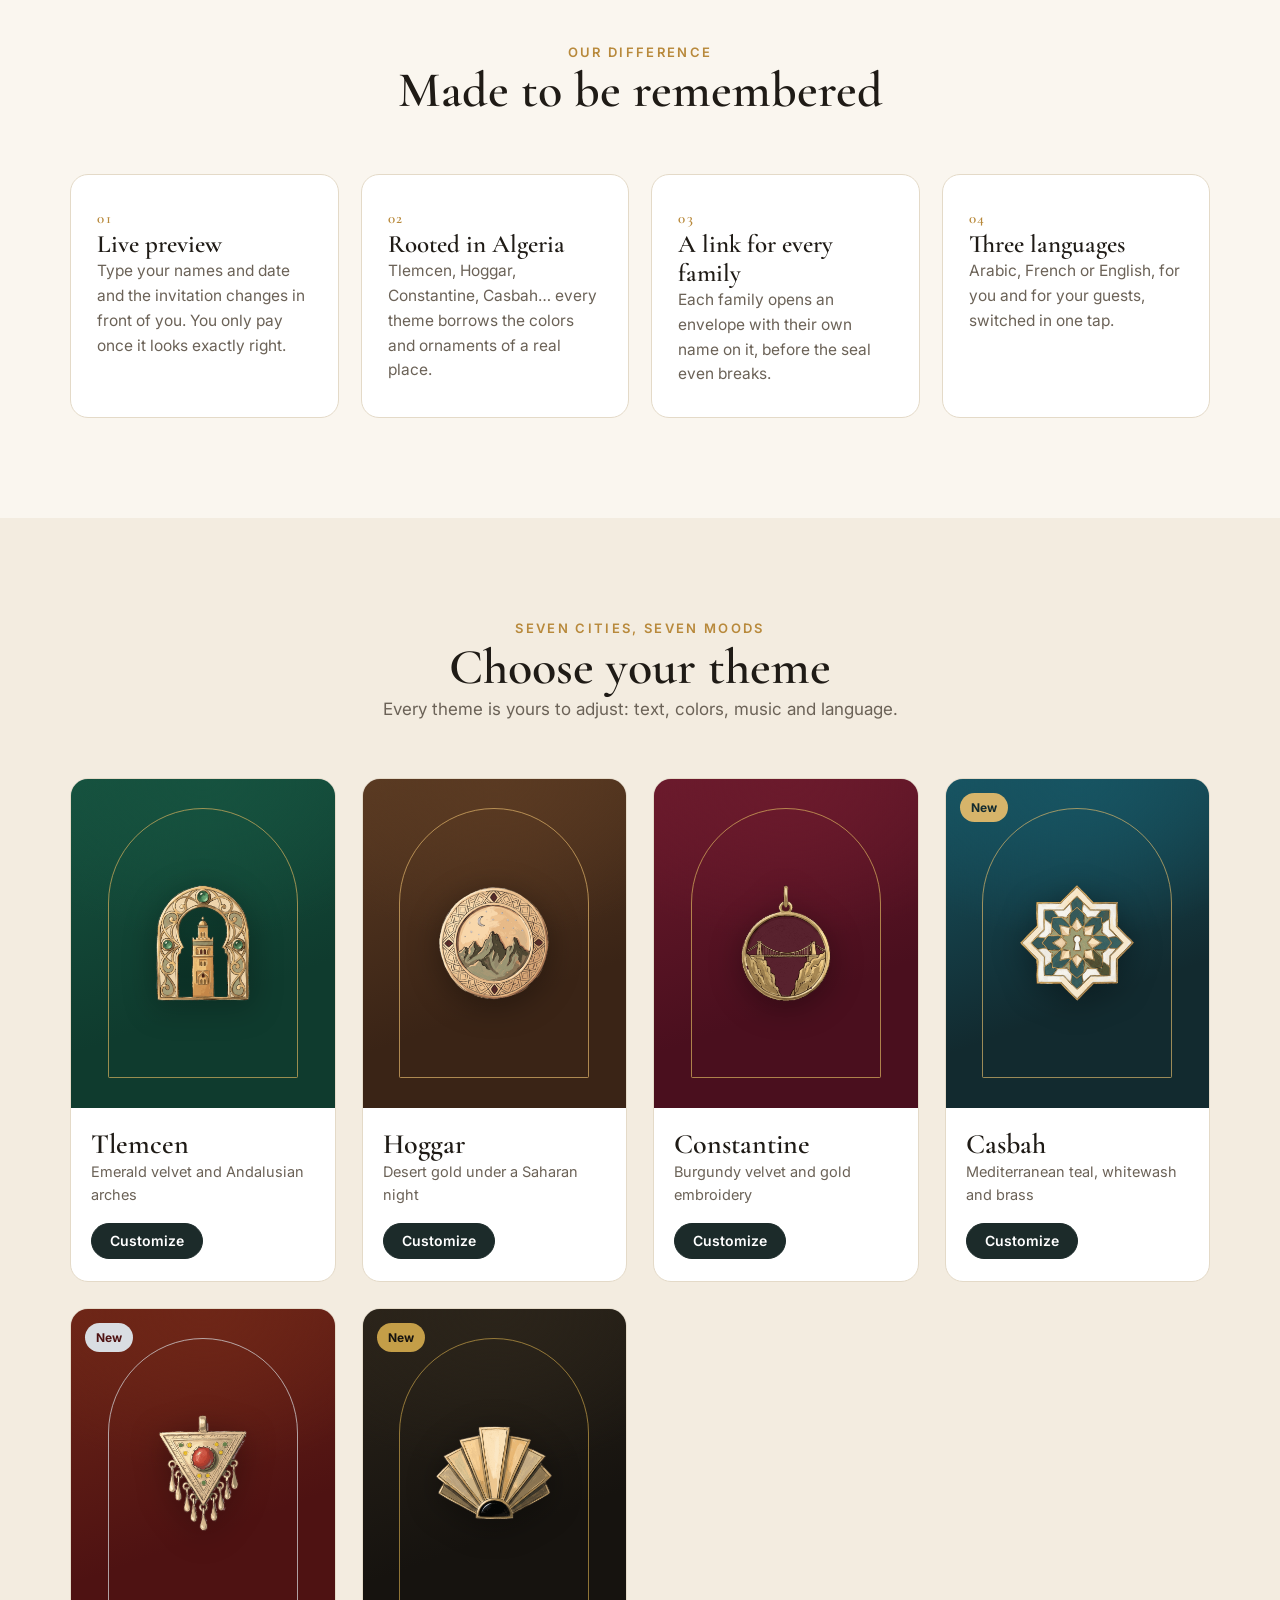
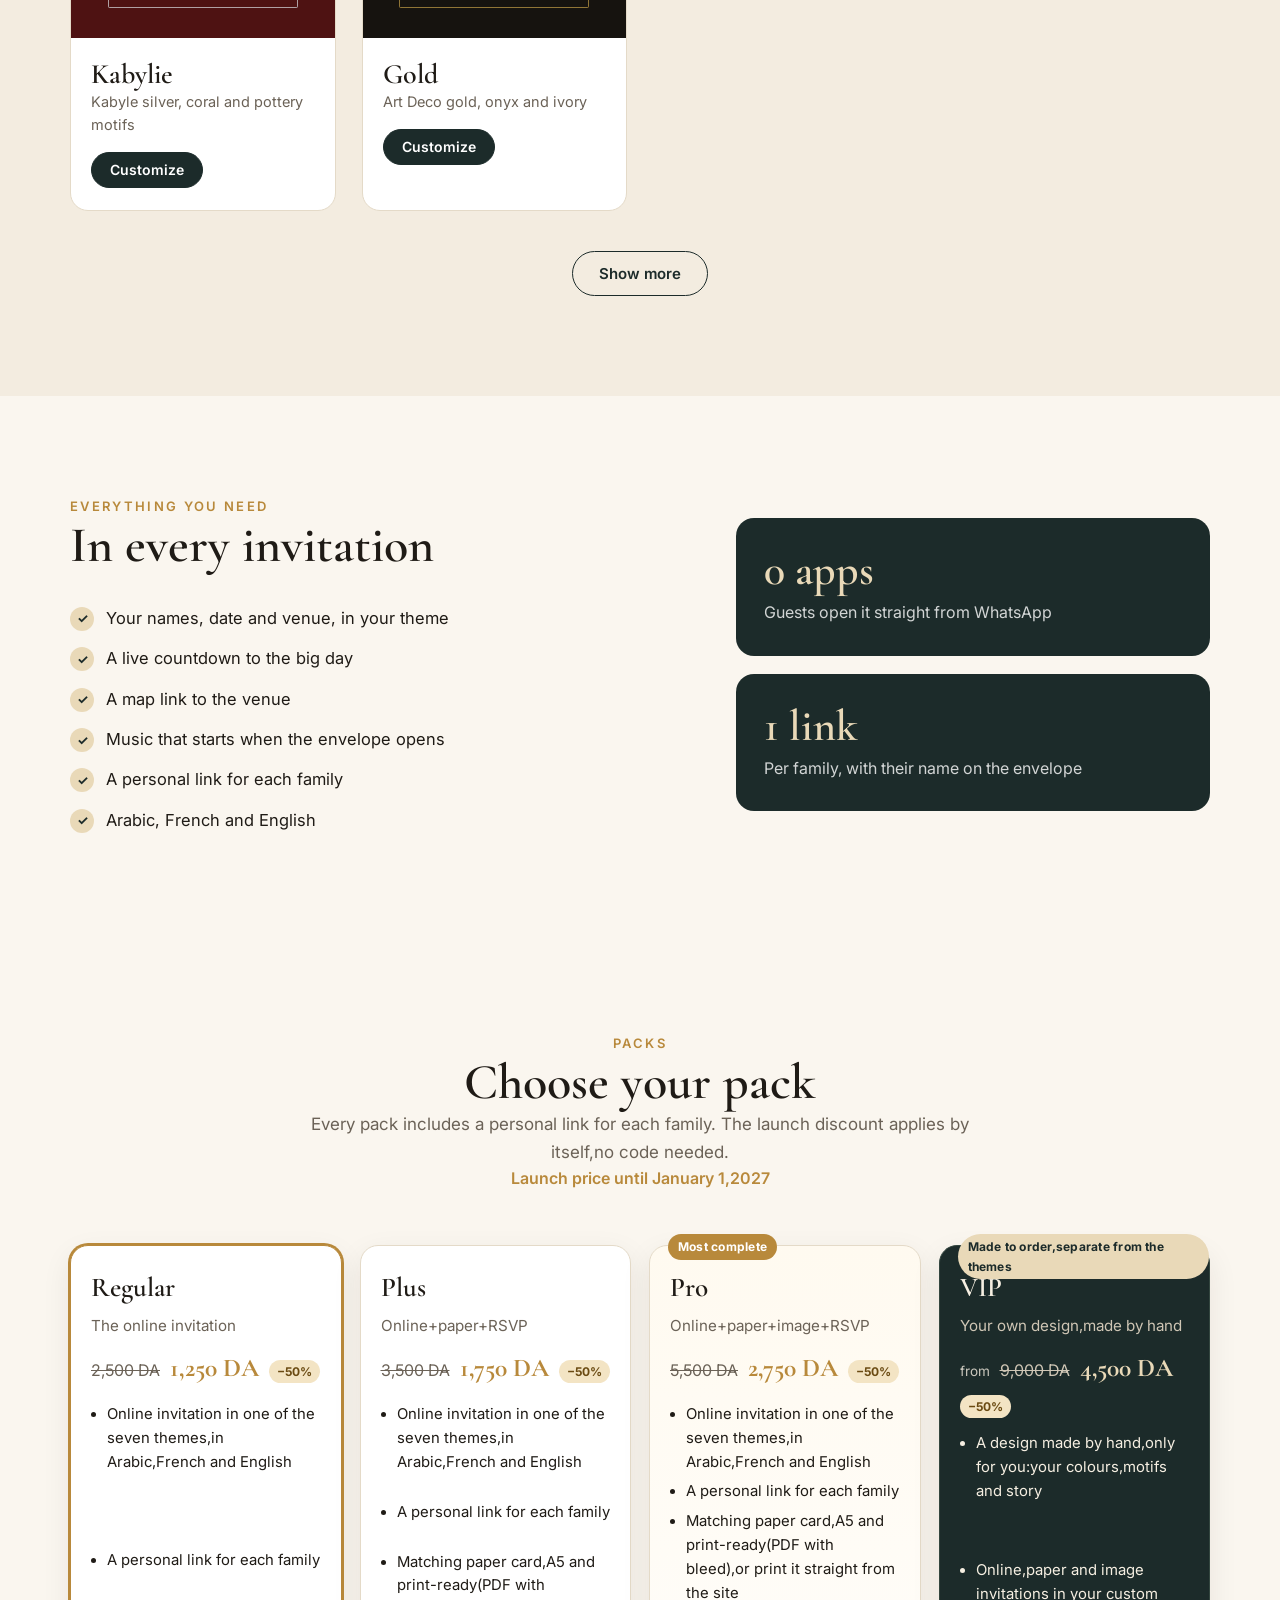
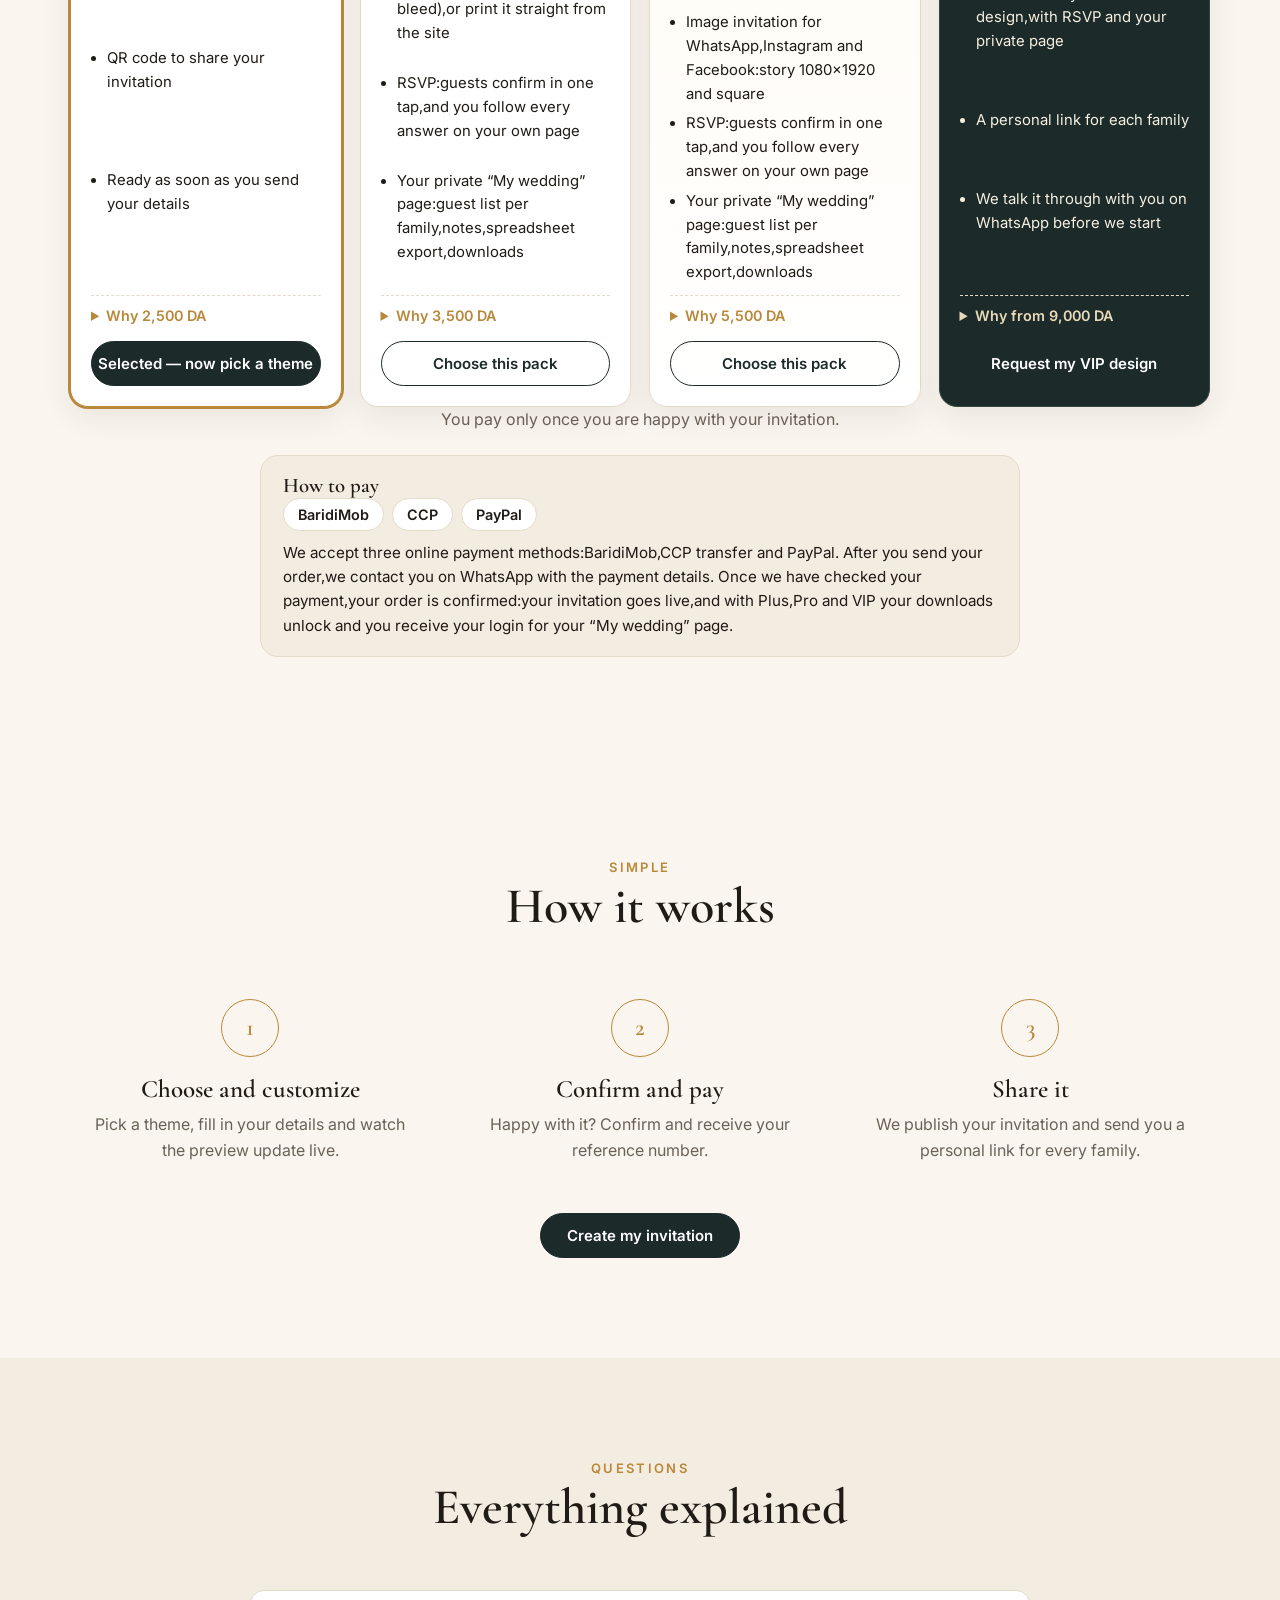
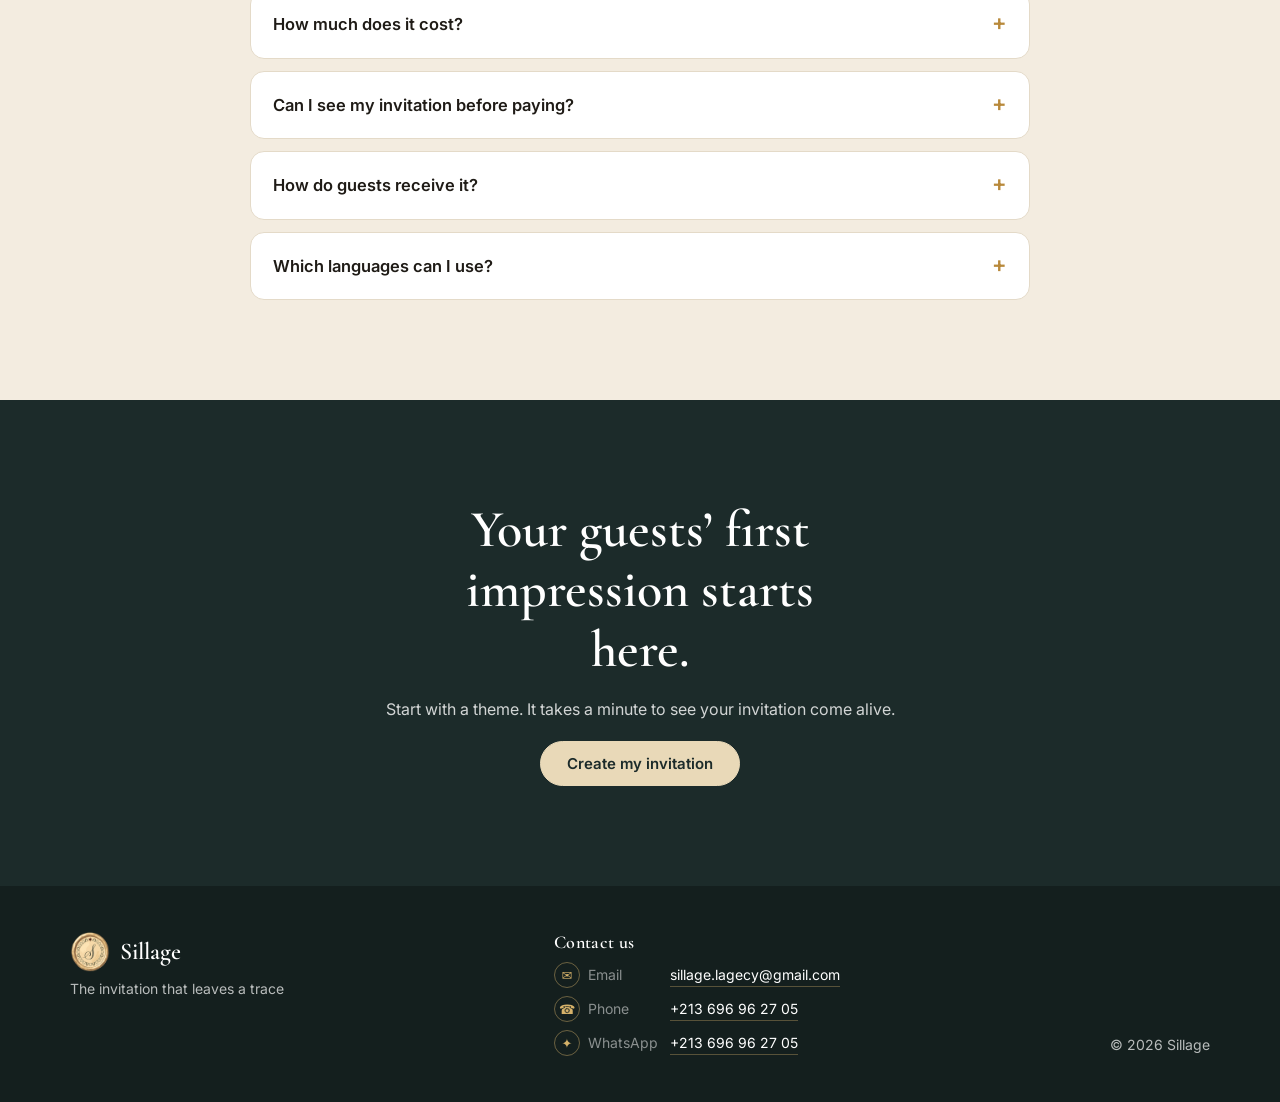
==== commit 46566213: "SWUpdate" ====
--- a/index.html
+++ b/index.html
@@ -1 +1 @@
-<!doctype html> <html lang="fr"> <head> <meta charset="utf-8"> <meta name="viewport" content="width=device-width,initial-scale=1"> <title>Sillage — Invitation de mariage digitale en Algérie | دعوات زفاف إلكترونية</title> <meta name="description" content="Créez votre invitation de mariage digitale en Algérie : 7 thèmes inspirés de Tlemcen, du Hoggar, de Constantine, de la Casbah et de la Kabylie, en arabe, français et anglais. Voyez-la avant de payer, puis partagez un lien et un QR code sur WhatsApp."> <meta name="keywords" content="invitation mariage digitale Algérie, faire-part numérique, faire-part de mariage en ligne, invitation électronique mariage, carte d'invitation mariage, invitation fiançailles, soirée henné, invitation WhatsApp, QR code invitation, دعوة زفاف إلكترونية, دعوة عرس إلكترونية, بطاقة دعوة زفاف, دعوة خطوبة, دعوات رقمية الجزائر, digital wedding invitation Algeria, online wedding invitation, e-invitation, wedding invitation link, Tlemcen, Hoggar, Constantine, Casbah, Kabylie, Gold, Silver, Sillage"> <meta name="author" content="Sillage"> <meta name="robots" content="index, follow, max-image-preview:large"> <link rel="canonical" href="https://sillage-inv.art/"> <meta name="theme-color" content="#1c2b2a"> <link rel="icon" href="favicon.ico" sizes="any"> <link rel="icon" type="image/png" sizes="32x32" href="icons/favicon-32x32.png"> <link rel="icon" type="image/png" sizes="16x16" href="icons/favicon-16x16.png"> <link rel="apple-touch-icon" sizes="180x180" href="icons/apple-touch-icon.png"> <link rel="manifest" href="site.webmanifest"> <meta property="og:type" content="website"> <meta property="og:site_name" content="Sillage"> <meta property="og:url" content="https://sillage-inv.art/"> <meta property="og:title" content="Sillage — Invitations de mariage digitales en Algérie"> <meta property="og:description" content="7 thèmes inspirés de l’Algérie, en arabe, français et anglais. Voyez votre invitation avant de payer, puis partagez un lien et un QR code."> <meta property="og:image" content="https://mirakski.github.io/Sillage/icons/og-image.jpg"> <meta property="og:image:width" content="1200"> <meta property="og:image:height" content="630"> <meta property="og:image:alt" content="Sillage, invitations de mariage numériques en Algérie"> <meta property="og:locale" content="fr_DZ"> <meta property="og:locale:alternate" content="ar_DZ"> <meta property="og:locale:alternate" content="en_US"> <meta name="twitter:card" content="summary_large_image"> <meta name="twitter:title" content="Sillage — Invitations de mariage digitales en Algérie"> <meta name="twitter:description" content="7 thèmes inspirés de l’Algérie, en arabe, français et anglais. Voyez votre invitation avant de payer."> <meta name="twitter:image" content="https://mirakski.github.io/Sillage/icons/og-image.jpg"> <script type="application/ld+json"> { "@context": "https://schema.org", "@graph": [ { "@type": "ProfessionalService", "@id": "https://mirakski.github.io/Sillage/#business", "name": "Sillage", "alternateName": ["Sillage Invitations", "سيلاج"], "description": "Invitations de mariage et d’événements numériques en Algérie, en arabe, français et anglais, avec lien personnel et QR code.", "url": "https://sillage-inv.art/", "logo": "https://mirakski.github.io/Sillage/icons/logo-512.png", "image": "https://mirakski.github.io/Sillage/icons/og-image.jpg", "email": "sillage.legacy@gmail.com", "telephone": "+213696962705", "areaServed": { "@type": "Country", "name": "Algeria" }, "address": { "@type": "PostalAddress", "addressCountry": "DZ" }, "knowsLanguage": ["ar", "fr", "en"], "makesOffer": { "@type": "Offer", "name": "Invitation numérique Sillage", "price": "2000", "priceCurrency": "DZD", "priceValidUntil": "2027-01-01", "description": "Offre de lancement −50 % : 2000 DA au lieu de 4000 DA, jusqu’au 1er janvier 2027." }, "contactPoint": [ { "@type": "ContactPoint", "contactType": "customer service", "email": "sillage.legacy@gmail.com", "telephone": "+213696962705", "url": "https://wa.me/213696962705", "availableLanguage": ["Arabic", "French", "English"], "areaServed": "DZ" } ] }, { "@type": "WebSite", "@id": "https://mirakski.github.io/Sillage/#website", "url": "https://sillage-inv.art/", "name": "Sillage", "inLanguage": ["fr", "ar", "en"], "publisher": { "@id": "https://mirakski.github.io/Sillage/#business" } } ] } </script> <link rel="preconnect" href="https://fonts.googleapis.com"> <link rel="preconnect" href="https://fonts.gstatic.com" crossorigin> <link href="https://fonts.googleapis.com/css2?family=Amiri:wght@400;700&family=Cormorant+Garamond:ital,wght@0,500;0,600;1,500;1,600&family=Inter:wght@400;500;600&family=Tajawal:wght@400;500;700&display=swap" rel="stylesheet"> <link rel="stylesheet" href="css/sillage-site.css"> <link rel="stylesheet" href="css/sillage-editor.css"> </head> <body> <div id="app"> <div class="sl-seo"> <img src="icons/logo-512.png" alt="Sillage" width="120" height="120"> <h1>Sillage — invitations de mariage digitales en Algérie</h1> <p> Choisissez un thème inspiré d’une ville d’Algérie (Tlemcen, Hoggar, Constantine, Casbah, Kabylie, Gold ou Silver), saisissez les détails de votre mariage, de vos fiançailles ou de votre soirée henné, et voyez votre faire-part numérique prendre vie avant de payer. Vos invités le reçoivent par un lien ou un QR code sur WhatsApp, en arabe, en français ou en anglais. </p> <p lang="ar" dir="rtl"> سيلاج: دعوات زفاف إلكترونية في الجزائر، بتصاميم مستوحاة من تلمسان والهقار وقسنطينة والقصبة والقبائل، بالعربية والفرنسية والإنجليزية، مع رابط ورمز QR لكل عائلة. </p> <p lang="en"> Sillage: digital wedding invitations from Algeria, in Arabic, French and English, shared by link or QR code. </p> <p class="sl-seo__price"> Prix : <s>4 000 DA</s> 2 000 DA par invitation, offre de lancement −50 % jusqu’au 1er janvier 2027. <span lang="ar" dir="rtl">السعر: 2000 دج بدل 4000 دج للدعوة، بخصم 50% حتى 1 جانفي 2027.</span> </p> <p class="sl-seo__contact"> <a href="mailto:sillage.legacy@gmail.com">sillage.legacy@gmail.com</a> · <a href="tel:+213696962705" dir="ltr">+213 696 96 27 05</a> · <a href="https://wa.me/213696962705">WhatsApp</a> </p> </div> </div> <script src="js/site-config.js"></script> <script src="js/sillage-editor.js"></script> <script src="js/sillage-site.js"></script> <script>Sillage.build(document.getElementById("app"),SILLAGE_CONFIG,{onLanguageChange(e){},onViewChange(e,n){}})</script> </body> </html> +<!doctype html> <html lang="fr"> <head> <meta charset="utf-8"> <meta name="viewport" content="width=device-width,initial-scale=1"> <title>Sillage — Invitation de mariage digitale en Algérie | دعوات زفاف إلكترونية</title> <meta name="description" content="Créez votre invitation de mariage digitale en Algérie : 7 thèmes inspirés de Tlemcen, du Hoggar, de Constantine, de la Casbah et de la Kabylie, en arabe, français et anglais. Voyez-la avant de payer, puis partagez un lien et un QR code sur WhatsApp."> <meta name="keywords" content="invitation mariage digitale Algérie, faire-part numérique, faire-part de mariage en ligne, invitation électronique mariage, carte d'invitation mariage, invitation fiançailles, soirée henné, invitation WhatsApp, QR code invitation, دعوة زفاف إلكترونية, دعوة عرس إلكترونية, بطاقة دعوة زفاف, دعوة خطوبة, دعوات رقمية الجزائر, digital wedding invitation Algeria, online wedding invitation, e-invitation, wedding invitation link, Tlemcen, Hoggar, Constantine, Casbah, Kabylie, Gold, Silver, Sillage"> <meta name="author" content="Sillage"> <meta name="robots" content="index, follow, max-image-preview:large"> <link rel="canonical" href="https://sillage-inv.art/"> <meta name="theme-color" content="#1c2b2a"> <link rel="icon" href="favicon.ico" sizes="any"> <link rel="icon" type="image/png" sizes="32x32" href="icons/favicon-32x32.png"> <link rel="icon" type="image/png" sizes="16x16" href="icons/favicon-16x16.png"> <link rel="apple-touch-icon" sizes="180x180" href="icons/apple-touch-icon.png"> <link rel="manifest" href="site.webmanifest"> <meta property="og:type" content="website"> <meta property="og:site_name" content="Sillage"> <meta property="og:url" content="https://sillage-inv.art/"> <meta property="og:title" content="Sillage — Invitations de mariage digitales en Algérie"> <meta property="og:description" content="7 thèmes inspirés de l’Algérie, en arabe, français et anglais. Voyez votre invitation avant de payer, puis partagez un lien et un QR code."> <meta property="og:image" content="https://mirakski.github.io/Sillage/icons/og-image.jpg"> <meta property="og:image:width" content="1200"> <meta property="og:image:height" content="630"> <meta property="og:image:alt" content="Sillage, invitations de mariage numériques en Algérie"> <meta property="og:locale" content="fr_DZ"> <meta property="og:locale:alternate" content="ar_DZ"> <meta property="og:locale:alternate" content="en_US"> <meta name="twitter:card" content="summary_large_image"> <meta name="twitter:title" content="Sillage — Invitations de mariage digitales en Algérie"> <meta name="twitter:description" content="7 thèmes inspirés de l’Algérie, en arabe, français et anglais. Voyez votre invitation avant de payer."> <meta name="twitter:image" content="https://mirakski.github.io/Sillage/icons/og-image.jpg"> <script type="application/ld+json"> { "@context": "https://schema.org", "@graph": [ { "@type": "ProfessionalService", "@id": "https://mirakski.github.io/Sillage/#business", "name": "Sillage", "alternateName": ["Sillage Invitations", "سيلاج"], "description": "Invitations de mariage et d’événements numériques en Algérie, en arabe, français et anglais, avec lien personnel et QR code.", "url": "https://sillage-inv.art/", "logo": "https://mirakski.github.io/Sillage/icons/logo-512.png", "image": "https://mirakski.github.io/Sillage/icons/og-image.jpg", "email": "sillage.legacy@gmail.com", "telephone": "+213696962705", "areaServed": { "@type": "Country", "name": "Algeria" }, "address": { "@type": "PostalAddress", "addressCountry": "DZ" }, "knowsLanguage": ["ar", "fr", "en"], "makesOffer": { "@type": "Offer", "name": "Invitation numérique Sillage — pack Regular", "price": "1250", "priceCurrency": "DZD", "priceValidUntil": "2027-01-01", "description": "Pack Regular : 1250 DA au lieu de 2500 DA (offre de lancement −50 % jusqu’au 1er janvier 2027). Packs Plus 3500 DA, Pro 5500 DA, VIP à partir de 9000 DA, avant remise." }, "contactPoint": [ { "@type": "ContactPoint", "contactType": "customer service", "email": "sillage.legacy@gmail.com", "telephone": "+213696962705", "url": "https://wa.me/213696962705", "availableLanguage": ["Arabic", "French", "English"], "areaServed": "DZ" } ] }, { "@type": "WebSite", "@id": "https://mirakski.github.io/Sillage/#website", "url": "https://sillage-inv.art/", "name": "Sillage", "inLanguage": ["fr", "ar", "en"], "publisher": { "@id": "https://mirakski.github.io/Sillage/#business" } } ] } </script> <link rel="preconnect" href="https://fonts.googleapis.com"> <link rel="preconnect" href="https://fonts.gstatic.com" crossorigin> <link href="https://fonts.googleapis.com/css2?family=Amiri:wght@400;700&family=Cormorant+Garamond:ital,wght@0,500;0,600;1,500;1,600&family=Inter:wght@400;500;600&family=Tajawal:wght@400;500;700&display=swap" rel="stylesheet"> <link rel="stylesheet" href="css/sillage-site.css"> <link rel="stylesheet" href="css/sillage-editor.css"><link rel="stylesheet" href="css/sillage-packs.css"> </head> <body> <div id="app"> <div class="sl-seo"> <img src="icons/logo-512.png" alt="Sillage" width="120" height="120"> <h1>Sillage — invitations de mariage digitales en Algérie</h1> <p> Choisissez un thème inspiré d’une ville d’Algérie (Tlemcen, Hoggar, Constantine, Casbah, Kabylie, Gold ou Silver), saisissez les détails de votre mariage, de vos fiançailles ou de votre soirée henné, et voyez votre faire-part numérique prendre vie avant de payer. Vos invités le reçoivent par un lien ou un QR code sur WhatsApp, en arabe, en français ou en anglais. </p> <p lang="ar" dir="rtl"> سيلاج: دعوات زفاف إلكترونية في الجزائر، بتصاميم مستوحاة من تلمسان والهقار وقسنطينة والقصبة والقبائل، بالعربية والفرنسية والإنجليزية، مع رابط ورمز QR لكل عائلة. </p> <p lang="en"> Sillage: digital wedding invitations from Algeria, in Arabic, French and English, shared by link or QR code. </p> <p class="sl-seo__price"> Packs : Regular <s>2 500 DA</s> 1 250 DA, Plus <s>3 500 DA</s> 1 750 DA, Pro <s>5 500 DA</s> 2 750 DA, VIP sur mesure à partir de <s>9 000 DA</s> 4 500 DA. Offre de lancement −50 % jusqu’au 1er janvier 2027. Paiement : BaridiMob, CCP ou PayPal. <span lang="ar" dir="rtl">الباقات: العادية 1250 دج بدل 2500 دج، بلس 1750 دج بدل 3500 دج، برو 2750 دج بدل 5500 دج، VIP ابتداءً من 4500 دج بدل 9000 دج، بخصم 50% حتى 1 جانفي 2027.</span> </p> <p class="sl-seo__contact"> <a href="mailto:sillage.legacy@gmail.com">sillage.legacy@gmail.com</a> · <a href="tel:+213696962705" dir="ltr">+213 696 96 27 05</a> · <a href="https://wa.me/213696962705">WhatsApp</a> </p> </div> </div> <script src="js/site-config.js"></script><script src="js/sillage-packs-data.js"></script><script src="js/sillage-card.js"></script><script src="js/sillage-packs.js"></script> <script src="js/sillage-editor.js"></script> <script src="js/sillage-site.js"></script> <script>Sillage.build(document.getElementById("app"),SILLAGE_CONFIG,{onLanguageChange(e){},onViewChange(e,n){}})</script><script async src="https://www.googletagmanager.com/gtm.js?id=GTM-WWG2G85M"></script><script>window.dataLayer=window.dataLayer||[];function gtag(){dataLayer.push(arguments);}gtag('js',new Date());</script> </body> </html> 
--- a/css/sillage-packs.css
+++ b/css/sillage-packs.css
@@ -0,0 +1 @@
+.sp-pricing .sl-container{max-width:1180px}.sp-head{text-align:center}.sp-until{margin:.25rem 0 0;color:var(--sl-gold,#b8893b);font-weight:600}.sp-grid{display:grid;grid-template-columns:repeat(4,minmax(0,1fr));gap:18px;margin-top:28px;align-items:stretch}@media (max-width:1080px){.sp-grid{grid-template-columns:repeat(2,minmax(0,1fr))}}@media (max-width:620px){.sp-grid{grid-template-columns:1fr}}.sp-card{position:relative;display:flex;flex-direction:column;gap:10px;padding:26px 20px 20px;background:#fff;border:1px solid var(--sl-line,#e4dac8);border-radius:var(--sl-radius,18px);box-shadow:var(--sl-shadow,0 10px 30px rgba(40,28,10,.08))}.sp-card.is-selected{border-color:var(--sl-gold,#b8893b);box-shadow:0 0 0 2px var(--sl-gold,#b8893b),var(--sl-shadow,0 10px 30px rgba(40,28,10,.08))}.sp-card--featured{background:linear-gradient(180deg,#fffaf0,#fff)}.sp-card--vip{background:var(--sl-deep,#1c2b2a);color:#f6efe2;border-color:#33463f}.sp-card--vip .sp-card__tag,.sp-card--vip .sp-card__why p,.sp-card--vip .sp-card__old{color:#cfc6b5}.sp-card__ribbon{position:absolute;top:-12px;inset-inline-start:18px;background:var(--sl-gold,#b8893b);color:#fff;font-size:.75rem;font-weight:700;padding:3px 10px;border-radius:999px;letter-spacing:.02em}.sp-card__ribbon--vip{background:#e9d9b8;color:#1c2b2a}.sp-card__name{font-family:var(--sl-font-head);font-size:1.7rem;margin:0;line-height:1.1}.sp-card__tag{margin:0;color:var(--sl-muted,#6b6257);font-size:.95rem}.sp-card__price{display:flex;flex-wrap:wrap;align-items:baseline;gap:6px 10px}.sp-card__from{font-size:.85rem;color:inherit;opacity:.8}.sp-card__old{color:var(--sl-muted,#6b6257)}.sp-card__now{font-size:1.6rem;font-family:var(--sl-font-head);color:var(--sl-gold,#b8893b)}.sp-card--vip .sp-card__now{color:#e9d9b8}.sp-card__badge{font-size:.75rem;font-weight:700;background:#f3e4c4;color:#6a4a12;padding:2px 8px;border-radius:999px}.sp-card__list{margin:4px 0 0;padding-inline-start:1.1em;display:grid;gap:6px;font-size:.93rem;flex:1}.sp-card__why{font-size:.9rem;border-top:1px dashed var(--sl-line,#e4dac8);padding-top:8px}.sp-card__why summary{cursor:pointer;font-weight:600;color:var(--sl-gold,#b8893b)}.sp-card--vip .sp-card__why summary{color:#e9d9b8}.sp-card__why p{margin:6px 0 0;color:var(--sl-muted,#6b6257)}.sp-card__btn{width:100%;justify-content:center;text-align:center;margin-top:4px;text-decoration:none}.sp-note{text-align:center;color:var(--sl-muted,#6b6257);margin:18px 0 0}.sp-pay{margin:22px auto 0;max-width:760px;padding:18px 22px;border-radius:var(--sl-radius,18px);background:var(--sl-bg-tint,#f3ece0);border:1px solid var(--sl-line,#e4dac8)}.sp-pay__title{margin:0 0 8px;font-family:var(--sl-font-head);font-size:1.3rem}.sp-pay__methods{display:flex;flex-wrap:wrap;gap:8px;list-style:none;padding:0;margin:0 0 10px}.sp-pay__methods li{background:#fff;border:1px solid var(--sl-line,#e4dac8);border-radius:999px;padding:4px 14px;font-weight:600;font-size:.9rem;direction:ltr}.sp-pay__text{margin:0 0 6px;font-size:.95rem;line-height:1.6}.sp-pay--dialog{margin:12px 0;padding:12px 14px;max-width:none}.sp-pay--dialog .sp-pay__title{font-size:1.05rem}.sp-pay--dialog .sp-pay__text{font-size:.85rem}.sp-dlg-pack{margin:0 0 6px;font-weight:600;font-size:.9rem}.sl-nav__link.sp-mywedding{font-weight:600;color:var(--sl-gold,#b8893b)}.sp-bar .sp-chips{display:flex;flex-wrap:wrap;gap:8px}.sp-chip{display:inline-flex;flex-direction:column;align-items:flex-start;gap:2px;padding:8px 14px;border-radius:12px;cursor:pointer;border:1px solid var(--sl-line,#e4dac8);background:#fff;color:inherit;font:inherit;font-size:.9rem;text-decoration:none}.sp-chip span{font-size:.8rem;opacity:.75}.sp-chip.is-active{border-color:var(--sl-gold,#b8893b);box-shadow:0 0 0 2px var(--sl-gold,#b8893b)}.sp-chip--vip{justify-content:center;background:var(--sl-deep,#1c2b2a);color:#f6efe2;border-color:transparent}.sp-bar__list{margin:10px 0 0;padding-inline-start:1.1em;font-size:.85rem;color:var(--sl-muted,#6b6257);display:grid;gap:3px}.sp-formats{position:sticky;top:0;z-index:30;display:flex;gap:6px;flex-wrap:wrap;justify-content:center;padding:8px;background:rgba(250,246,239,.94);backdrop-filter:blur(4px);border-bottom:1px solid var(--sl-line,#e4dac8)}.sp-fmt{border:1px solid var(--sl-line,#e4dac8);background:#fff;border-radius:999px;padding:5px 12px;font:inherit;font-size:.82rem;cursor:pointer;color:#1f1b16}.sp-fmt.is-active{background:var(--sl-deep,#1c2b2a);color:#fff;border-color:transparent}.sp-fmt:disabled{opacity:.45;cursor:not-allowed;text-decoration:line-through}.sp-overlay{position:sticky;top:50px;z-index:25;margin:0 auto;padding:16px;display:flex;flex-direction:column;align-items:center;gap:10px;background:#ece6dc;min-height:calc(100% - 50px)}.sp-overlay[hidden]{display:none}.sp-overlay__stage{display:flex;justify-content:center;width:100%}.sp-overlay__canvas{max-width:100%;height:auto;max-height:72vh;box-shadow:0 8px 26px rgba(0,0,0,.25);background:#fff}.sp-overlay__note{max-width:420px;text-align:center;font-size:.82rem;color:#4d463d;margin:0}.viewer-placeholder:has(.sp-overlay:not([hidden])) .karivebody{display:none}.sl-rsvp{text-align:center;padding:26px 18px;margin:10px auto;max-width:464px}.sl-rsvp__title{font-size:1.6em;margin:0 0 6px}.sl-rsvp__family{margin:0 0 12px;opacity:.85}.sl-rsvp__choices{display:flex;flex-wrap:wrap;gap:10px;justify-content:center;margin:10px 0}.sl-rsvp__btn{font:inherit;font-size:1rem;padding:10px 18px;border-radius:999px;border:1px solid currentColor;background:transparent;color:inherit;cursor:pointer}.sl-rsvp__btn.is-on{background:currentColor}.sl-rsvp__btn.is-on span{color:#fff;mix-blend-mode:normal}.sl-rsvp__btn[aria-pressed="true"]{outline:3px solid currentColor;outline-offset:2px;font-weight:700}.sl-rsvp__btn:disabled{cursor:default;opacity:.8}.sl-rsvp__row{display:flex;flex-direction:column;gap:4px;margin:10px auto;max-width:380px;text-align:start}.sl-rsvp__row label{font-size:.9rem;opacity:.85}.sl-rsvp__row input,.sl-rsvp__row textarea{font:inherit;font-size:1rem;padding:8px 10px;border-radius:10px;border:1px solid rgba(0,0,0,.25);background:rgba(255,255,255,.92);color:#222}.sl-rsvp__send{font:inherit;font-size:1rem;padding:10px 22px;border-radius:999px;border:0;background:#1f1b16;color:#fff;cursor:pointer;margin-top:8px}.sl-rsvp__send:disabled{opacity:.6;cursor:wait}.sl-rsvp__msg{margin:10px 0 0;font-size:.95rem}.sl-rsvp__msg.is-error{color:#b3261e}
